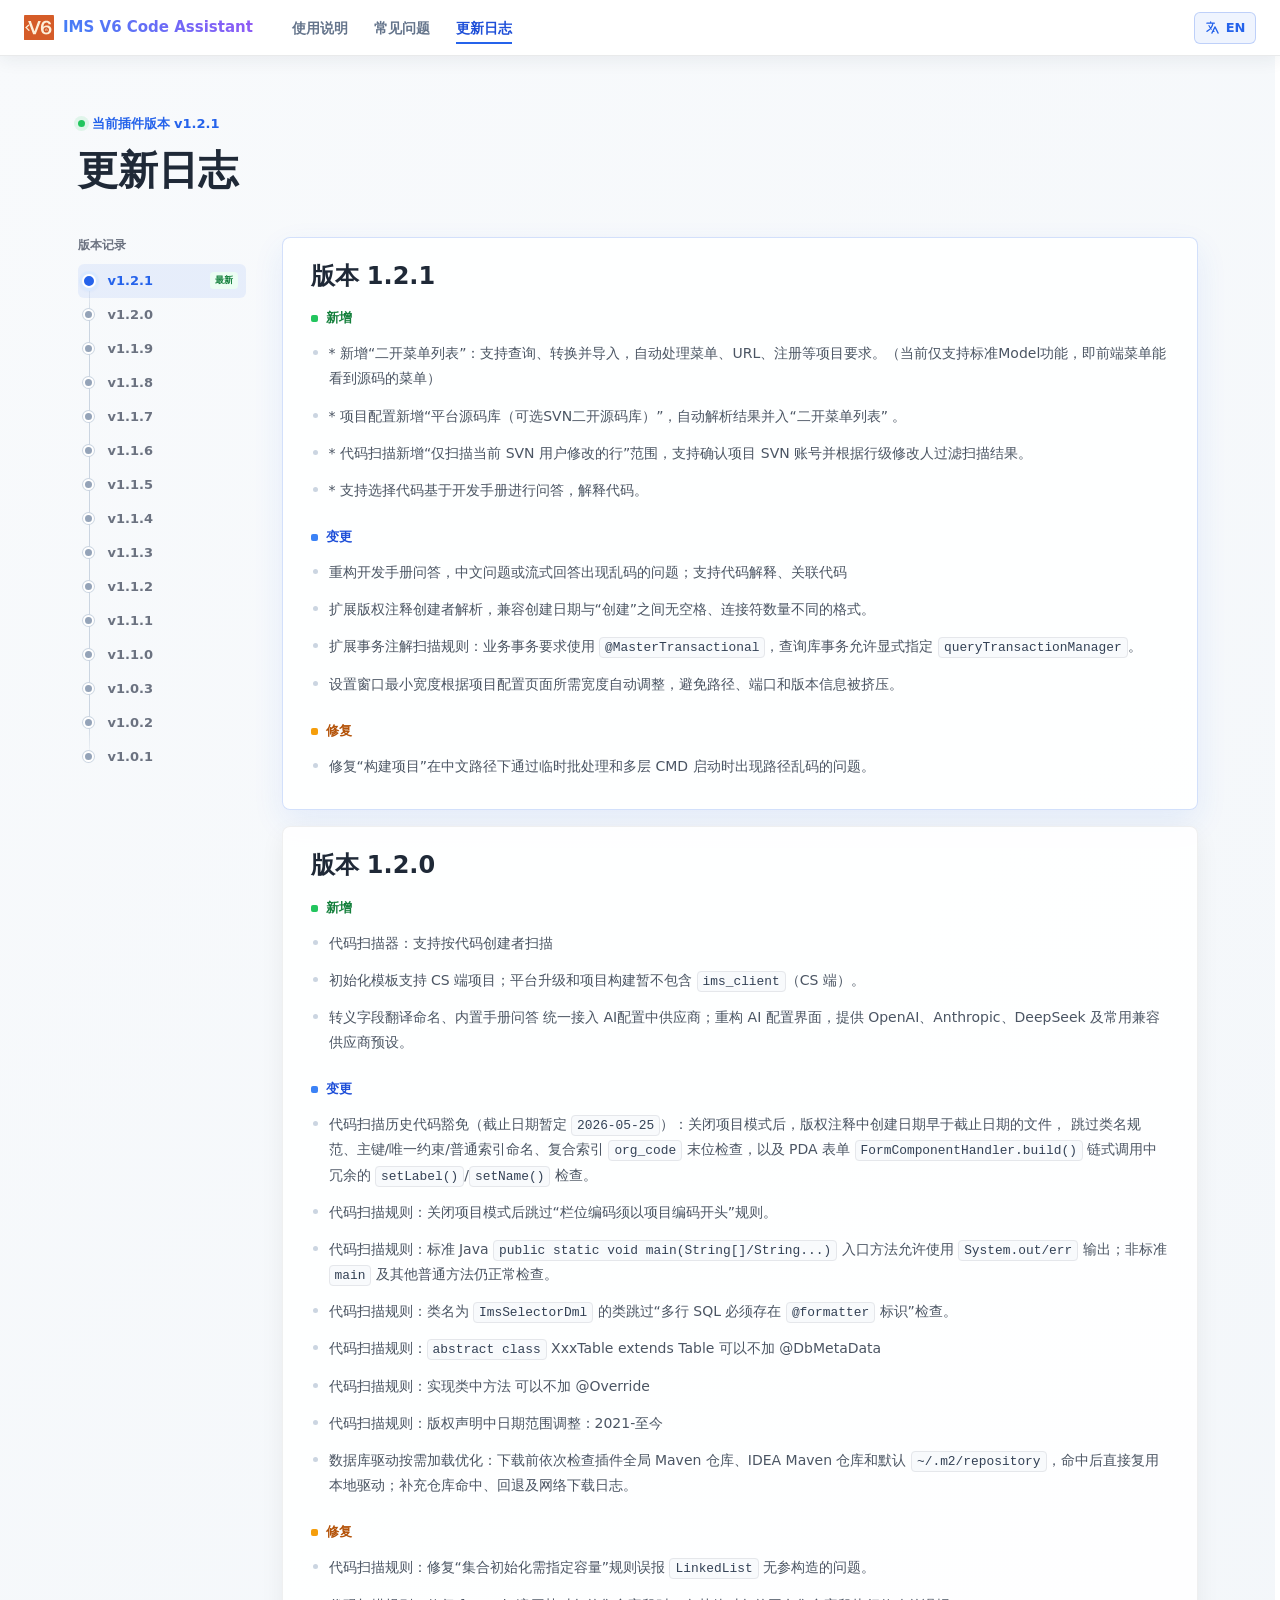
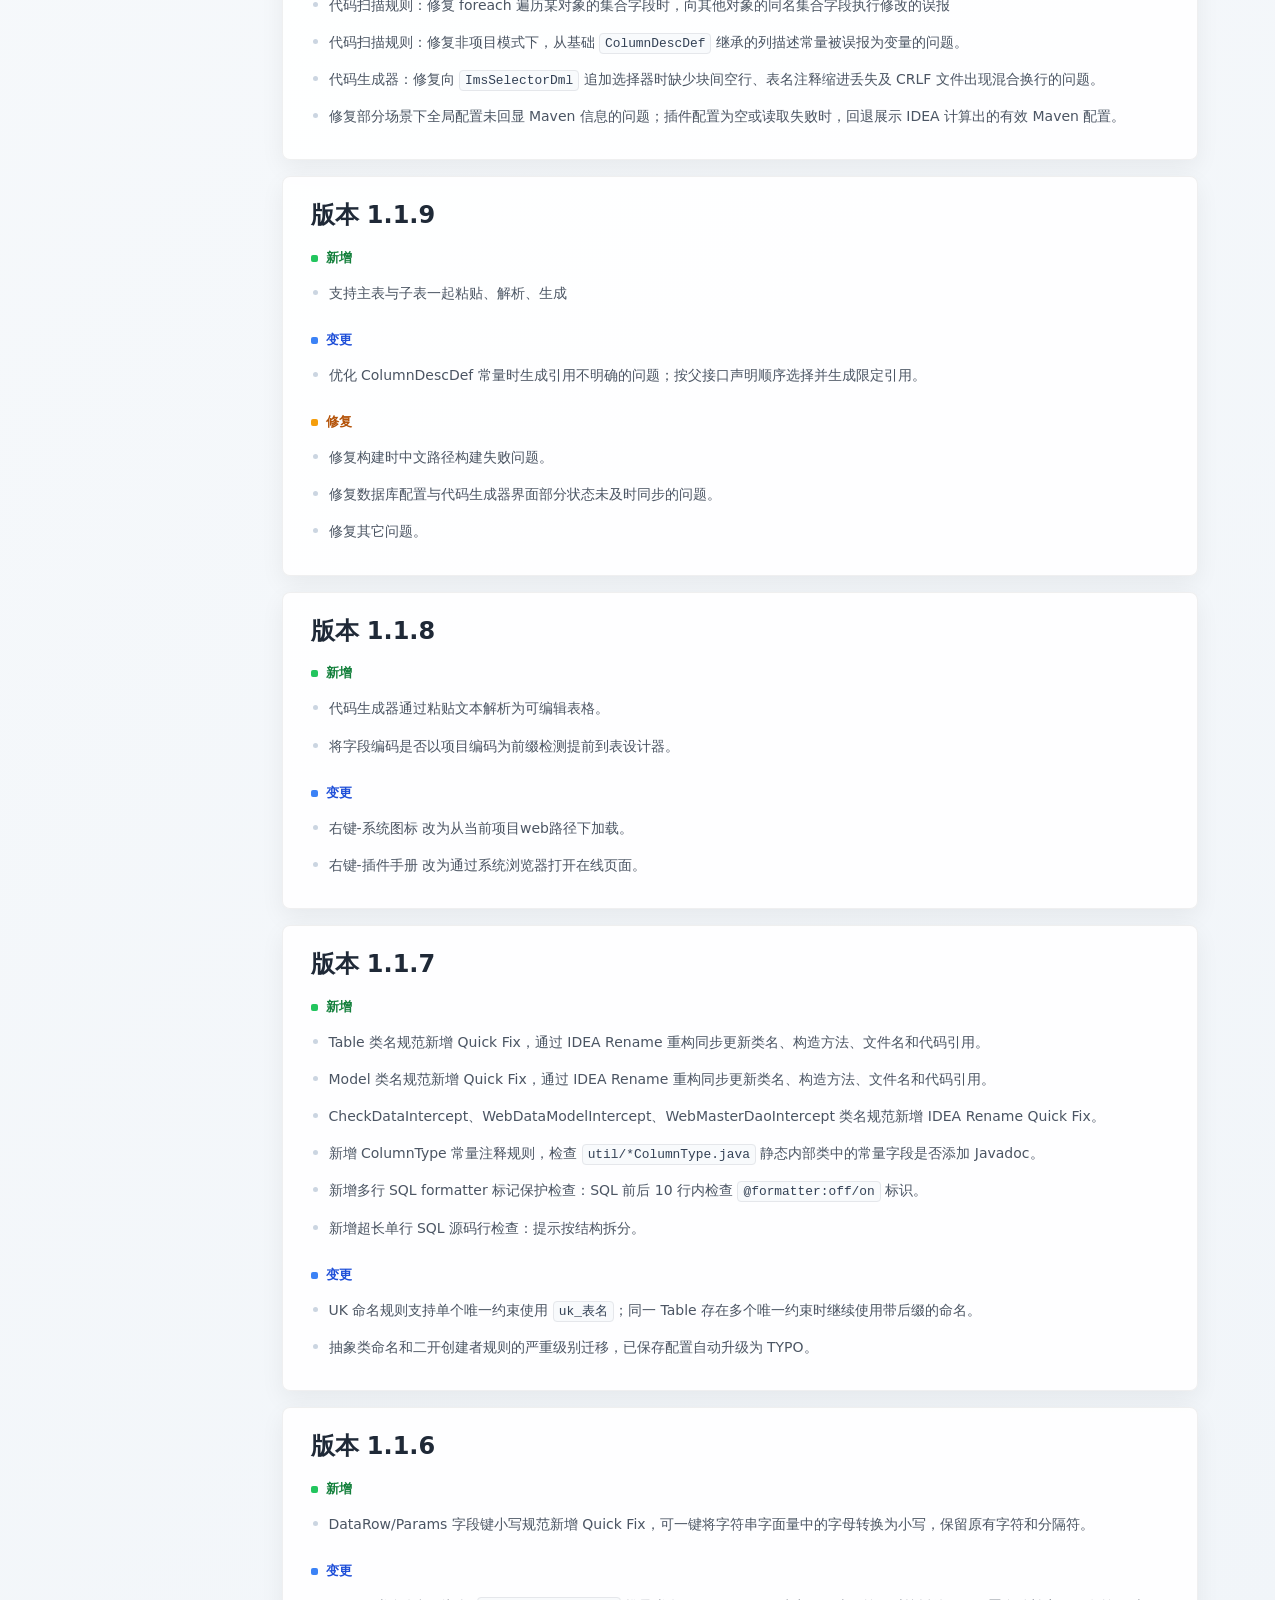
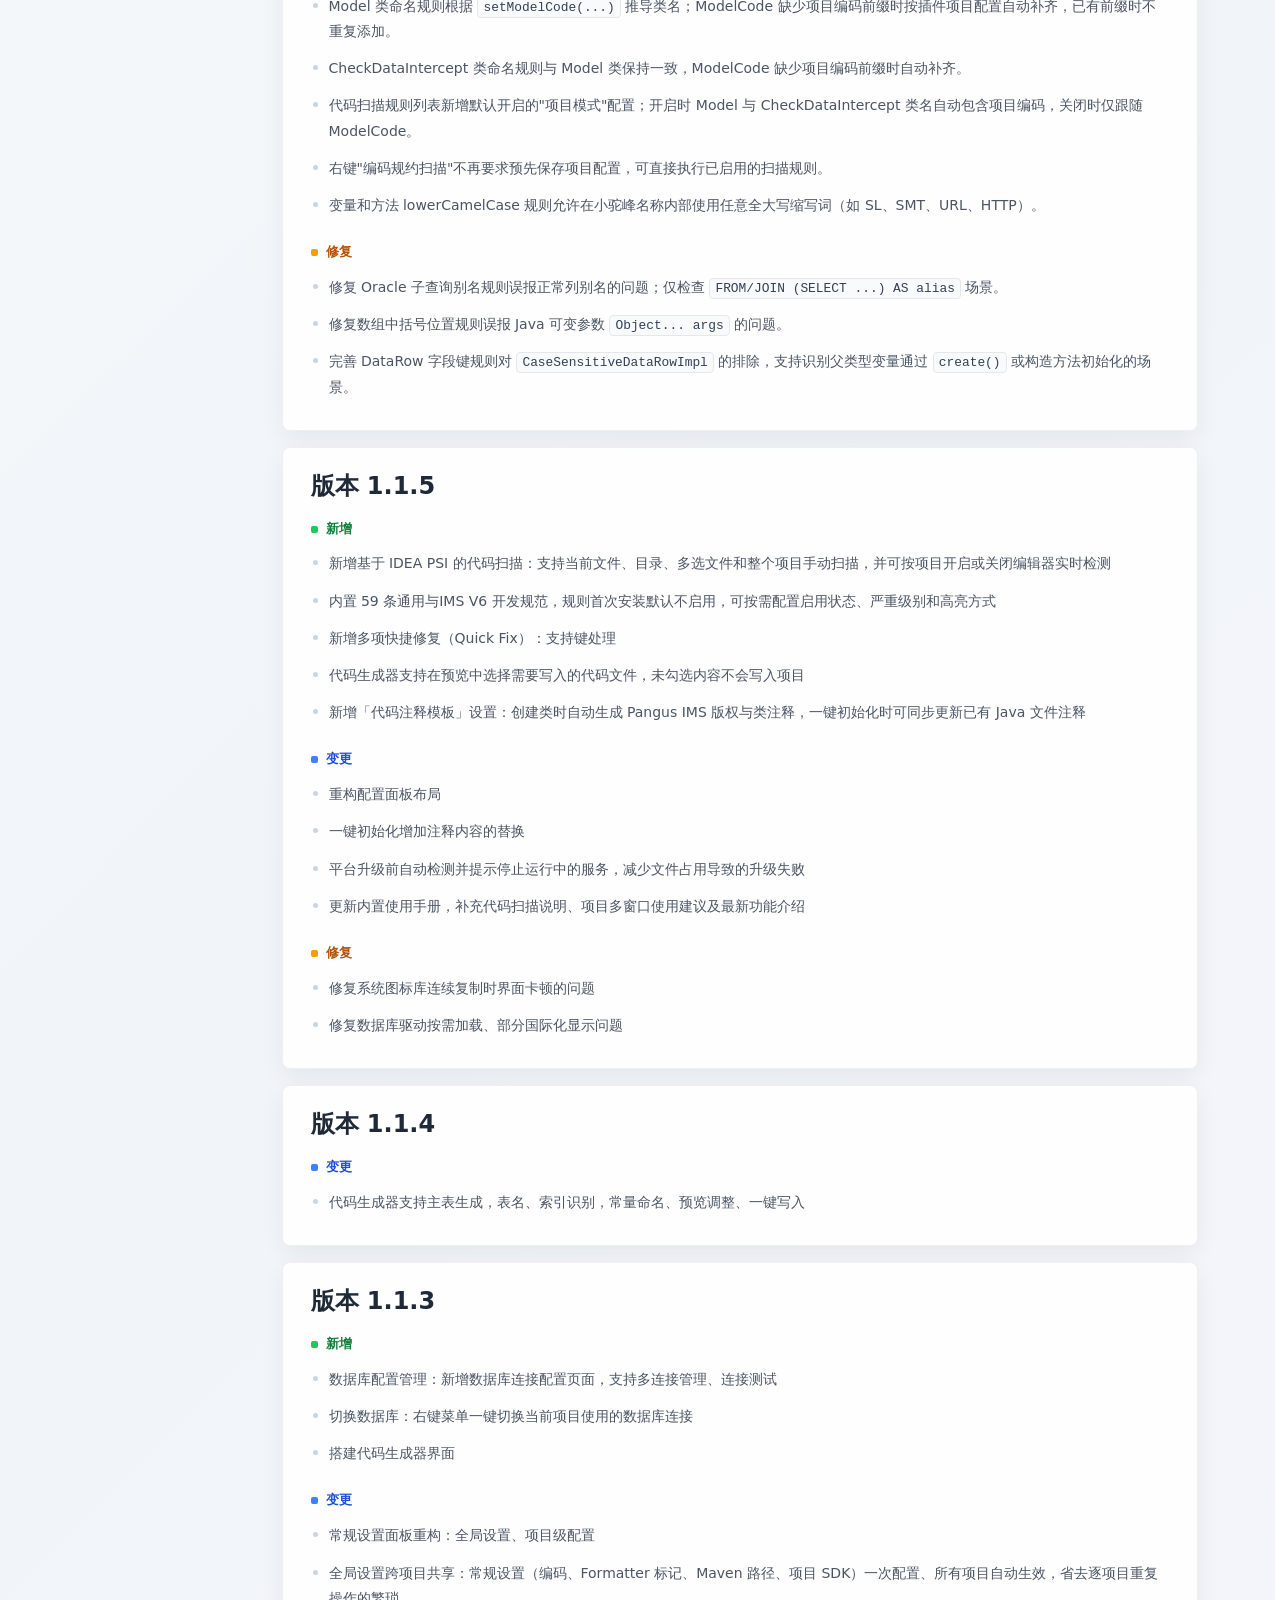
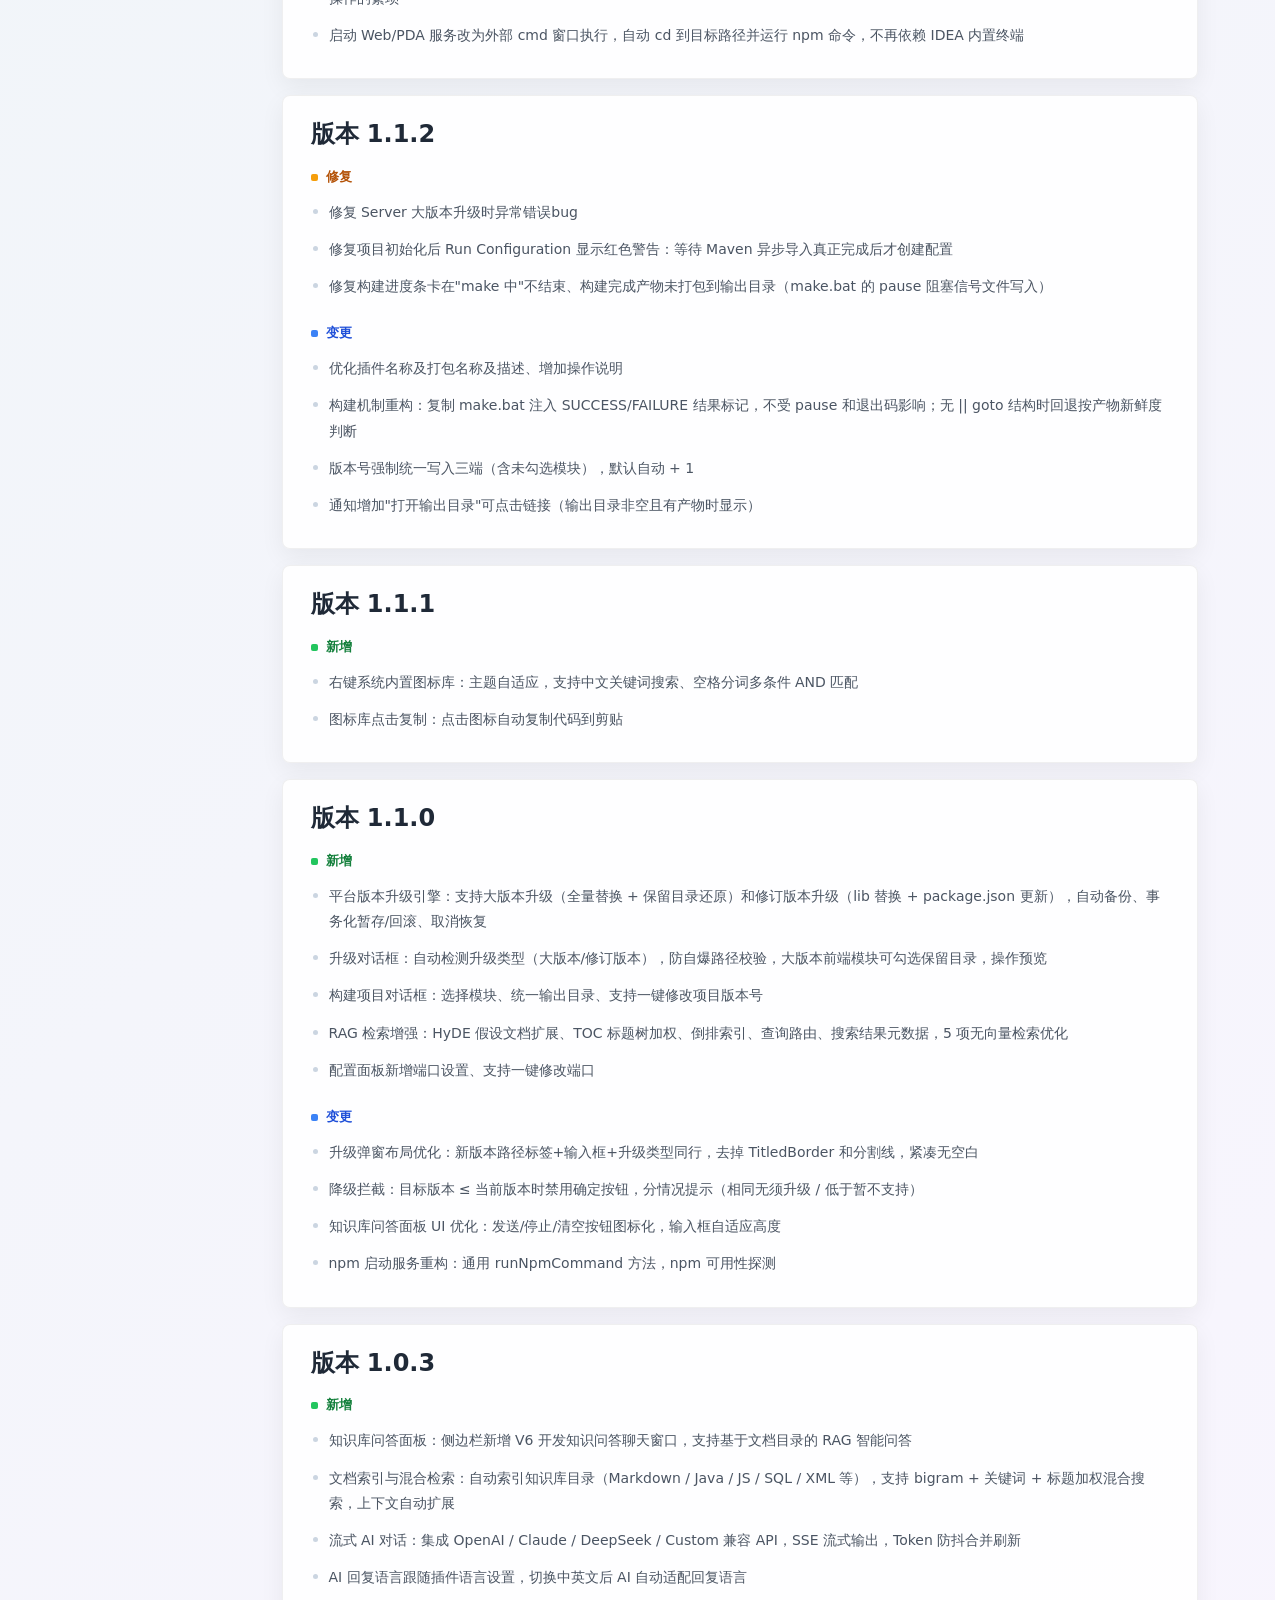
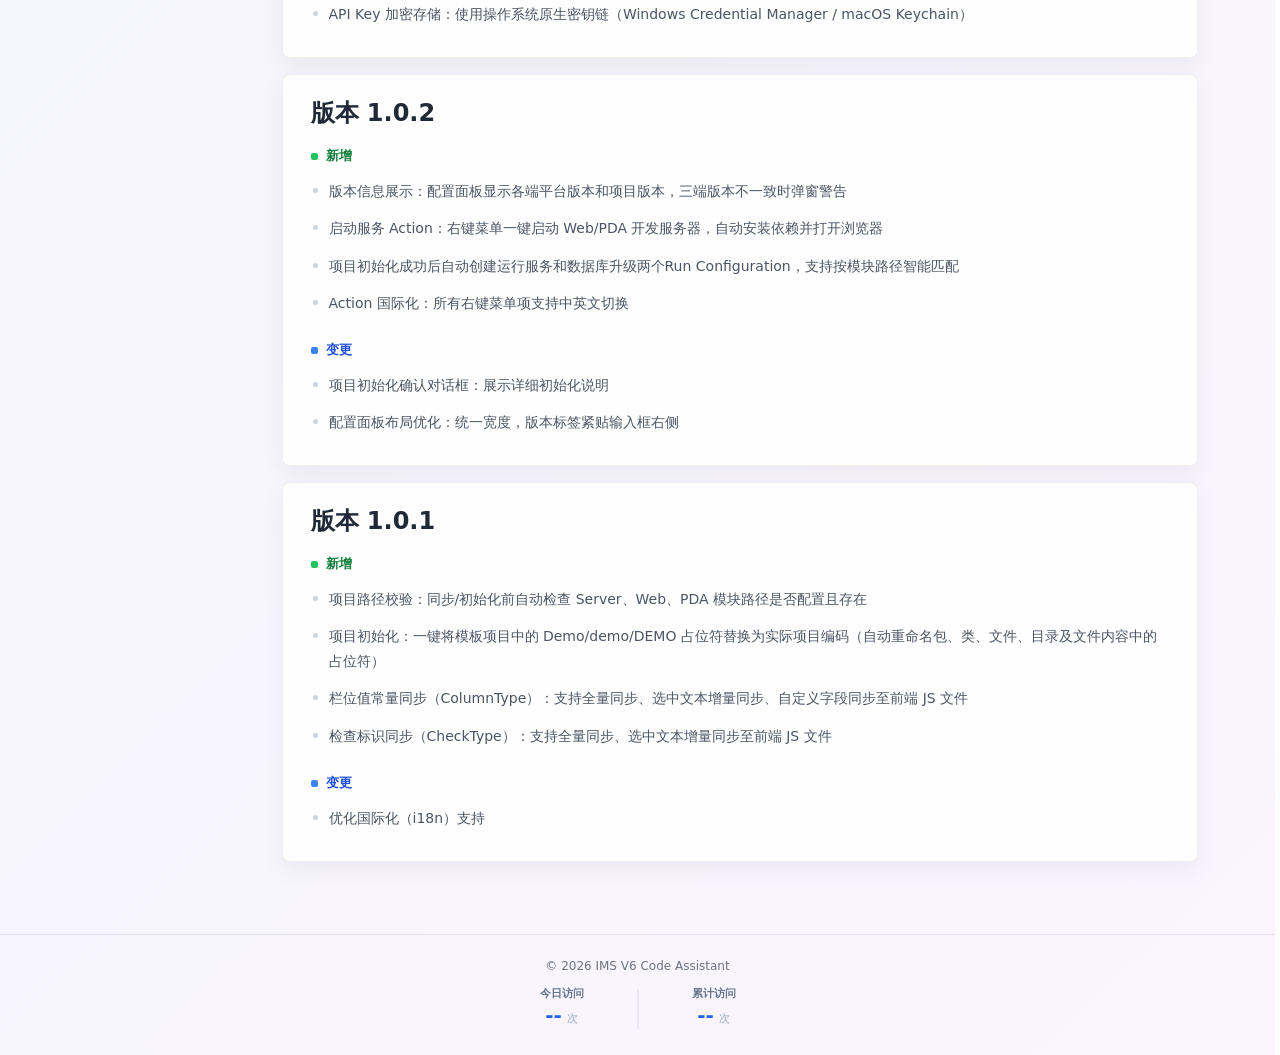
==== change-notes.html @ 4af5a3b3 "docs: add version 1.2.1 release notes" ====
<!DOCTYPE html>
<html lang="zh-CN">
<head>
<meta charset="UTF-8">
<meta name="viewport" content="width=device-width, initial-scale=1.0">
<meta name="description" content="IMS V6 Code Assistant 插件更新日志">
<meta property="og:image" content="share-preview.png">
<meta property="og:image:alt" content="IMS V6 Code Assistant 使用手册">
<link rel="icon" type="image/svg+xml" href="data:image/svg+xml,%3Csvg xmlns='http://www.w3.org/2000/svg' viewBox='0 0 32 32'%3E%3Crect width='32' height='32' rx='6' fill='%23D55C28'/%3E%3Ctext x='16' y='22' text-anchor='middle' font-family='system-ui,sans-serif' font-weight='bold' font-size='18' fill='%23FDEFD8'%3EV6%3C/text%3E%3C/svg%3E">
<title>更新日志 - IMS V6 Code Assistant</title>
<style>
:root {
    color-scheme: light;
    --text: #1f2937;
    --muted: #6b7280;
    --line: rgba(15,23,42,0.09);
    --blue: #2563eb;
    --blue-soft: #eff6ff;
    --orange: #d55c28;
    --surface: rgba(255,255,255,0.88);
}
* { box-sizing: border-box; }
html { scroll-behavior: smooth; scrollbar-gutter: stable; }
body {
    margin: 0;
    min-height: 100vh;
    overflow-x: hidden;
    color: var(--text);
    background: linear-gradient(135deg, #f8fafc 0%, #f1f5f9 52%, #faf5ff 100%);
    font-family: system-ui, -apple-system, "Segoe UI", sans-serif;
    -webkit-font-smoothing: antialiased;
}
a { color: inherit; }
::-webkit-scrollbar { width: 5px; }
::-webkit-scrollbar-track { background: transparent; }
::-webkit-scrollbar-thumb { background: rgba(0,0,0,0.08); border-radius: 3px; }
::-webkit-scrollbar-thumb:hover { background: rgba(59,130,246,0.2); }
.page-shell { width: min(100% - 48px, 1120px); margin: 0 auto; padding: 112px 0 72px; }
.page-header { max-width: 720px; margin-bottom: 44px; }
.eyebrow {
    display: inline-flex;
    align-items: center;
    gap: 7px;
    margin-bottom: 14px;
    color: var(--blue);
    font-size: 13px;
    font-weight: 700;
}
.eyebrow-dot { width: 7px; height: 7px; border-radius: 50%; background: #22c55e; box-shadow: 0 0 0 4px rgba(34,197,94,0.11); }
h1 { margin: 0; font-size: 40px; line-height: 1.15; letter-spacing: 0; }
.notes-layout { display: grid; grid-template-columns: 168px minmax(0,1fr); gap: 36px; align-items: start; }
.version-nav { position: sticky; top: 72px; }
.version-nav-label { margin: 0 0 10px; color: var(--muted); font-size: 12px; font-weight: 700; text-transform: uppercase; }
.version-links { position: relative; display: grid; gap: 0; }
.version-links::before {
    content: "";
    position: absolute;
    z-index: 0;
    top: 14px;
    bottom: 14px;
    left: 11px;
    width: 1px;
    background: linear-gradient(to bottom, transparent, #cbd5e1 8%, #cbd5e1 92%, transparent);
}
.version-link {
    position: relative;
    z-index: 1;
    width: 100%;
    display: grid;
    grid-template-columns: 22px minmax(0, 1fr) auto;
    align-items: center;
    gap: 8px;
    min-height: 34px;
    padding: 0 8px 0 0;
    border: 0;
    border-radius: 6px;
    color: var(--muted);
    background: transparent;
    font-family: inherit;
    font-size: 13px;
    font-weight: 600;
    text-align: left;
    text-decoration: none;
    cursor: pointer;
}
.version-link:hover, .version-link.active { color: var(--blue); background: rgba(37,99,235,0.08); }
.version-link:focus-visible { outline: 2px solid var(--blue); outline-offset: 2px; }
.version-marker {
    position: relative;
    width: 22px;
    height: 22px;
    display: grid;
    place-items: center;
}
.version-marker::before {
    content: "";
    width: 7px;
    height: 7px;
    border: 2px solid #fff;
    border-radius: 50%;
    background: #94a3b8;
    box-shadow: 0 0 0 1px #cbd5e1;
    transition: width 180ms ease, height 180ms ease, background 180ms ease, box-shadow 180ms ease;
}
.version-text { min-width: 0; }
.version-link:hover .version-marker::before { background: #64748b; }
.version-link.active .version-marker::before {
    width: 10px;
    height: 10px;
    background: var(--blue);
    box-shadow: 0 0 0 3px #dbeafe, 0 1px 4px rgba(37,99,235,0.28);
}
.version-link:first-child::after {
    content: attr(data-latest);
    padding: 2px 5px;
    border-radius: 4px;
    color: #15803d;
    background: #ecfdf3;
    font-size: 9px;
}
.release-list { min-width: 0; display: grid; gap: 16px; }
.release-card {
    min-width: 0;
    padding: 24px 28px;
    border: 1px solid rgba(0,0,0,0.06);
    border-radius: 8px;
    background: var(--surface);
    box-shadow: 0 8px 25px rgba(0,0,0,0.06);
    scroll-margin-top: 88px;
}
.release-card.is-active {
    border-color: rgba(37,99,235,0.2);
    box-shadow: 0 12px 32px rgba(37,99,235,0.09);
}
.release-card h3 { margin: 0 0 20px; font-size: 24px; line-height: 1.2; }
.release-card h4 {
    display: flex;
    align-items: center;
    gap: 8px;
    margin: 20px 0 8px;
    font-size: 13px;
    line-height: 1.3;
    text-transform: uppercase;
}
.release-card h4:first-of-type { margin-top: 0; }
.release-card h4::before { content: ""; width: 7px; height: 7px; border-radius: 2px; background: #94a3b8; }
.release-card h4.category-added { color: #15803d; }
.release-card h4.category-added::before { background: #22c55e; }
.release-card h4.category-changed { color: #1d4ed8; }
.release-card h4.category-changed::before { background: #3b82f6; }
.release-card h4.category-fixed { color: #b45309; }
.release-card h4.category-fixed::before { background: #f59e0b; }
.release-card ul { margin: 0; padding: 0; list-style: none; }
.release-card li { position: relative; padding: 6px 0 6px 18px; color: #4b5563; font-size: 14px; line-height: 1.8; overflow-wrap: anywhere; }
.release-card li::before { content: ""; position: absolute; top: 15px; left: 2px; width: 5px; height: 5px; border-radius: 50%; background: #cbd5e1; }
code { padding: 2px 5px; border: 1px solid #e5e7eb; border-radius: 4px; color: #334155; background: #f8fafc; font-family: Consolas, monospace; font-size: 0.92em; overflow-wrap: anywhere; }
#rawNotes > hr, .release-card hr { display: none; }
.site-footer { padding: 24px; border-top: 1px solid var(--line); color: var(--muted); text-align: center; font-size: 12px; }
@media (max-width: 760px) {
    .page-shell { width: min(100% - 32px, 1120px); }
    .page-shell { padding-top: 88px; }
    h1 { font-size: 32px; }
    .page-header { margin-bottom: 28px; }
    .notes-layout { display: block; }
    .version-nav { position: sticky; top: 56px; z-index: 20; margin: 0 -16px 14px; padding: 8px 16px; border-bottom: 1px solid var(--line); background: rgba(248,250,252,0.94); backdrop-filter: blur(12px); }
    .version-nav::after {
        content: "";
        position: absolute;
        z-index: 2;
        top: 0;
        right: 16px;
        bottom: 1px;
        width: 38px;
        pointer-events: none;
        background: linear-gradient(to right, rgba(248,250,252,0), rgba(248,250,252,0.98) 78%);
        opacity: 0;
        transition: opacity 180ms ease;
    }
    .version-nav::before {
        content: "";
        position: absolute;
        z-index: 3;
        top: 50%;
        right: 22px;
        width: 7px;
        height: 7px;
        border-top: 2px solid var(--blue);
        border-right: 2px solid var(--blue);
        pointer-events: none;
        transform: translateY(-50%) rotate(45deg);
        opacity: 0;
        transition: opacity 180ms ease;
    }
    .version-nav.has-overflow::before,
    .version-nav.has-overflow::after { opacity: 1; }
    .version-nav-label { display: none; }
    .version-links {
        display: flex;
        gap: 8px;
        overflow-x: auto;
        padding-right: 30px;
        scrollbar-width: none;
        scroll-padding-inline: 16px;
        scroll-snap-type: x proximity;
        touch-action: pan-x;
        -webkit-overflow-scrolling: touch;
        overscroll-behavior-x: contain;
        cursor: grab;
    }
    .version-links:active { cursor: grabbing; }
    .version-links::before { display: none; }
    .version-links::-webkit-scrollbar { display: none; }
    .version-link {
        flex: 0 0 104px;
        width: 104px;
        min-height: 40px;
        grid-template-columns: 20px minmax(0, 1fr);
        gap: 6px;
        padding: 0 10px;
        scroll-snap-align: start;
    }
    .version-link:first-child::after { display: none; }
    .release-card { padding: 20px 18px; scroll-margin-top: 118px; }
}
@media (prefers-reduced-motion: reduce) {
    html { scroll-behavior: auto; }
}
</style>
<link rel="stylesheet" href="shared-nav.css">
<script src="shared-nav.js"></script>
</head>
<body>
<shared-nav current-page="changelog"></shared-nav>

<main class="page-shell">
    <header class="page-header">
        <div class="eyebrow"><span class="eyebrow-dot"></span><span data-zh="当前插件版本 v1.2.1" data-en="Current plugin version v1.2.1">当前插件版本 v1.2.1</span></div>
        <h1 data-zh="更新日志" data-en="Changelog">更新日志</h1>
    </header>
    <div class="notes-layout">
        <aside class="version-nav" aria-label="Version navigation">
            <p class="version-nav-label" data-zh="版本记录" data-en="Versions">版本记录</p>
            <nav class="version-links" id="versionLinks" aria-label="版本记录"></nav>
        </aside>
        <section class="release-list" id="rawNotes" aria-label="Release notes">
<h3>Version 1.2.1</h3>
<h4>Added</h4>
<ul>
    <li>* 新增“二开菜单列表”：支持查询、转换并导入，自动处理菜单、URL、注册等项目要求。（当前仅支持标准Model功能，即前端菜单能看到源码的菜单）</li>
    <li>* 项目配置新增“平台源码库（可选SVN二开源码库）”，自动解析结果并入“二开菜单列表” 。</li>
    <li>* 代码扫描新增“仅扫描当前 SVN 用户修改的行”范围，支持确认项目 SVN 账号并根据行级修改人过滤扫描结果。</li>
    <li>* 支持选择代码基于开发手册进行问答，解释代码。</li>
</ul>
<h4>Changed</h4>
<ul>
    <li>重构开发手册问答，中文问题或流式回答出现乱码的问题；支持代码解释、关联代码</li>
    <li>扩展版权注释创建者解析，兼容创建日期与“创建”之间无空格、连接符数量不同的格式。</li>
    <li>扩展事务注解扫描规则：业务事务要求使用 <code>@MasterTransactional</code>，查询库事务允许显式指定
        <code>queryTransactionManager</code>。</li>
    <li>设置窗口最小宽度根据项目配置页面所需宽度自动调整，避免路径、端口和版本信息被挤压。</li>
</ul>
<h4>Fixed</h4>
<ul>
    <li>修复“构建项目”在中文路径下通过临时批处理和多层 CMD 启动时出现路径乱码的问题。</li>
</ul>

<hr/>
<h3>Version 1.2.0</h3>
<h4>Added</h4>
<ul>
    <li>代码扫描器：支持按代码创建者扫描</li>
    <li>初始化模板支持 CS 端项目；平台升级和项目构建暂不包含 <code>ims_client</code>（CS 端）。</li>
    <li>转义字段翻译命名、内置手册问答 统一接入 AI配置中供应商；重构 AI 配置界面，提供 OpenAI、Anthropic、DeepSeek 及常用兼容供应商预设。</li>
</ul>
<h4>Changed</h4>
<ul>
    <li>代码扫描历史代码豁免（截止日期暂定 <code>2026-05-25</code>）：关闭项目模式后，版权注释中创建日期早于截止日期的文件，
        跳过类名规范、主键/唯一约束/普通索引命名、复合索引 <code>org_code</code> 末位检查，以及 PDA 表单
        <code>FormComponentHandler.build()</code> 链式调用中冗余的 <code>setLabel()</code>/<code>setName()</code> 检查。
    </li>
    <li>代码扫描规则：关闭项目模式后跳过“栏位编码须以项目编码开头”规则。</li>
    <li>代码扫描规则：标准 Java <code>public static void main(String[]/String...)</code> 入口方法允许使用
        <code>System.out/err</code> 输出；非标准 <code>main</code> 及其他普通方法仍正常检查。
    </li>
    <li>代码扫描规则：类名为 <code>ImsSelectorDml</code> 的类跳过“多行 SQL 必须存在 <code>@formatter</code> 标识”检查。</li>
    <li>代码扫描规则：<code>abstract class</code> XxxTable extends Table 可以不加 @DbMetaData </li>
    <li>代码扫描规则：实现类中方法 可以不加 @Override </li>
    <li>代码扫描规则：版权声明中日期范围调整：2021-至今 </li>
    <li>数据库驱动按需加载优化：下载前依次检查插件全局 Maven 仓库、IDEA Maven 仓库和默认
        <code>~/.m2/repository</code>，命中后直接复用本地驱动；补充仓库命中、回退及网络下载日志。
    </li>
</ul>
<h4>Fixed</h4>
<ul>
    <li>代码扫描规则：修复“集合初始化需指定容量”规则误报 <code>LinkedList</code> 无参构造的问题。</li>
    <li>代码扫描规则：修复 foreach 遍历某对象的集合字段时，向其他对象的同名集合字段执行修改的误报  </li>
    <li>代码扫描规则：修复非项目模式下，从基础 <code>ColumnDescDef</code> 继承的列描述常量被误报为变量的问题。</li>
    <li>代码生成器：修复向 <code>ImsSelectorDml</code> 追加选择器时缺少块间空行、表名注释缩进丢失及 CRLF 文件出现混合换行的问题。</li>
    <li>修复部分场景下全局配置未回显 Maven 信息的问题；插件配置为空或读取失败时，回退展示 IDEA 计算出的有效 Maven 配置。</li>
</ul>

<hr/>
<h3>Version 1.1.9</h3>
<h4>Added</h4>
<ul>
    <li>支持主表与子表一起粘贴、解析、生成</li>
</ul>
<h4>Changed</h4>
<ul>
    <li>优化 ColumnDescDef 常量时生成引用不明确的问题；按父接口声明顺序选择并生成限定引用。</li>
</ul>
<h4>Fixed</h4>
<ul>
    <li>修复构建时中文路径构建失败问题。</li>
    <li>修复数据库配置与代码生成器界面部分状态未及时同步的问题。</li>
    <li>修复其它问题。</li>
</ul>

<hr/>
<h3>Version 1.1.8</h3>
<h4>Added</h4>
<ul>
    <li>代码生成器通过粘贴文本解析为可编辑表格。</li>
    <li>将字段编码是否以项目编码为前缀检测提前到表设计器。</li>
</ul>
<h4>Changed</h4>
<ul>
    <li>右键-系统图标 改为从当前项目web路径下加载。</li>
    <li>右键-插件手册 改为通过系统浏览器打开在线页面。</li>
</ul>

<hr/>
<h3>Version 1.1.7</h3>
<h4>Added</h4>
<ul>
    <li>Table 类名规范新增 Quick Fix，通过 IDEA Rename 重构同步更新类名、构造方法、文件名和代码引用。</li>
    <li>Model 类名规范新增 Quick Fix，通过 IDEA Rename 重构同步更新类名、构造方法、文件名和代码引用。</li>
    <li>CheckDataIntercept、WebDataModelIntercept、WebMasterDaoIntercept 类名规范新增 IDEA Rename Quick Fix。</li>
    <li>新增 ColumnType 常量注释规则，检查 <code>util/*ColumnType.java</code> 静态内部类中的常量字段是否添加 Javadoc。</li>
    <li>新增多行 SQL formatter 标记保护检查：SQL 前后 10 行内检查 <code>@formatter:off/on</code> 标识。</li>
    <li>新增超长单行 SQL 源码行检查：提示按结构拆分。</li>
</ul>
<h4>Changed</h4>
<ul>
    <li>UK 命名规则支持单个唯一约束使用 <code>uk_表名</code>；同一 Table 存在多个唯一约束时继续使用带后缀的命名。</li>
    <li>抽象类命名和二开创建者规则的严重级别迁移，已保存配置自动升级为 TYPO。</li>
</ul>

<hr/>
<h3>Version 1.1.6</h3>
<h4>Added</h4>
<ul>
    <li>DataRow/Params 字段键小写规范新增 Quick Fix，可一键将字符串字面量中的字母转换为小写，保留原有字符和分隔符。</li>
</ul>
<h4>Changed</h4>
<ul>
    <li>Model 类命名规则根据 <code>setModelCode(...)</code> 推导类名；ModelCode 缺少项目编码前缀时按插件项目配置自动补齐，已有前缀时不重复添加。</li>
    <li>CheckDataIntercept 类命名规则与 Model 类保持一致，ModelCode 缺少项目编码前缀时自动补齐。</li>
    <li>代码扫描规则列表新增默认开启的"项目模式"配置；开启时 Model 与 CheckDataIntercept 类名自动包含项目编码，关闭时仅跟随 ModelCode。</li>
    <li>右键"编码规约扫描"不再要求预先保存项目配置，可直接执行已启用的扫描规则。</li>
    <li>变量和方法 lowerCamelCase 规则允许在小驼峰名称内部使用任意全大写缩写词（如 SL、SMT、URL、HTTP）。</li>
</ul>
<h4>Fixed</h4>
<ul>
    <li>修复 Oracle 子查询别名规则误报正常列别名的问题；仅检查 <code>FROM/JOIN (SELECT ...) AS alias</code> 场景。</li>
    <li>修复数组中括号位置规则误报 Java 可变参数 <code>Object... args</code> 的问题。</li>
    <li>完善 DataRow 字段键规则对 <code>CaseSensitiveDataRowImpl</code> 的排除，支持识别父类型变量通过 <code>create()</code> 或构造方法初始化的场景。</li>
</ul>

<hr/>
<h3>Version 1.1.5</h3>
<h4>Added</h4>
<ul>
    <li>新增基于 IDEA PSI 的代码扫描：支持当前文件、目录、多选文件和整个项目手动扫描，并可按项目开启或关闭编辑器实时检测</li>
    <li>内置 59 条通用与IMS V6 开发规范，规则首次安装默认不启用，可按需配置启用状态、严重级别和高亮方式</li>
    <li>新增多项快捷修复（Quick Fix）：支持键处理</li>
    <li>代码生成器支持在预览中选择需要写入的代码文件，未勾选内容不会写入项目</li>
    <li>新增「代码注释模板」设置：创建类时自动生成 Pangus IMS 版权与类注释，一键初始化时可同步更新已有 Java 文件注释</li>
</ul>
<h4>Changed</h4>
<ul>
    <li>重构配置面板布局</li>
    <li>一键初始化增加注释内容的替换</li>
    <li>平台升级前自动检测并提示停止运行中的服务，减少文件占用导致的升级失败</li>
    <li>更新内置使用手册，补充代码扫描说明、项目多窗口使用建议及最新功能介绍</li>
</ul>
<h4>Fixed</h4>
<ul>
    <li>修复系统图标库连续复制时界面卡顿的问题</li>
    <li>修复数据库驱动按需加载、部分国际化显示问题</li>
</ul>

<hr/>
<h3>Version 1.1.4</h3>
<h4>Changed</h4>
<ul>
    <li>代码生成器支持主表生成，表名、索引识别，常量命名、预览调整、一键写入</li>
</ul>

<hr/>
<h3>Version 1.1.3</h3>
<h4>Added</h4>
<ul>
    <li>数据库配置管理：新增数据库连接配置页面，支持多连接管理、连接测试</li>
    <li>切换数据库：右键菜单一键切换当前项目使用的数据库连接</li>
    <li>搭建代码生成器界面</li>
</ul>
<h4>Changed</h4>
<ul>
    <li>常规设置面板重构：全局设置、项目级配置</li>
    <li>全局设置跨项目共享：常规设置（编码、Formatter 标记、Maven 路径、项目
        SDK）一次配置、所有项目自动生效，省去逐项目重复操作的繁琐
    </li>
    <li>启动 Web/PDA 服务改为外部 cmd 窗口执行，自动 cd 到目标路径并运行 npm 命令，不再依赖 IDEA 内置终端</li>
</ul>
<hr/>
<h3>Version 1.1.2</h3>
<h4>Fixed</h4>
<ul>
    <li>修复 Server 大版本升级时异常错误bug</li>
    <li>修复项目初始化后 Run Configuration 显示红色警告：等待 Maven 异步导入真正完成后才创建配置</li>
    <li>修复构建进度条卡在"make 中"不结束、构建完成产物未打包到输出目录（make.bat 的 pause 阻塞信号文件写入）</li>
</ul>
<h4>Changed</h4>
<ul>
    <li>优化插件名称及打包名称及描述、增加操作说明</li>
    <li>构建机制重构：复制 make.bat 注入 SUCCESS/FAILURE 结果标记，不受 pause 和退出码影响；无 || goto
        结构时回退按产物新鲜度判断
    </li>
    <li>版本号强制统一写入三端（含未勾选模块），默认自动 + 1</li>
    <li>通知增加"打开输出目录"可点击链接（输出目录非空且有产物时显示）</li>
</ul>
<hr/>
<h3>Version 1.1.1</h3>
<h4>Added</h4>
<ul>
    <li>右键系统内置图标库：主题自适应，支持中文关键词搜索、空格分词多条件 AND 匹配</li>
    <li>图标库点击复制：点击图标自动复制代码到剪贴</li>
</ul>
<hr/>
<h3>Version 1.1.0</h3>
<h4>Added</h4>
<ul>
    <li>平台版本升级引擎：支持大版本升级（全量替换 + 保留目录还原）和修订版本升级（lib 替换 + package.json
        更新），自动备份、事务化暂存/回滚、取消恢复
    </li>
    <li>升级对话框：自动检测升级类型（大版本/修订版本），防自爆路径校验，大版本前端模块可勾选保留目录，操作预览</li>
    <li>构建项目对话框：选择模块、统一输出目录、支持一键修改项目版本号</li>
    <li>RAG 检索增强：HyDE 假设文档扩展、TOC 标题树加权、倒排索引、查询路由、搜索结果元数据，5 项无向量检索优化</li>
    <li>配置面板新增端口设置、支持一键修改端口</li>
</ul>
<h4>Changed</h4>
<ul>
    <li>升级弹窗布局优化：新版本路径标签+输入框+升级类型同行，去掉 TitledBorder 和分割线，紧凑无空白</li>
    <li>降级拦截：目标版本 ≤ 当前版本时禁用确定按钮，分情况提示（相同无须升级 / 低于暂不支持）</li>
    <li>知识库问答面板 UI 优化：发送/停止/清空按钮图标化，输入框自适应高度</li>
    <li>npm 启动服务重构：通用 runNpmCommand 方法，npm 可用性探测</li>
</ul>
<hr/>
<h3>Version 1.0.3</h3>
<h4>Added</h4>
<ul>
    <li>知识库问答面板：侧边栏新增 V6 开发知识问答聊天窗口，支持基于文档目录的 RAG 智能问答</li>
    <li>文档索引与混合检索：自动索引知识库目录（Markdown / Java / JS / SQL / XML 等），支持 bigram + 关键词 +
        标题加权混合搜索，上下文自动扩展
    </li>
    <li>流式 AI 对话：集成 OpenAI / Claude / DeepSeek / Custom 兼容 API，SSE 流式输出，Token 防抖合并刷新</li>
    <li>AI 回复语言跟随插件语言设置，切换中英文后 AI 自动适配回复语言</li>
    <li>API Key 加密存储：使用操作系统原生密钥链（Windows Credential Manager / macOS Keychain）</li>
</ul>
<hr/>
<h3>Version 1.0.2</h3>
<h4>Added</h4>
<ul>
    <li>版本信息展示：配置面板显示各端平台版本和项目版本，三端版本不一致时弹窗警告</li>
    <li>启动服务 Action：右键菜单一键启动 Web/PDA 开发服务器，自动安装依赖并打开浏览器</li>
    <li>项目初始化成功后自动创建运行服务和数据库升级两个Run Configuration，支持按模块路径智能匹配</li>
    <li>Action 国际化：所有右键菜单项支持中英文切换</li>
</ul>
<h4>Changed</h4>
<ul>
    <li>项目初始化确认对话框：展示详细初始化说明</li>
    <li>配置面板布局优化：统一宽度，版本标签紧贴输入框右侧</li>
</ul>
<hr/>
<h3>Version 1.0.1</h3>
<h4>Added</h4>
<ul>
    <li>项目路径校验：同步/初始化前自动检查 Server、Web、PDA 模块路径是否配置且存在</li>
    <li>项目初始化：一键将模板项目中的 Demo/demo/DEMO
        占位符替换为实际项目编码（自动重命名包、类、文件、目录及文件内容中的占位符）
    </li>
    <li>栏位值常量同步（ColumnType）：支持全量同步、选中文本增量同步、自定义字段同步至前端 JS 文件</li>
    <li>检查标识同步（CheckType）：支持全量同步、选中文本增量同步至前端 JS 文件</li>
</ul>
<h4>Changed</h4>
<ul>
    <li>优化国际化（i18n）支持</li>
</ul>
</section>
</main>
<footer class="site-footer">
    <span data-zh="© 2026 IMS V6 Code Assistant" data-en="© 2026 IMS V6 Code Assistant">© 2026 IMS V6 Code Assistant</span>
    <script src="//cdn.busuanzi.cc/busuanzi/3.6.9/busuanzi.min.js" defer></script>
    <dl class="visit-stats">
        <div class="visit-stat">
            <dt class="visit-stat-label" data-zh="今日访问" data-en="Today">今日访问</dt>
            <dd class="visit-stat-reading"><span class="visit-stat-value" id="busuanzi_today_pv">--</span><span class="visit-stat-unit" data-zh="次" data-en="views">次</span></dd>
        </div>
        <div class="visit-stat">
            <dt class="visit-stat-label" data-zh="累计访问" data-en="All time">累计访问</dt>
            <dd class="visit-stat-reading"><span class="visit-stat-value" id="busuanzi_site_pv">--</span><span class="visit-stat-unit" data-zh="次" data-en="views">次</span></dd>
        </div>
    </dl>
</footer>
<script>
(function () {
    const STORAGE_KEY = 'ims-manual-lang';
    const dictionary = {
        'Version': 'Version',
        'Added': 'Added',
        'Changed': 'Changed',
        'Fixed': 'Fixed'
    };
    const releaseTranslations = {
        '1.2.1': [
            'Adds a secondary-development menu list that supports querying, converting, and importing menus while automatically handling menu, URL, registration, and other project requirements. Standard Model features are currently supported only, meaning menus whose source is visible in the frontend.',
            'Adds an optional platform source repository (SVN secondary-development source repository) to project settings; parsed results are automatically included in the secondary-development menu list.',
            'Adds a code-scan scope that scans only lines modified by the current SVN user, with project SVN account confirmation and filtering by line-level author.',
            'Allows selected code to be used for Q&amp;A based on the development manual and code explanation.',
            'Refactors development-manual Q&amp;A to fix garbled Chinese questions and streaming answers, and adds code explanation and related-code support.',
            'Expands copyright-comment creator parsing to support formats with no space between the creation date and “Created”, as well as varying numbers of separators.',
            'Expands transaction-annotation scanning: business transactions must use <code>@MasterTransactional</code>, while query-database transactions may explicitly specify <code>queryTransactionManager</code>.',
            'Automatically adjusts the settings window minimum width to the width required by the project settings page, preventing paths, ports, and version information from being compressed.',
            'Fixes garbled paths when “Build Project” starts through a temporary batch file and multiple layers of CMD under Chinese paths.'
        ],
        '1.2.0': [
            'The code scanner now supports scanning by code creator.',
            'Initialization templates now support CS projects. Platform upgrades and project builds do not currently include <code>ims_client</code> (CS).',
            'Escaped-field translation naming and built-in manual Q&amp;A now use providers configured in AI settings. The AI settings interface has been refactored with presets for OpenAI, Anthropic, DeepSeek, and commonly used compatible providers.',
            'When Project Mode is disabled, files whose copyright comments have a creation date earlier than <code>2026-05-25</code> skip class-name checks, primary-key, unique-constraint, and regular-index naming checks, the check requiring <code>org_code</code> to be the last field in composite indexes, and redundant <code>setLabel()</code>/<code>setName()</code> calls in PDA form <code>FormComponentHandler.build()</code> chains.',
            'When Project Mode is disabled, the rule requiring field codes to start with the project code is skipped.',
            'Standard Java <code>public static void main(String[]/String...)</code> entry methods may use <code>System.out/err</code> for output. Non-standard <code>main</code> methods and other regular methods are still checked.',
            'Classes named <code>ImsSelectorDml</code> now skip the check requiring multiline SQL to include an <code>@formatter</code> marker.',
            'An <code>abstract class XxxTable</code> that extends <code>Table</code> no longer requires <code>@DbMetaData</code>.',
            'Methods in implementation classes no longer require <code>@Override</code>.',
            'The date range in copyright notices is updated to 2021 through the present.',
            'Optimizes on-demand database driver loading by checking the plugin-wide Maven repository, the IDEA Maven repository, and the default <code>~/.m2/repository</code> before downloading. Matching local drivers are reused, with additional logging for repository matches, fallbacks, and network downloads.',
            'Fixes a false positive where the collection-capacity rule reported no-argument <code>LinkedList</code> constructors.',
            'Fixes a false positive when a foreach loop iterates over one object\'s collection field while modifying a same-named collection field on another object.',
            'Fixes inherited column-description constants from the base <code>ColumnDescDef</code> being incorrectly reported as variables when Project Mode is disabled.',
            'Fixes missing blank lines between blocks, lost indentation in table-name comments, and mixed line endings in CRLF files when appending selectors to <code>ImsSelectorDml</code>.',
            'Fixes Maven information not being restored in the global settings in some cases. When the plugin configuration is empty or cannot be read, the effective Maven configuration calculated by IDEA is shown instead.'
        ],
        '1.1.9': [
            'Supports pasting, parsing, and generating primary and child tables together.',
            'Fixes ambiguous references generated for ColumnDescDef constants by selecting according to parent-interface declaration order and generating qualified references.',
            'Fixes build failures when paths contain Chinese characters.',
            'Fixes delayed state synchronization in parts of the database configuration and code generator interfaces.',
            'Fixes other issues.'
        ],
        '1.1.8': [
            'The code generator now parses pasted text into an editable table.',
            'Moves validation of whether field codes use the project code as a prefix to the table designer.',
            'The context-menu System Icons action now loads icons from the current project\'s web path.',
            'The context-menu Plugin Manual action now opens the online page in the system browser.'
        ],
        '1.1.7': [
            'Adds a Quick Fix for the Table class naming rule. IDEA Rename refactoring updates the class name, constructors, file name, and code references together.',
            'Adds a Quick Fix for the Model class naming rule. IDEA Rename refactoring updates the class name, constructors, file name, and code references together.',
            'Adds IDEA Rename Quick Fixes for the CheckDataIntercept, WebDataModelIntercept, and WebMasterDaoIntercept class naming rules.',
            'Adds a ColumnType constant documentation rule that checks whether constant fields in static inner classes under <code>util/*ColumnType.java</code> have Javadoc.',
            'Adds formatter marker validation for multiline SQL by checking for <code>@formatter:off/on</code> within 10 lines before and after the SQL.',
            'Adds a source-line check for overly long single-line SQL and recommends splitting it by structure.',
            'The UK naming rule now allows a single unique constraint to use <code>uk_table_name</code>. When a Table has multiple unique constraints, suffixed names are still required.',
            'Migrates the severity of the abstract class naming and secondary-development creator rules. Saved settings are automatically upgraded to TYPO.'
        ],
        '1.1.6': [
            'Adds a Quick Fix for lowercase DataRow/Params field keys. It converts letters in string literals to lowercase while preserving other characters and separators.',
            'The Model class naming rule now derives the class name from <code>setModelCode(...)</code>. If ModelCode lacks the project-code prefix, it is added from the plugin project settings; existing prefixes are not duplicated.',
            'The CheckDataIntercept class naming rule now matches the Model class rule and automatically adds the project-code prefix when ModelCode lacks it.',
            'Adds a default-enabled Project Mode setting to the inspection rule list. When enabled, Model and CheckDataIntercept class names include the project code; when disabled, they follow ModelCode only.',
            'The context-menu Code Convention Scan no longer requires project settings to be saved first and can run enabled inspection rules directly.',
            'The variable and method lowerCamelCase rule now allows arbitrary all-uppercase abbreviations inside camel-case names, such as SL, SMT, URL, and HTTP.',
            'Fixes false positives from the Oracle subquery alias rule on valid column aliases. It now checks only <code>FROM/JOIN (SELECT ...) AS alias</code> cases.',
            'Fixes the array bracket placement rule incorrectly reporting Java varargs such as <code>Object... args</code>.',
            'Improves the DataRow field-key rule exclusion for <code>CaseSensitiveDataRowImpl</code>, including parent-type variables initialized through <code>create()</code> or constructors.'
        ],
        '1.1.5': [
            'Adds IDEA PSI-based code inspection for the current file, directories, multiple selected files, or the entire project, with per-project editor real-time inspection controls.',
            'Includes 59 general and IMS V6 development rules. Rules are disabled by default on first installation and can be configured by enabled state, severity, and highlighting style.',
            'Adds multiple Quick Fixes, including key-processing support.',
            'The code generator preview now lets you select which code files to write; unchecked content is not written to the project.',
            'Adds Code Comment Template settings to generate Pangus IMS copyright and class comments for new classes and update comments in existing Java files during one-click initialization.',
            'Refactors the settings panel layout.',
            'One-click initialization now replaces comment content.',
            'Automatically detects running services before a platform upgrade and prompts the user to stop them, reducing upgrade failures caused by locked files.',
            'Updates the built-in manual with code inspection guidance, recommendations for multi-window projects, and introductions to the latest features.',
            'Fixes UI freezes when repeatedly copying from the built-in system icon library.',
            'Fixes on-demand database driver loading and several internationalization display issues.'
        ],
        '1.1.4': [
            'The code generator now supports primary-table generation, table-name and index recognition, constant naming, preview adjustments, and one-click writing.'
        ],
        '1.1.3': [
            'Adds database configuration management with a connection settings page, multiple-connection management, and connection testing.',
            'Adds a context-menu action to switch the database connection used by the current project.',
            'Introduces the code generator interface.',
            'Refactors the general settings panel into global and project-level settings.',
            'Global settings are shared across projects. Encoding, Formatter markers, Maven path, and project SDK are configured once and applied to every project.',
            'Web/PDA services now start in an external cmd window, automatically change to the target path, and run npm commands without relying on the IDEA terminal.'
        ],
        '1.1.2': [
            'Fixes errors during major Server version upgrades.',
            'Fixes the red warning shown in Run Configuration after project initialization by waiting for Maven asynchronous import to complete before creating the configuration.',
            'Fixes the build progress remaining at make and completed artifacts not being packaged to the output directory because pause in make.bat blocked result-file creation.',
            'Improves the plugin name, package name, description, and usage instructions.',
            'Refactors the build mechanism by copying make.bat and injecting SUCCESS/FAILURE result markers, independent of pause and exit codes. If no <code>|| goto</code> structure exists, it falls back to artifact freshness.',
            'Enforces one version number across all three clients, including unselected modules, and increments it by 1 by default.',
            'Adds a clickable Open Output Directory link to notifications when the output directory is set and contains artifacts.'
        ],
        '1.1.1': [
            'Adds a context-menu system icon library with theme adaptation, Chinese keyword search, and space-separated multi-keyword AND matching.',
            'Clicking an icon now copies its code to the clipboard.'
        ],
        '1.1.0': [
            'Adds a platform upgrade engine supporting major upgrades with full replacement and preserved-directory restoration, plus patch upgrades with lib replacement and package.json updates. It includes automatic backup, transactional staging and rollback, and cancellation recovery.',
            'Adds an upgrade dialog that detects upgrade type automatically, validates paths to prevent self-overwrite, allows preserved directories to be selected for frontend modules during major upgrades, and previews operations.',
            'Adds a project build dialog for module selection, a unified output directory, and one-click project version updates.',
            'Enhances RAG retrieval with HyDE hypothetical-document expansion, TOC heading-tree weighting, an inverted index, query routing, and search-result metadata, providing five vector-free retrieval improvements.',
            'Adds port settings and one-click port updates to the settings panel.',
            'Optimizes the upgrade dialog layout by placing the new-version path label, input, and upgrade type on one row and removing TitledBorder and separators.',
            'Prevents downgrades by disabling confirmation when the target version is less than or equal to the current version, with separate messages for equal and lower versions.',
            'Improves the knowledge-base Q&A panel with icon buttons for send, stop, and clear, plus an auto-sizing input field.',
            'Refactors npm service startup with a shared runNpmCommand method and npm availability detection.'
        ],
        '1.0.3': [
            'Adds a V6 development knowledge Q&A chat panel in the sidebar with RAG-based answers from the documentation directory.',
            'Adds document indexing and hybrid retrieval for knowledge-base directories, including Markdown, Java, JS, SQL, and XML. It combines bigrams, keywords, heading weighting, and automatic context expansion.',
            'Adds streaming AI chat with OpenAI, Claude, DeepSeek, and Custom-compatible APIs, SSE output, and debounced Token rendering.',
            'AI response language now follows the plugin language and automatically adapts after switching between Chinese and English.',
            'Encrypts API keys with the native operating-system keychain: Windows Credential Manager or macOS Keychain.'
        ],
        '1.0.2': [
            'Displays platform and project versions for all clients in the settings panel and warns when the three client versions differ.',
            'Adds a context-menu action that starts Web/PDA development servers, installs dependencies automatically, and opens the browser.',
            'Automatically creates Run Configurations for service startup and database upgrades after project initialization, with intelligent module-path matching.',
            'Adds Chinese and English localization for all context-menu actions.',
            'The project initialization confirmation dialog now shows detailed initialization instructions.',
            'Optimizes the settings panel layout with consistent widths and version labels placed next to their input fields.'
        ],
        '1.0.1': [
            'Validates Server, Web, and PDA module paths before synchronization or initialization to ensure they are configured and exist.',
            'Adds one-click project initialization that replaces Demo/demo/DEMO placeholders in a template project with the actual project code, including package, class, file, directory, and file-content names.',
            'Adds ColumnType field-value constant synchronization with full, selected-text incremental, and custom-field synchronization to frontend JS files.',
            'Adds CheckType identifier synchronization with full and selected-text incremental synchronization to frontend JS files.',
            'Improves internationalization (i18n) support.'
        ]
    };
    const root = document.getElementById('rawNotes');
    const cards = [];
    let currentCard = null;
    Array.from(root.children).forEach(function (node) {
        if (node.tagName === 'H3') {
            currentCard = document.createElement('article');
            currentCard.className = 'release-card';
            currentCard.id = 'release-' + node.textContent.replace(/[^0-9.]/g, '').replace(/\./g, '-');
            root.replaceChild(currentCard, node);
            currentCard.appendChild(node);
            cards.push(currentCard);
        } else if (node.tagName === 'HR') {
            node.remove();
        } else if (currentCard) {
            currentCard.appendChild(node);
        }
    });

    cards.forEach(function (card) {
        const versionHeading = card.querySelector('h3');
        const version = versionHeading.textContent.replace(/^Version\s+/, '');
        const translations = releaseTranslations[version] || [];
        versionHeading.dataset.zh = '版本 ' + version;
        versionHeading.dataset.en = 'Version ' + version;
        card.querySelectorAll('h4').forEach(function (heading) {
            const key = heading.textContent.trim();
            heading.classList.add('category-' + key.toLowerCase());
            heading.dataset.zh = key === 'Added' ? '新增' : key === 'Changed' ? '变更' : key === 'Fixed' ? '修复' : key;
            heading.dataset.en = dictionary[key] || key;
        });
        card.querySelectorAll('li').forEach(function (item, index) {
            item.dataset.zhHtml = item.innerHTML;
            item.dataset.enHtml = translations[index] || item.innerHTML;
        });
    });

    const links = document.getElementById('versionLinks');
    cards.forEach(function (card, index) {
        const link = document.createElement('a');
        const marker = document.createElement('span');
        const label = document.createElement('span');
        link.className = 'version-link';
        link.id = 'version-tab-' + index;
        link.href = '#' + card.id;
        marker.className = 'version-marker';
        marker.setAttribute('aria-hidden', 'true');
        label.className = 'version-text';
        label.textContent = card.querySelector('h3').textContent.replace(/^Version\s+/, 'v');
        link.appendChild(marker);
        link.appendChild(label);
        if (index === 0) link.dataset.latest = 'Latest';
        links.appendChild(link);
        card.setAttribute('aria-labelledby', link.id);
    });

    const allLinks = Array.from(links.querySelectorAll('.version-link'));
    const versionNav = links.closest('.version-nav');
    function updateVersionScrollHint() {
        if (!versionNav) return;
        const canScroll = links.scrollWidth > links.clientWidth + 1;
        const isAtEnd = links.scrollLeft + links.clientWidth >= links.scrollWidth - 2;
        versionNav.classList.toggle('has-overflow', canScroll && !isAtEnd);
    }

    links.addEventListener('scroll', updateVersionScrollHint, { passive: true });
    window.addEventListener('resize', updateVersionScrollHint);

    let currentIndex = -1;
    function setActiveVersion(activeIndex, updateUrl) {
        if (activeIndex < 0 || activeIndex >= cards.length) activeIndex = 0;
        if (activeIndex === currentIndex) {
            if (updateUrl) history.replaceState(null, '', '#' + cards[activeIndex].id);
            return;
        }
        currentIndex = activeIndex;
        cards.forEach(function (card, index) {
            const isActive = index === activeIndex;
            card.classList.toggle('is-active', isActive);
        });
        allLinks.forEach(function (link, index) {
            const isActive = index === activeIndex;
            link.classList.toggle('active', isActive);
            if (isActive) link.setAttribute('aria-current', 'true');
            else link.removeAttribute('aria-current');
        });
        const activeLink = allLinks[activeIndex];
        if (activeLink && links.scrollWidth > links.clientWidth) {
            const targetLeft = activeLink.offsetLeft - (links.clientWidth - activeLink.offsetWidth) / 2;
            links.scrollTo({ left: targetLeft, behavior: 'auto' });
        }
        updateVersionScrollHint();
        if (updateUrl) history.replaceState(null, '', '#' + cards[activeIndex].id);
    }

    let navigationTarget = -1;
    let navigationFallback = 0;
    function goToVersion(index, focusLink) {
        navigationTarget = index;
        window.clearTimeout(navigationFallback);
        setActiveVersion(index, true);
        cards[index].scrollIntoView({
            behavior: window.matchMedia('(prefers-reduced-motion: reduce)').matches ? 'auto' : 'smooth',
            block: 'start'
        });
        navigationFallback = window.setTimeout(function () {
            navigationTarget = -1;
            syncActiveVersion();
        }, 1800);
        if (focusLink) allLinks[index].focus();
    }

    allLinks.forEach(function (link, index) {
        link.addEventListener('click', function (event) {
            event.preventDefault();
            goToVersion(index, false);
        });
        link.addEventListener('keydown', function (event) {
            const keys = ['ArrowDown', 'ArrowUp', 'ArrowRight', 'ArrowLeft', 'Home', 'End'];
            if (!keys.includes(event.key)) return;
            event.preventDefault();
            let nextIndex = index;
            if (event.key === 'Home') nextIndex = 0;
            else if (event.key === 'End') nextIndex = allLinks.length - 1;
            else if (event.key === 'ArrowDown' || event.key === 'ArrowRight') nextIndex = (index + 1) % allLinks.length;
            else nextIndex = (index - 1 + allLinks.length) % allLinks.length;
            goToVersion(nextIndex, true);
        });
    });

    const initialIndex = Math.max(0, cards.findIndex(function (card) {
        return '#' + card.id === location.hash;
    }));
    setActiveVersion(initialIndex, false);
    if (location.hash && cards[initialIndex]) {
        requestAnimationFrame(function () {
            cards[initialIndex].scrollIntoView({ behavior: 'instant', block: 'start' });
        });
    }

    let scrollFrame = 0;
    function syncActiveVersion() {
        scrollFrame = 0;
        if (navigationTarget >= 0) return;
        const offset = window.innerWidth <= 760 ? 126 : 96;
        let activeIndex = 0;
        cards.forEach(function (card, index) {
            if (card.getBoundingClientRect().top <= offset) activeIndex = index;
        });
        if (window.scrollY + window.innerHeight >= document.documentElement.scrollHeight - 2) {
            activeIndex = cards.length - 1;
        }
        setActiveVersion(activeIndex, false);
    }

    window.addEventListener('scroll', function () {
        if (!scrollFrame) scrollFrame = requestAnimationFrame(syncActiveVersion);
    }, { passive: true });
    window.addEventListener('scrollend', function () {
        if (navigationTarget < 0) return;
        navigationTarget = -1;
        window.clearTimeout(navigationFallback);
        syncActiveVersion();
    });

    function applyLanguage(lang) {
        document.documentElement.lang = lang === 'zh' ? 'zh-CN' : 'en';
        document.querySelectorAll('[data-zh][data-en]').forEach(function (node) {
            node.textContent = lang === 'zh' ? node.dataset.zh : node.dataset.en;
        });
        document.querySelectorAll('[data-zh-html][data-en-html]').forEach(function (node) {
            node.innerHTML = lang === 'zh' ? node.dataset.zhHtml : node.dataset.enHtml;
        });
        document.title = lang === 'zh' ? '更新日志 - IMS V6 Code Assistant' : 'Changelog - IMS V6 Code Assistant';
        const latestLink = links.querySelector('.version-link');
        if (latestLink) latestLink.dataset.latest = lang === 'zh' ? '最新' : 'Latest';
        document.getElementById('langLabel').textContent = lang === 'zh' ? 'EN' : '中';
        document.getElementById('langToggle').title = lang === 'zh' ? 'Switch to English' : '切换到中文';
    }

    let lang = localStorage.getItem(STORAGE_KEY) || 'zh';
    applyLanguage(lang);
    document.getElementById('langToggle').addEventListener('click', function () {
        lang = lang === 'zh' ? 'en' : 'zh';
        localStorage.setItem(STORAGE_KEY, lang);
        applyLanguage(lang);
    });
})();
</script>
</body>
</html>
---- shared-nav.css ----
.shared-site-nav {
    position: fixed;
    inset: 0 0 auto;
    z-index: 50;
    height: 56px;
    border-bottom: 1px solid rgba(15, 23, 42, 0.09);
    background: rgba(255, 255, 255, 0.92);
    box-shadow: 0 4px 18px rgba(30, 41, 59, 0.07);
    backdrop-filter: blur(20px);
    -webkit-backdrop-filter: blur(20px);
    font-family: system-ui, -apple-system, "Segoe UI", sans-serif;
}

.shared-nav-inner {
    width: min(100% - 48px, 1280px);
    height: 100%;
    margin: 0 auto;
    display: flex;
    align-items: center;
    justify-content: space-between;
    gap: 24px;
}

.shared-nav-leading,
.shared-brand,
.shared-nav-links,
.shared-nav-actions {
    display: flex;
    align-items: center;
}

.shared-nav-leading {
    min-width: 0;
    gap: 28px;
}

.shared-brand {
    flex: 0 0 auto;
    gap: 9px;
    color: inherit;
    text-decoration: none;
}

.shared-brand-logo {
    width: 30px;
    height: 30px;
    display: block;
    flex: 0 0 auto;
    object-fit: contain;
    border-radius: 4px;
}

.shared-brand-name {
    color: #2563eb;
    background: linear-gradient(45deg, #3b82f6, #8b5cf6, #ec4899);
    background-size: 200% 200%;
    background-clip: text;
    -webkit-background-clip: text;
    -webkit-text-fill-color: transparent;
    animation: shared-brand-gradient 3s ease infinite;
    font-size: 15px;
    font-weight: 750;
    line-height: 1;
    white-space: nowrap;
}

@keyframes shared-brand-gradient {
    0%, 100% { background-position: 0% 50%; }
    50% { background-position: 100% 50%; }
}

.shared-nav-links {
    align-self: stretch;
    gap: 4px;
}

.shared-nav-link {
    position: relative;
    height: 100%;
    display: inline-flex;
    align-items: center;
    padding: 0 11px;
    border-radius: 0;
    color: #64748b;
    font-size: 14px;
    font-weight: 600;
    line-height: 1;
    text-decoration: none;
    white-space: nowrap;
    transition: color 180ms ease, background-color 180ms ease;
}

.shared-nav-link::after {
    content: "";
    position: absolute;
    right: 11px;
    bottom: -1px;
    left: 11px;
    height: 2px;
    background: #2563eb;
    transform: scaleX(0);
    transform-origin: center;
    transition: transform 180ms ease;
}

.shared-nav-link:hover {
    color: #1e293b;
    background: rgba(15, 23, 42, 0.035);
}

.shared-nav-link.is-active,
.shared-nav-link[aria-current="page"] {
    color: #1d4ed8;
}

.shared-nav-link.is-active::after,
.shared-nav-link[aria-current="page"]::after {
    transform: scaleX(1);
}

.shared-nav-actions {
    flex: 0 0 auto;
}

.shared-lang-toggle {
    width: 62px;
    height: 32px;
    display: inline-flex;
    align-items: center;
    justify-content: center;
    gap: 6px;
    padding: 0 10px;
    border: 1px solid rgba(37, 99, 235, 0.24);
    border-radius: 6px;
    color: #2563eb;
    background: rgba(37, 99, 235, 0.07);
    font: inherit;
    font-size: 13px;
    font-weight: 650;
    line-height: 1;
    cursor: pointer;
    transition: color 180ms ease, background-color 180ms ease, border-color 180ms ease, transform 120ms ease;
}

.shared-lang-toggle:hover {
    border-color: rgba(37, 99, 235, 0.38);
    background: rgba(37, 99, 235, 0.13);
}

.shared-lang-toggle:active {
    transform: translateY(1px);
}

.shared-nav-link:focus-visible,
.shared-brand:focus-visible,
.shared-lang-toggle:focus-visible {
    outline: 2px solid #2563eb;
    outline-offset: 2px;
}

.shared-lang-toggle svg {
    width: 15px;
    height: 15px;
    flex: 0 0 auto;
}

@media (max-width: 900px) {
    .shared-nav-inner {
        width: min(100% - 32px, 1280px);
        gap: 12px;
    }

    .shared-nav-leading { gap: 14px; }
    .shared-brand-name { display: none; }
    .shared-nav-link { padding-inline: 9px; }
    .shared-nav-link::after { right: 9px; left: 9px; }
}

@media (max-width: 640px) {
    .shared-site-nav { height: 56px; }

    .shared-nav-inner {
        width: calc(100% - 24px);
        gap: 8px;
    }

    .shared-nav-leading {
        flex: 1 1 auto;
        min-width: 0;
        gap: 8px;
    }

    .shared-brand { gap: 6px; }
    .shared-brand-logo { width: 28px; height: 28px; }
    .shared-nav-links {
        flex: 1 1 auto;
        min-width: 0;
        overflow-x: auto;
        scrollbar-width: none;
    }

    .shared-nav-links::-webkit-scrollbar { display: none; }
    .shared-nav-link { min-width: max-content; padding-inline: 9px; font-size: 13px; }
    .shared-lang-toggle { width: 48px; padding-inline: 8px; }
}

@media (prefers-reduced-motion: reduce) {
    .shared-nav-link,
    .shared-nav-link::after,
    .shared-lang-toggle { transition: none; }
}

.shared-nav-offset { padding-top: 56px !important; }

.visit-stats {
    position: relative;
    width: min(100%, 304px);
    display: grid;
    grid-template-columns: repeat(2, minmax(0, 1fr));
    margin: 14px auto 0;
    color: #64748b;
    font-family: system-ui, -apple-system, "Segoe UI", sans-serif;
    text-align: center;
}

.visit-stats::after {
    content: "";
    position: absolute;
    top: 2px;
    bottom: 2px;
    left: 50%;
    width: 1px;
    background: rgba(15, 23, 42, 0.12);
    transform: translateX(-50%);
    pointer-events: none;
}

.visit-stat {
    min-width: 0;
    padding: 0 18px;
}

.visit-stat-label {
    margin-bottom: 5px;
    color: #64748b;
    font-size: 11px;
    font-weight: 600;
    line-height: 1.2;
    letter-spacing: 0;
}

.visit-stat-reading {
    min-height: 26px;
    display: flex;
    align-items: baseline;
    justify-content: center;
    gap: 5px;
    margin: 0;
    white-space: nowrap;
}

.visit-stat-value {
    color: #2563eb;
    font-size: 20px;
    font-weight: 750;
    line-height: 1;
    font-variant-numeric: tabular-nums;
}

.visit-stat-unit {
    color: #94a3b8;
    font-size: 11px;
    font-weight: 500;
    line-height: 1;
}

@media (max-width: 420px) {
    .visit-stats { width: min(100%, 276px); }
    .visit-stat { padding-inline: 12px; }
    .visit-stat-value { font-size: 18px; }
}
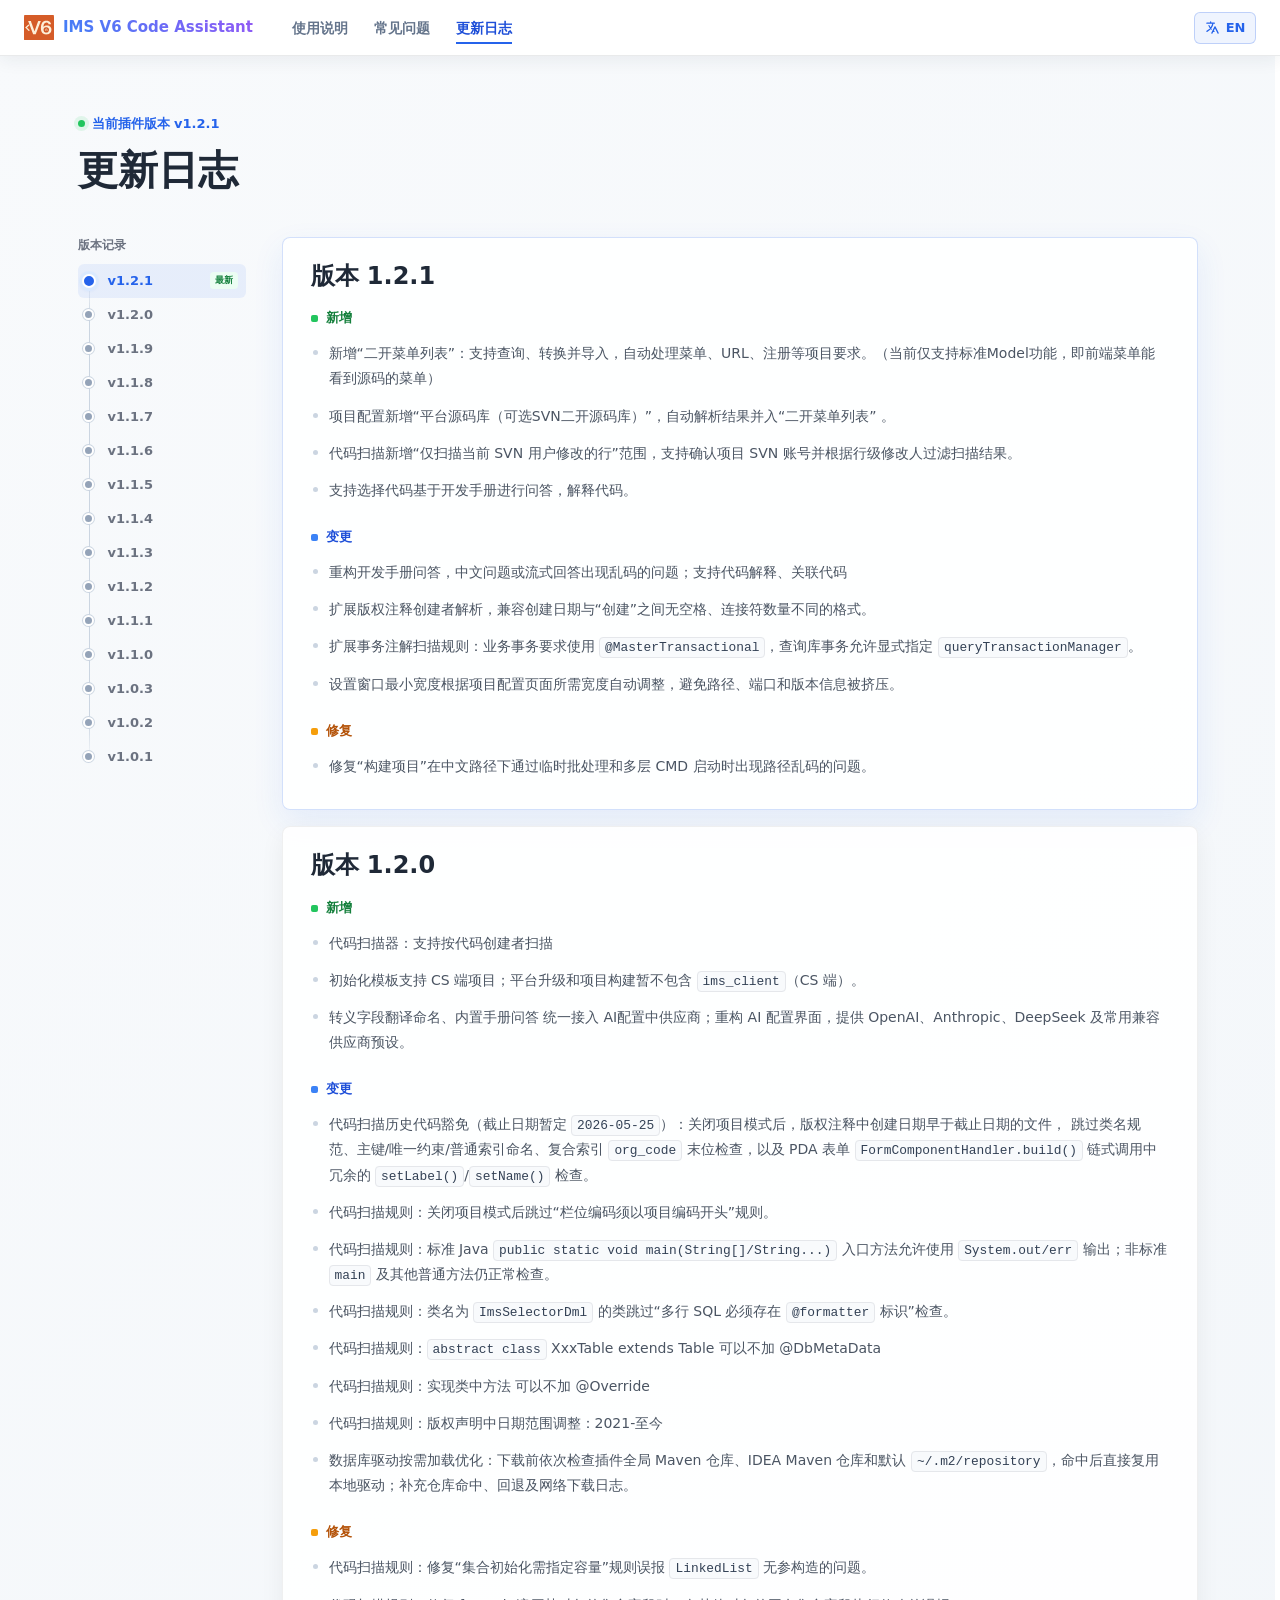
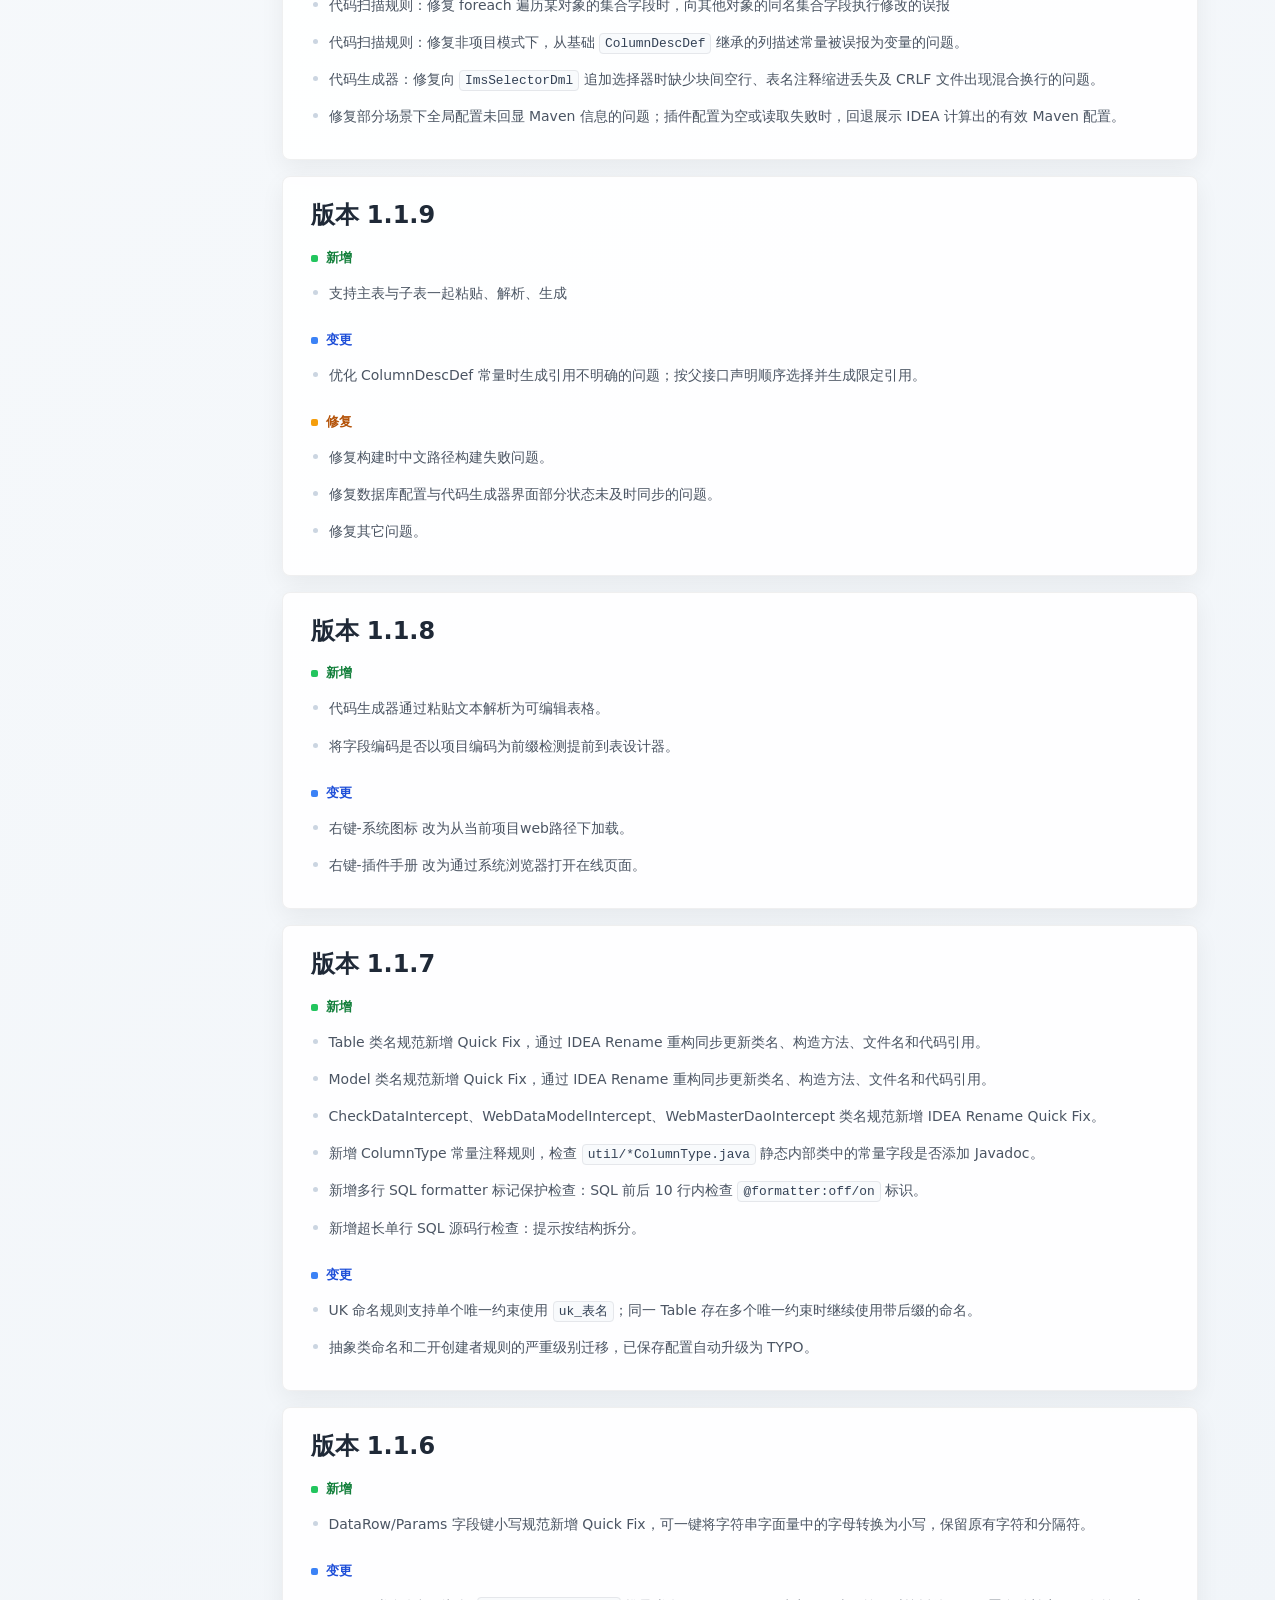
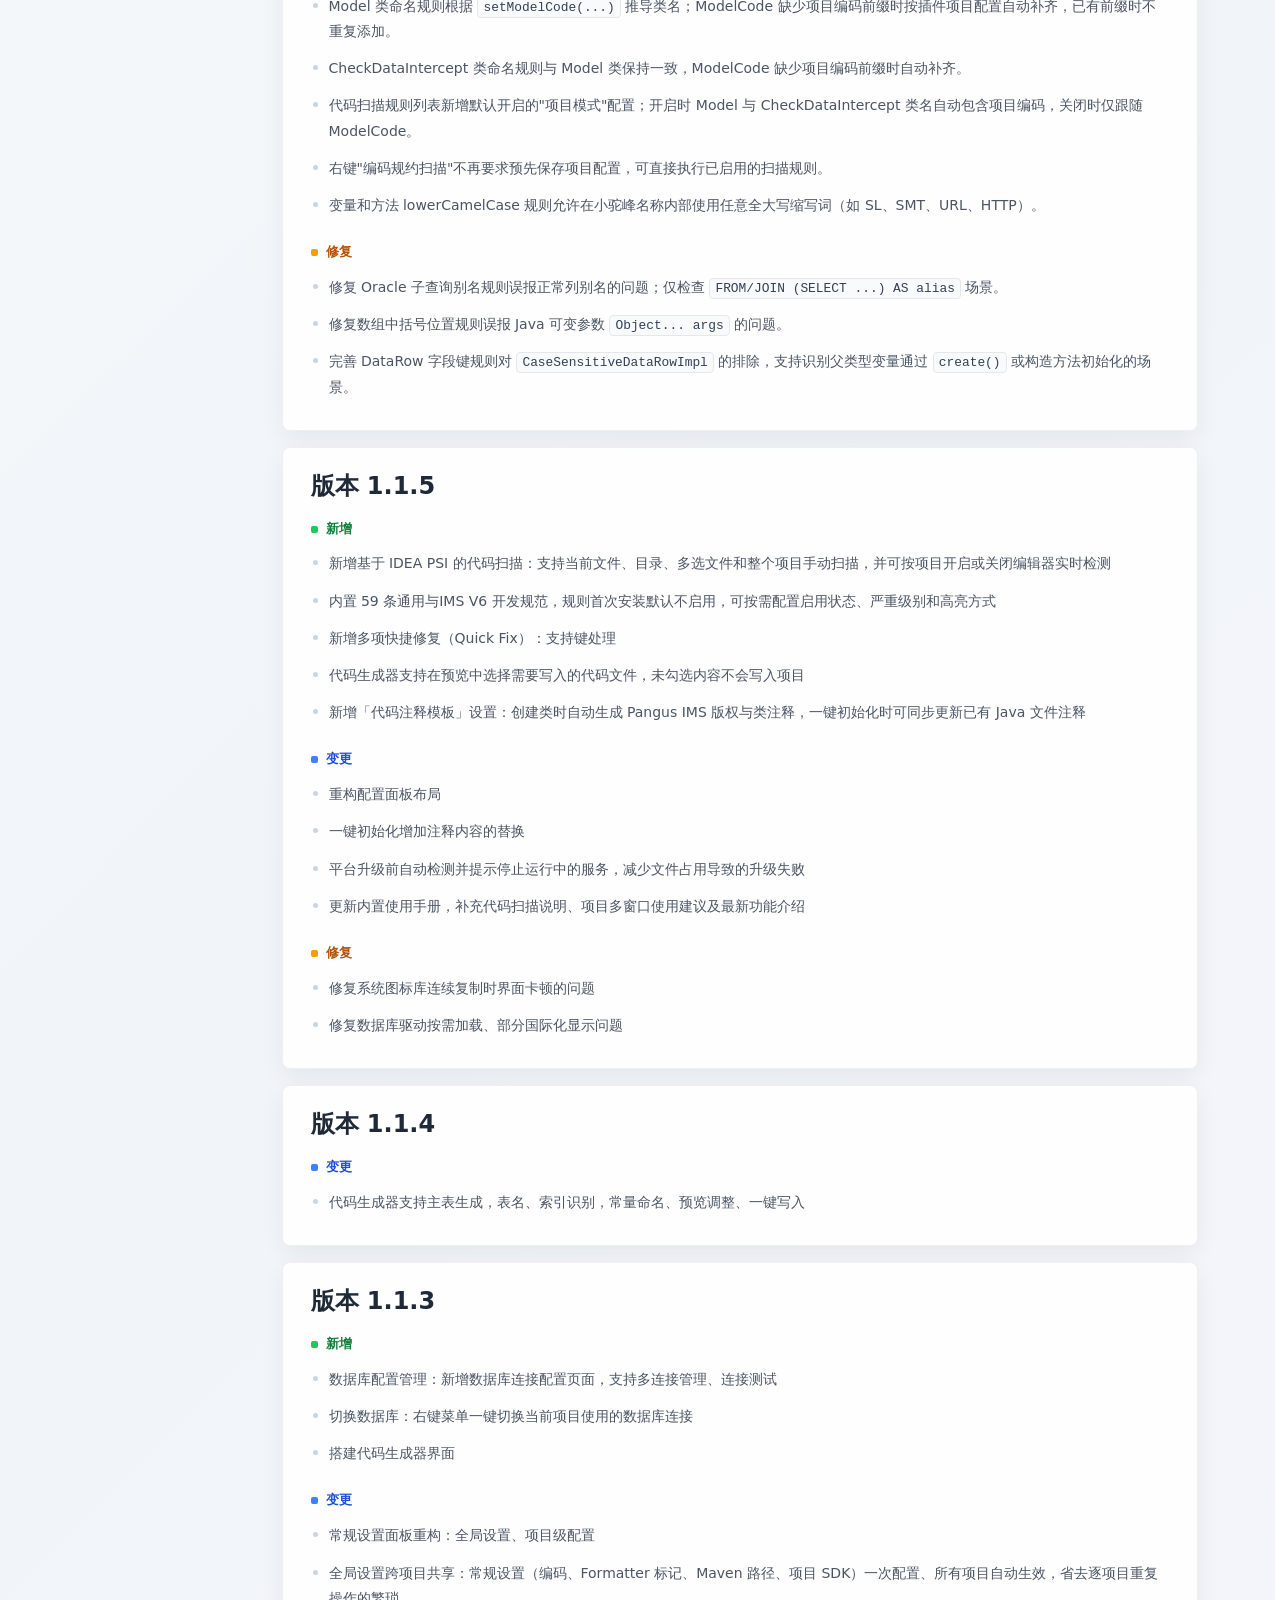
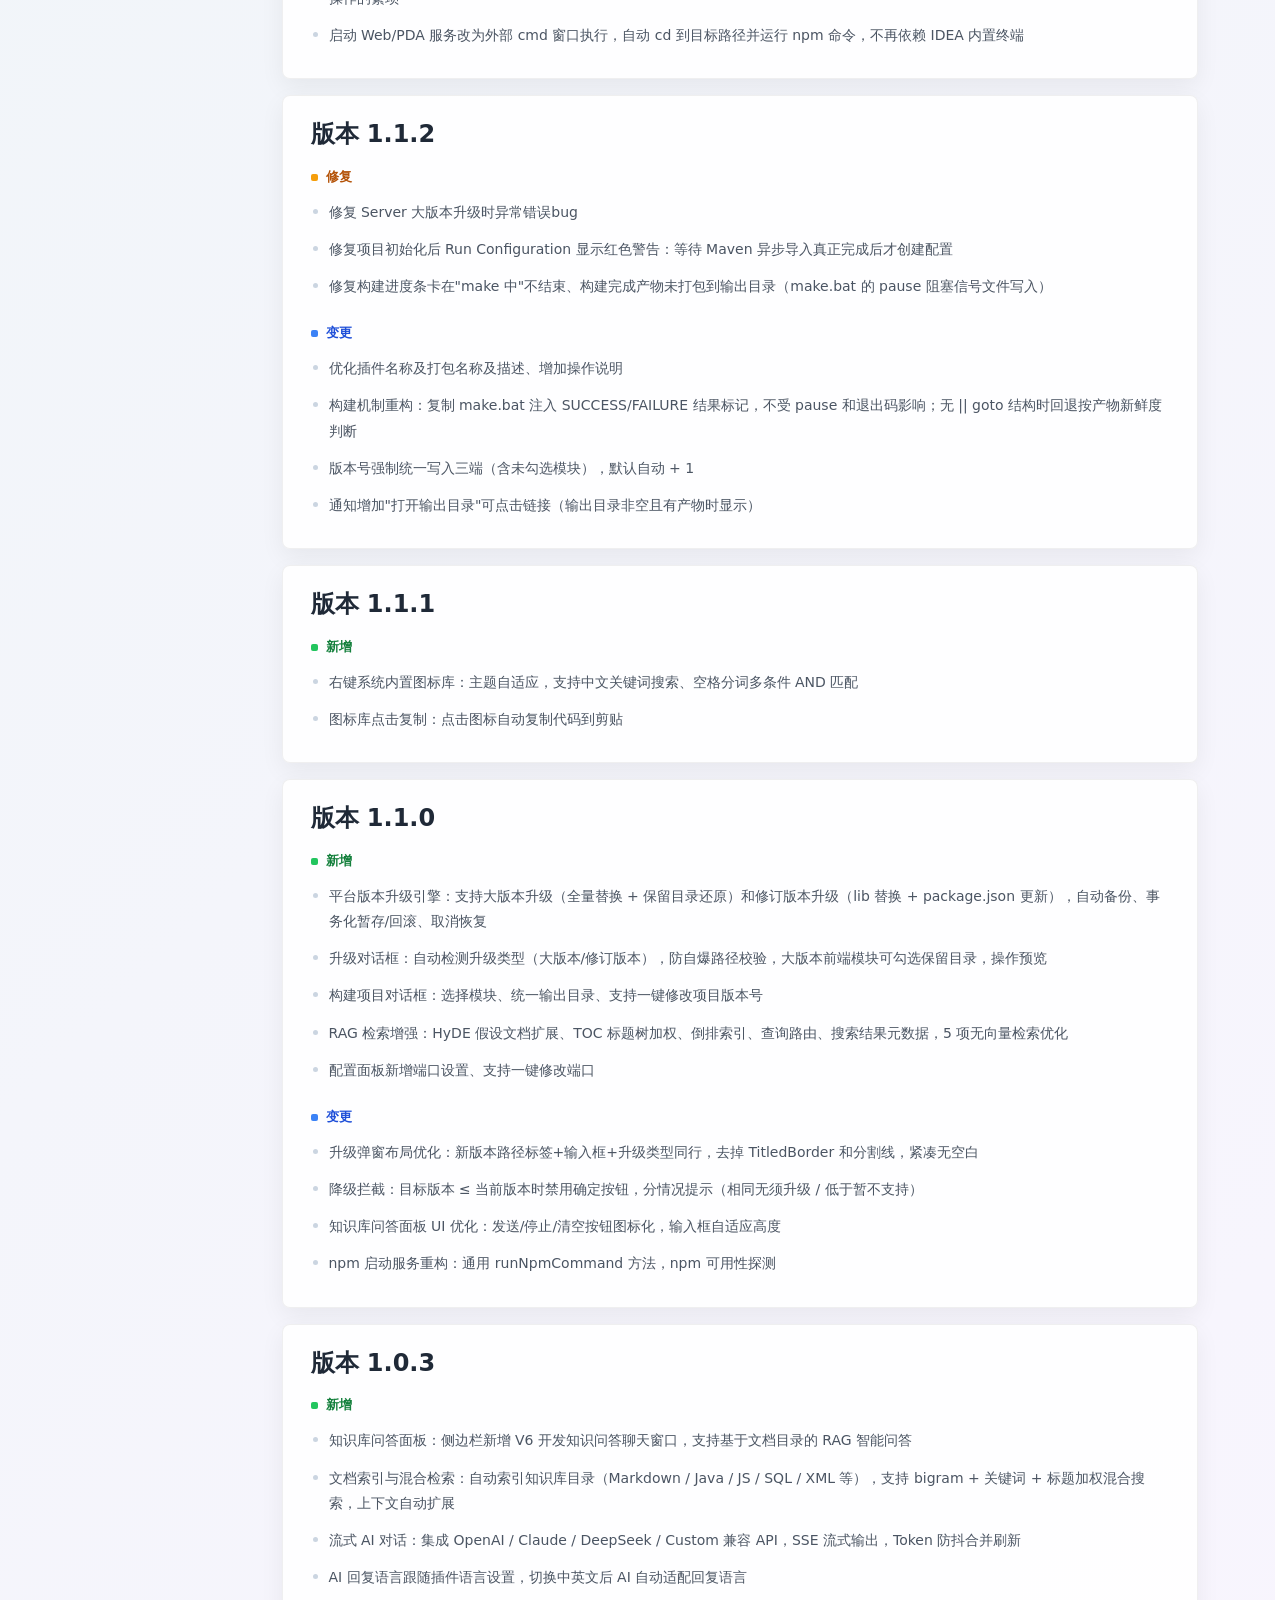
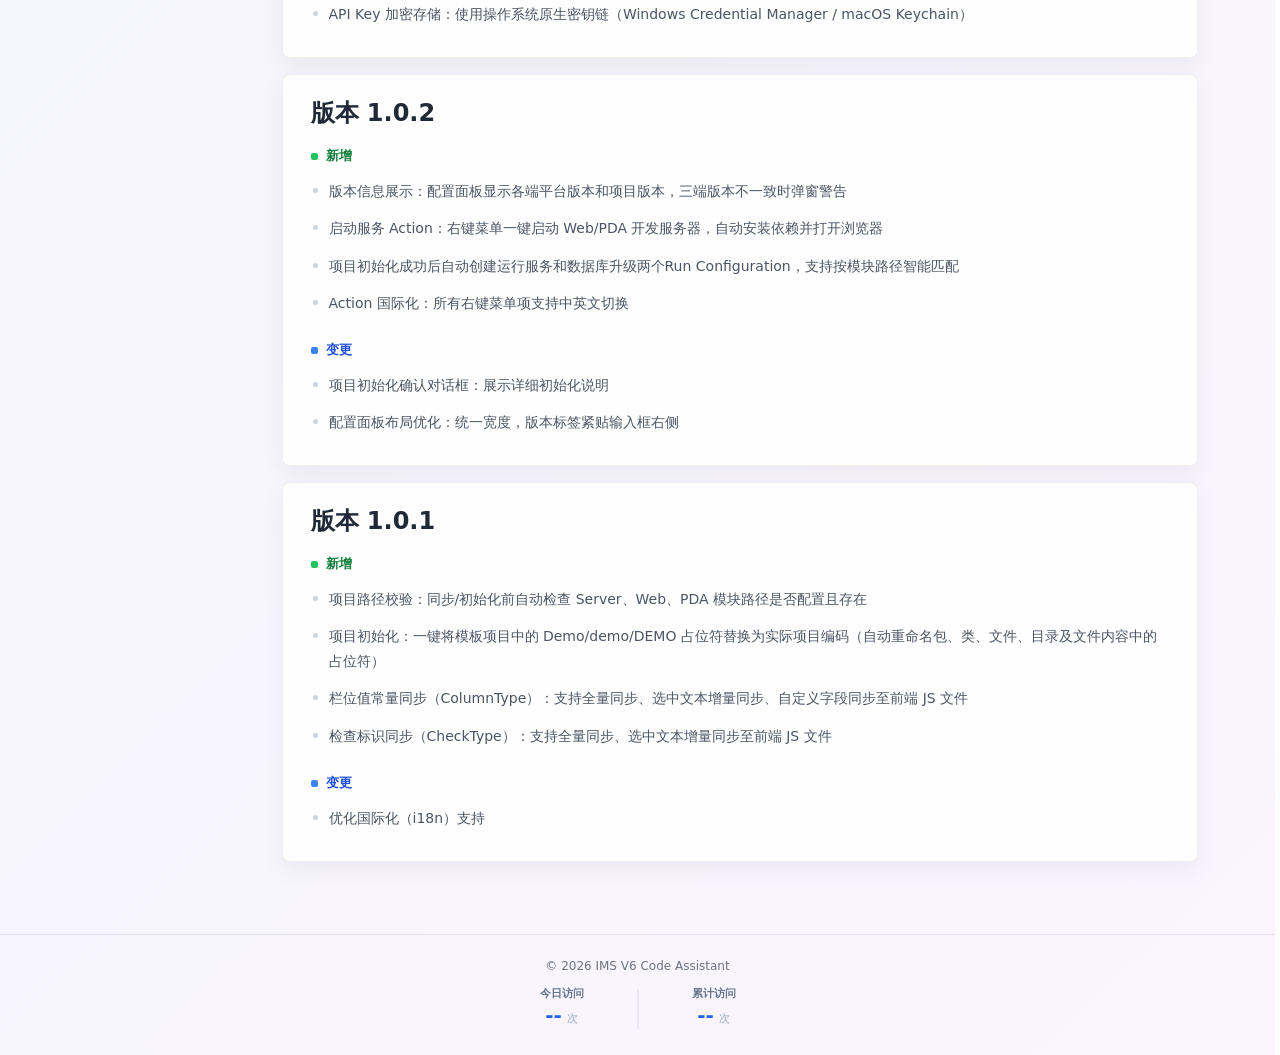
==== commit f658256f: "docs: remove duplicate bullets from release notes" ====
--- a/change-notes.html
+++ b/change-notes.html
@@ -246,10 +246,10 @@
 <h3>Version 1.2.1</h3>
 <h4>Added</h4>
 <ul>
-    <li>* 新增“二开菜单列表”：支持查询、转换并导入，自动处理菜单、URL、注册等项目要求。（当前仅支持标准Model功能，即前端菜单能看到源码的菜单）</li>
-    <li>* 项目配置新增“平台源码库（可选SVN二开源码库）”，自动解析结果并入“二开菜单列表” 。</li>
-    <li>* 代码扫描新增“仅扫描当前 SVN 用户修改的行”范围，支持确认项目 SVN 账号并根据行级修改人过滤扫描结果。</li>
-    <li>* 支持选择代码基于开发手册进行问答，解释代码。</li>
+    <li>新增“二开菜单列表”：支持查询、转换并导入，自动处理菜单、URL、注册等项目要求。（当前仅支持标准Model功能，即前端菜单能看到源码的菜单）</li>
+    <li>项目配置新增“平台源码库（可选SVN二开源码库）”，自动解析结果并入“二开菜单列表” 。</li>
+    <li>代码扫描新增“仅扫描当前 SVN 用户修改的行”范围，支持确认项目 SVN 账号并根据行级修改人过滤扫描结果。</li>
+    <li>支持选择代码基于开发手册进行问答，解释代码。</li>
 </ul>
 <h4>Changed</h4>
 <ul>
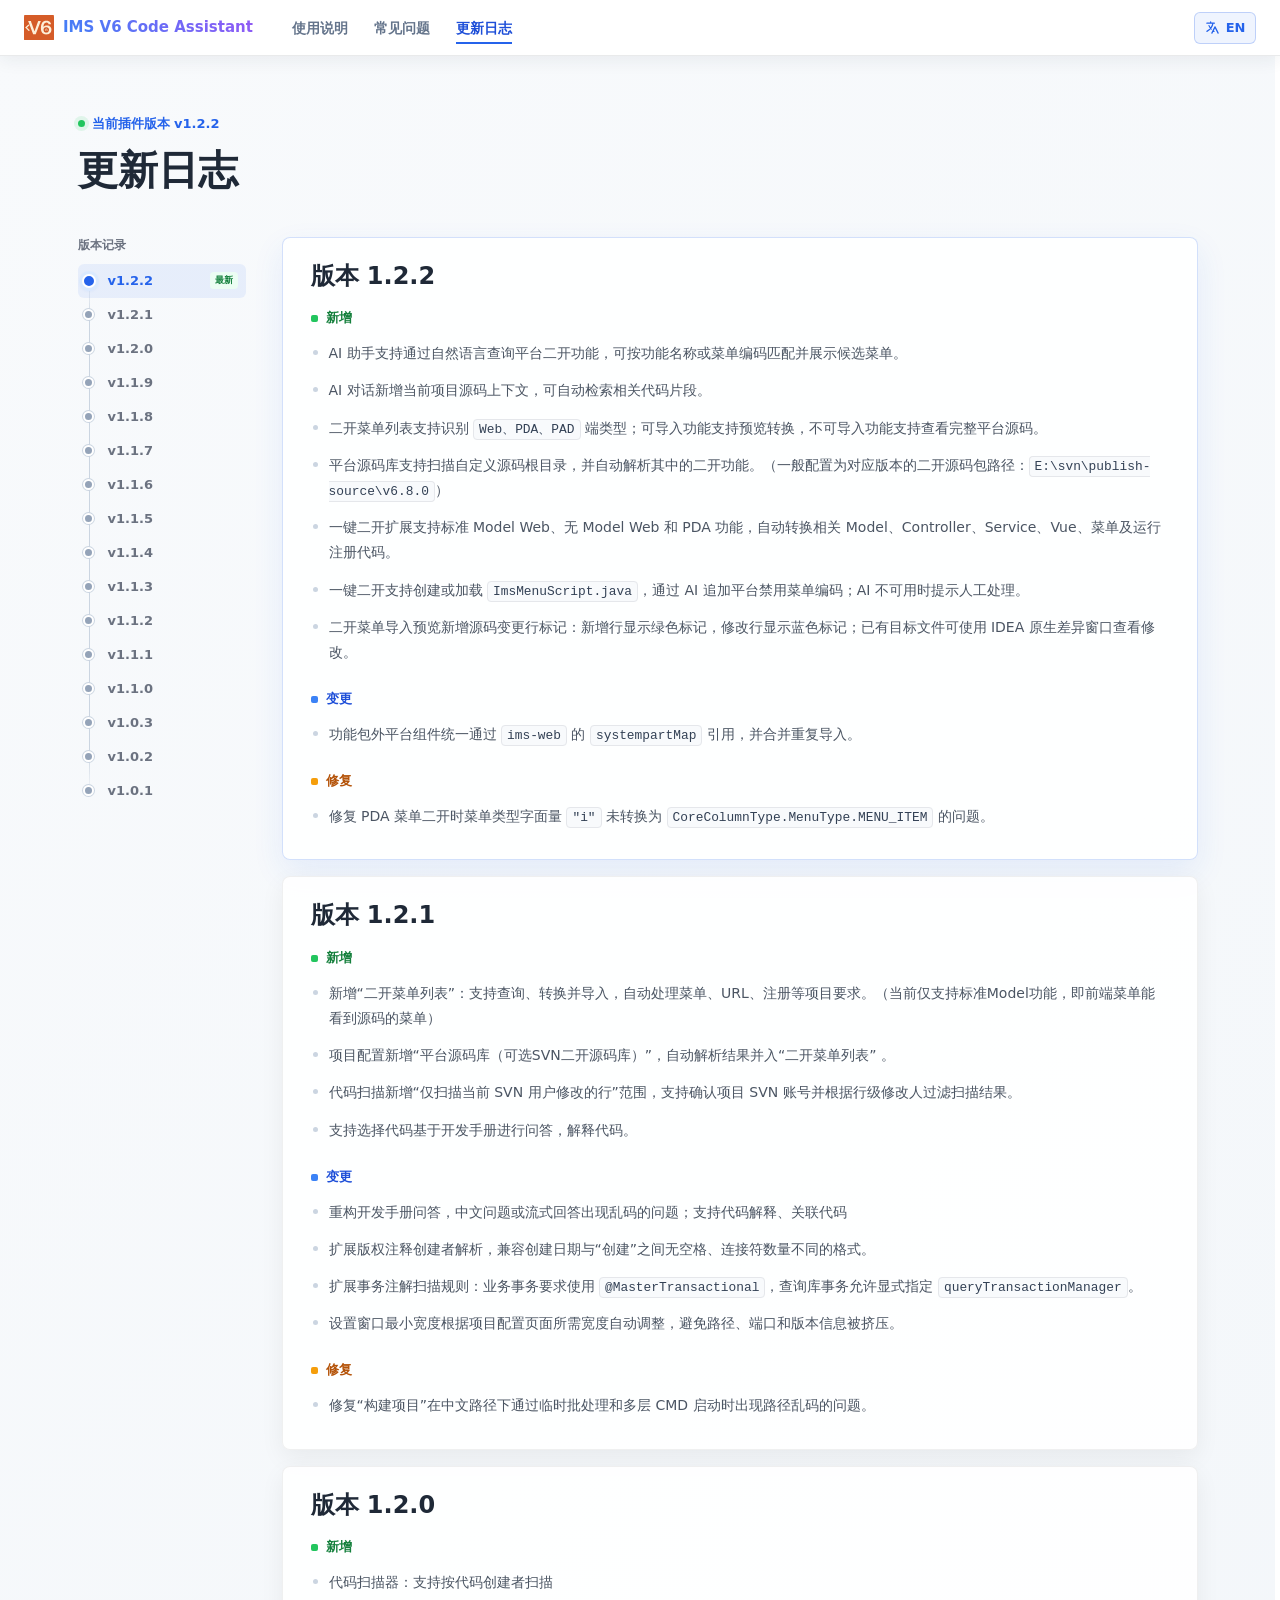
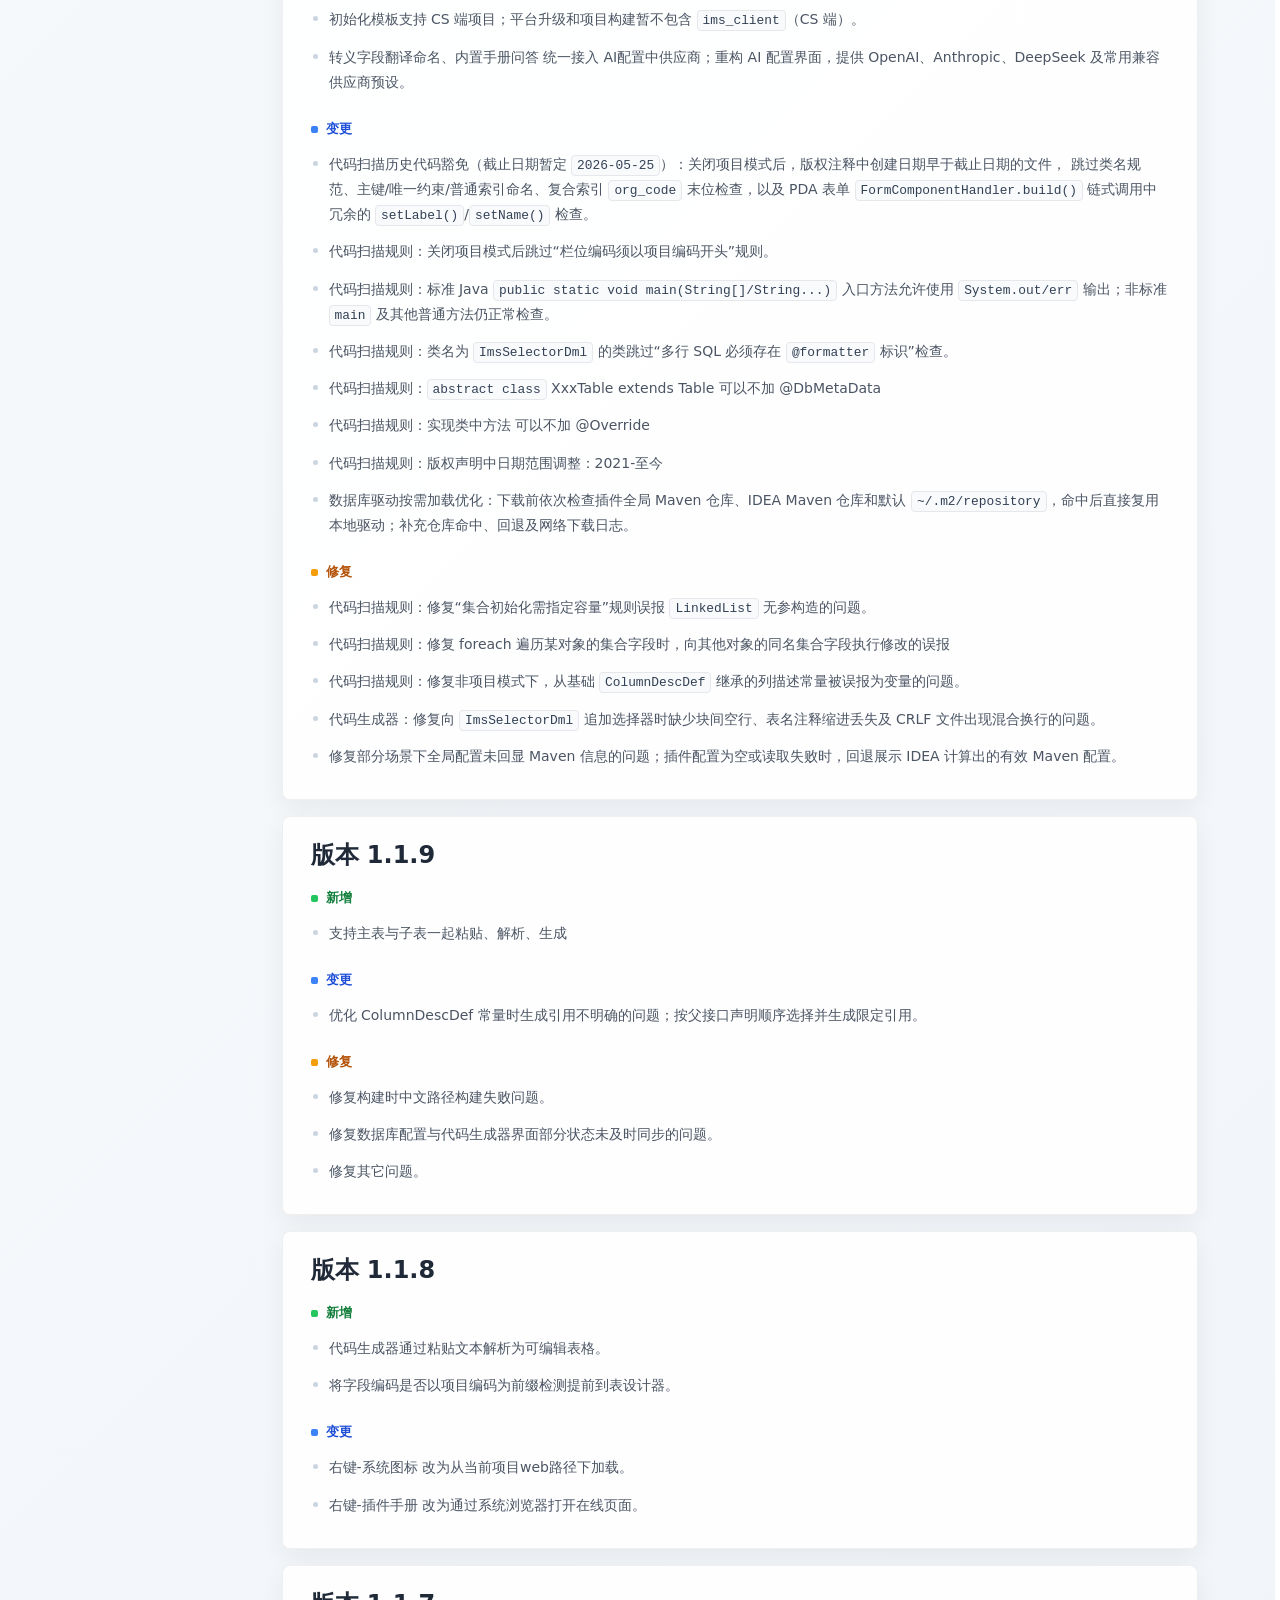
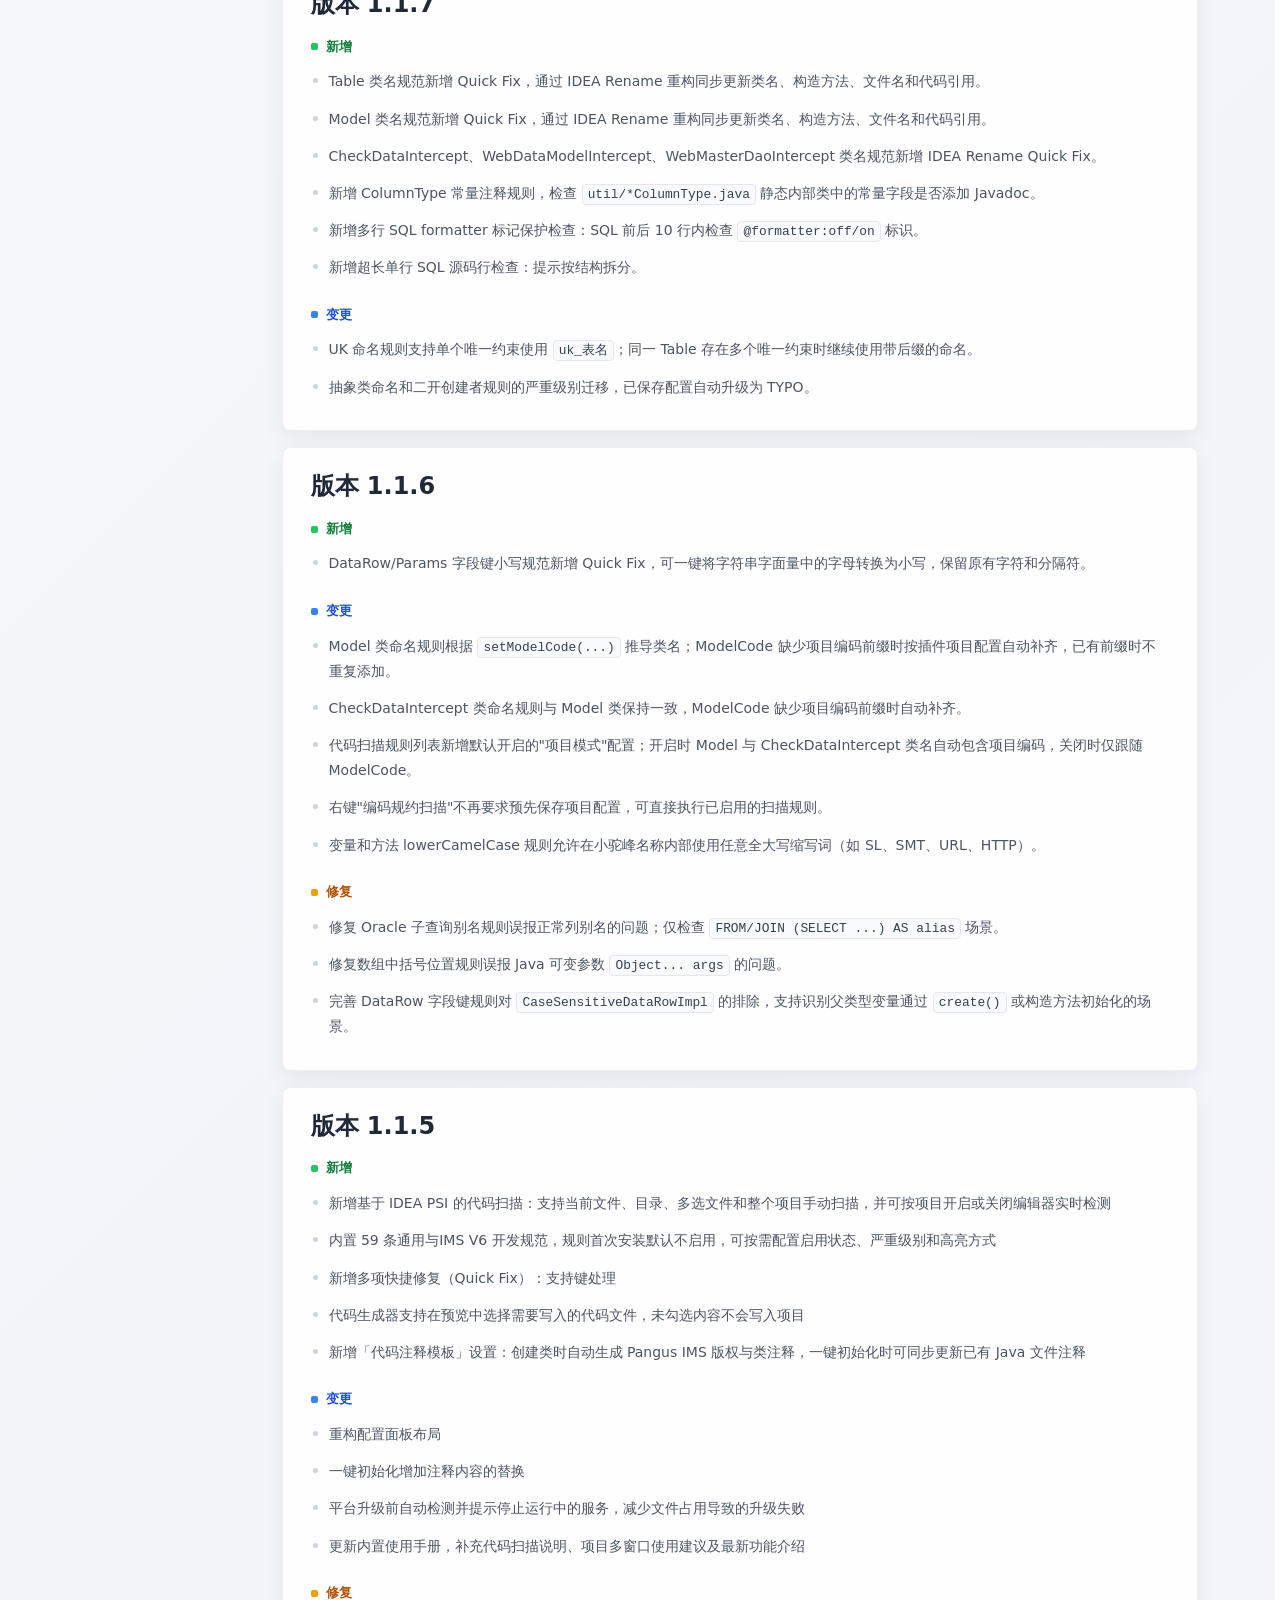
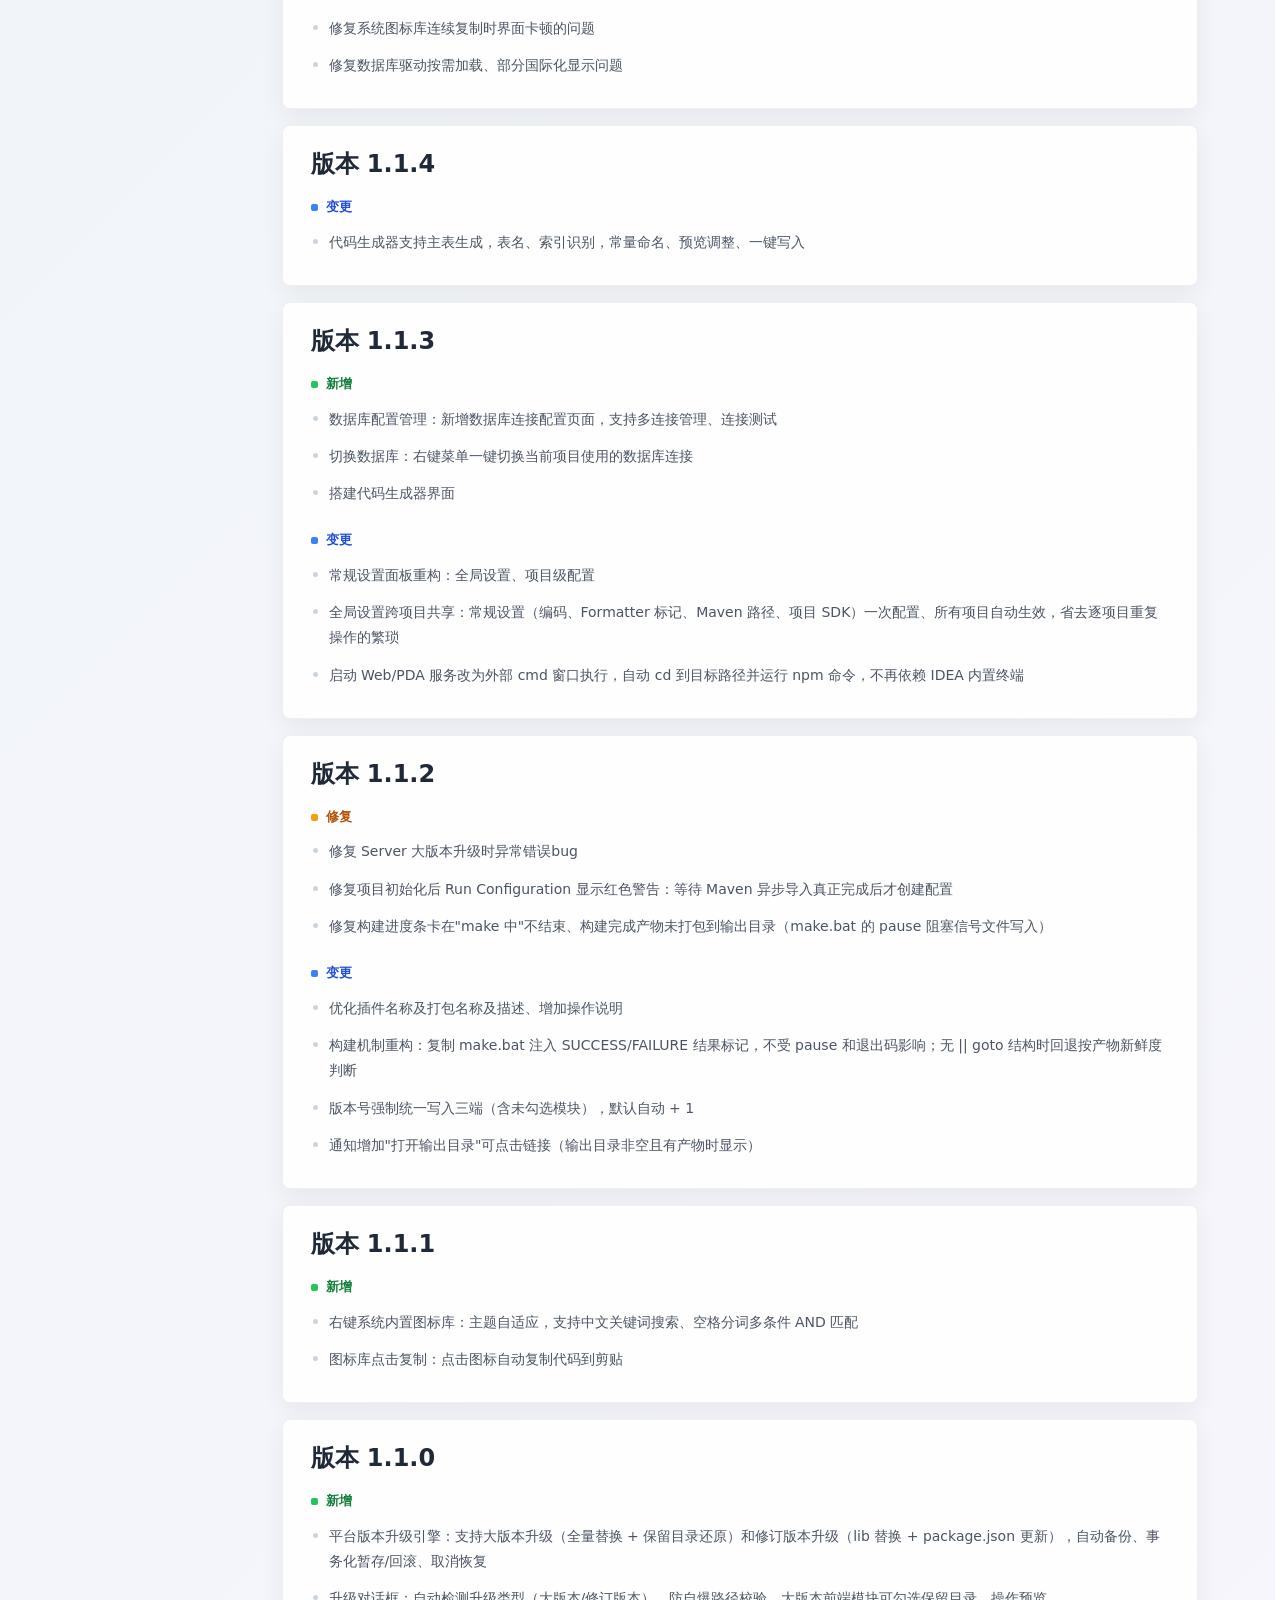
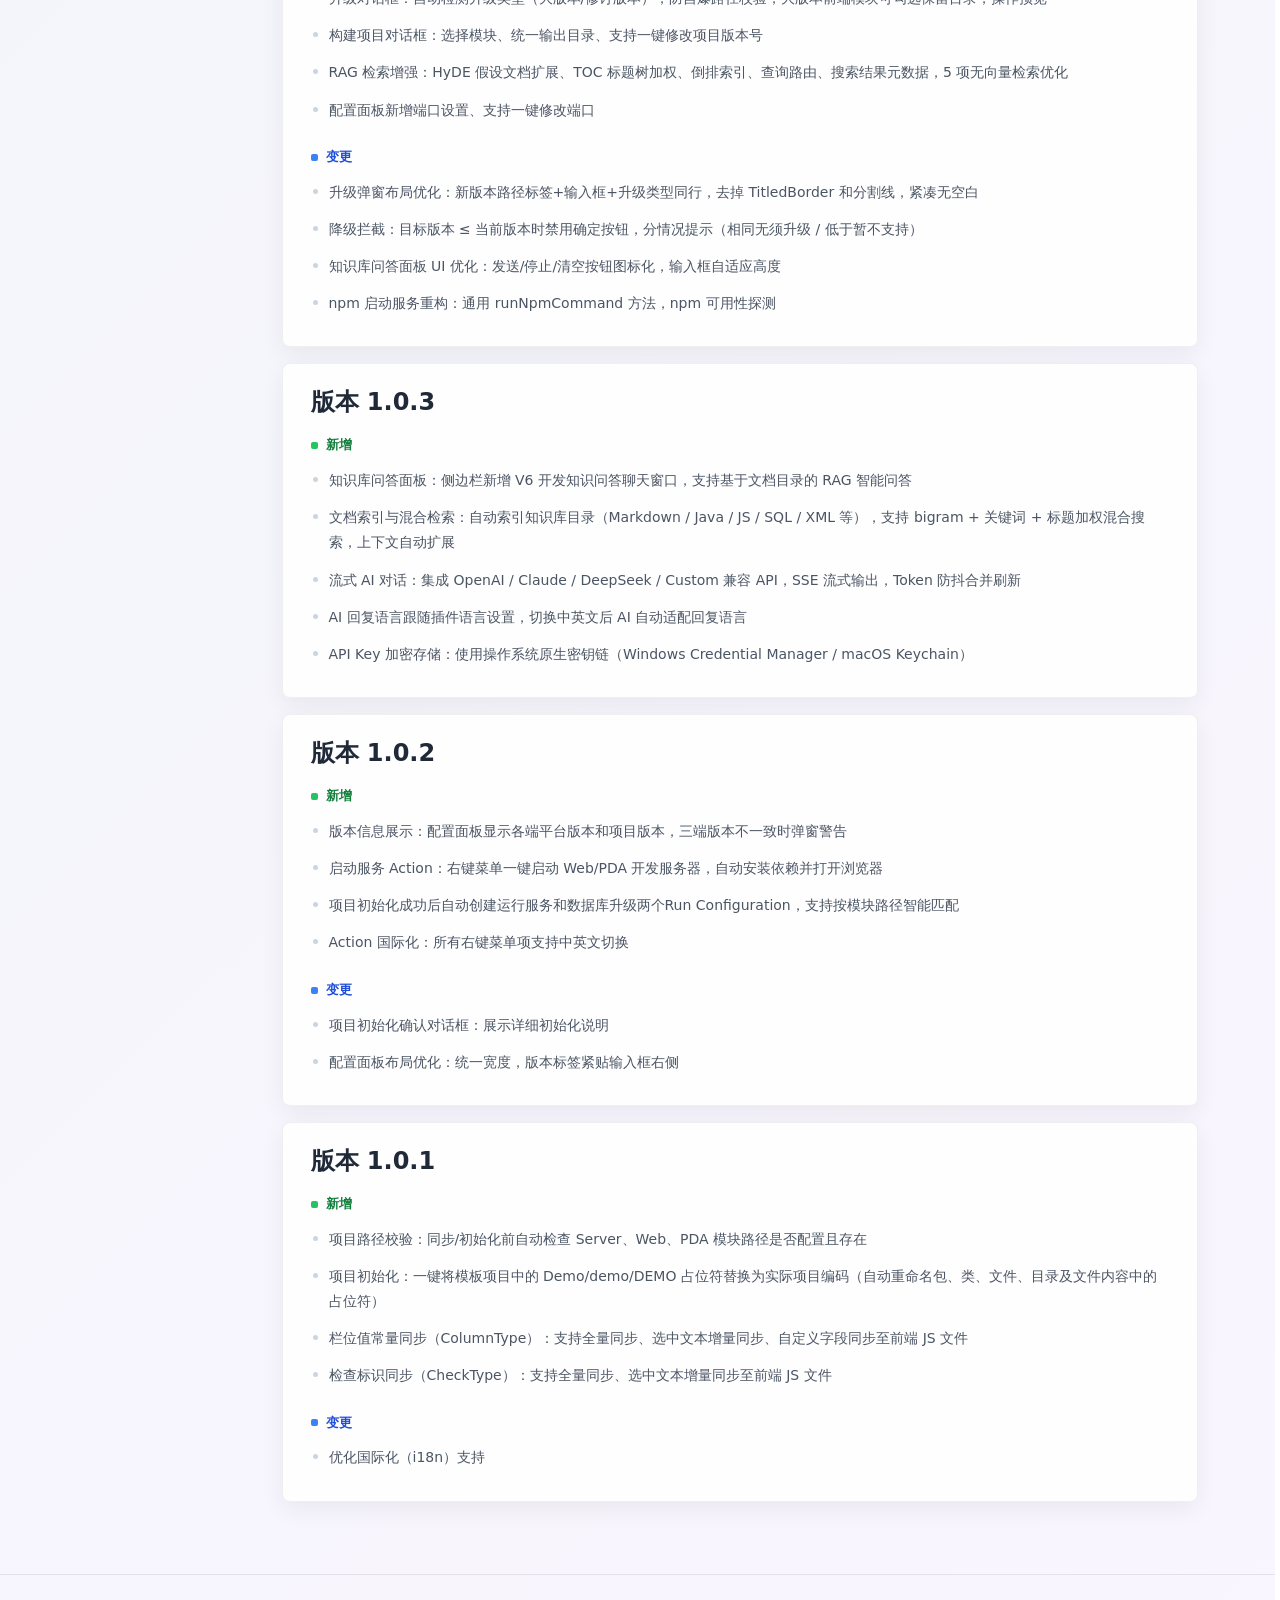
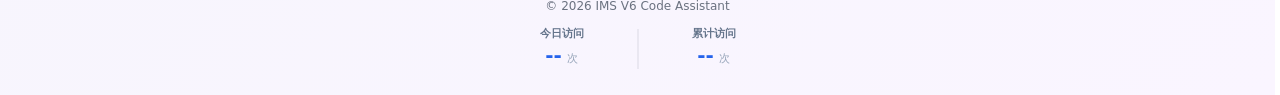
==== commit 2aadb560: "docs: add version 1.2.2 changelog" ====
--- a/change-notes.html
+++ b/change-notes.html
@@ -234,7 +234,7 @@
 
 <main class="page-shell">
     <header class="page-header">
-        <div class="eyebrow"><span class="eyebrow-dot"></span><span data-zh="当前插件版本 v1.2.1" data-en="Current plugin version v1.2.1">当前插件版本 v1.2.1</span></div>
+        <div class="eyebrow"><span class="eyebrow-dot"></span><span data-zh="当前插件版本 v1.2.2" data-en="Current plugin version v1.2.2">当前插件版本 v1.2.2</span></div>
         <h1 data-zh="更新日志" data-en="Changelog">更新日志</h1>
     </header>
     <div class="notes-layout">
@@ -243,6 +243,27 @@
             <nav class="version-links" id="versionLinks" aria-label="版本记录"></nav>
         </aside>
         <section class="release-list" id="rawNotes" aria-label="Release notes">
+<h3>Version 1.2.2</h3>
+<h4>Added</h4>
+<ul>
+    <li>AI 助手支持通过自然语言查询平台二开功能，可按功能名称或菜单编码匹配并展示候选菜单。</li>
+    <li>AI 对话新增当前项目源码上下文，可自动检索相关代码片段。</li>
+    <li>二开菜单列表支持识别 <code>Web、PDA、PAD</code> 端类型；可导入功能支持预览转换，不可导入功能支持查看完整平台源码。</li>
+    <li>平台源码库支持扫描自定义源码根目录，并自动解析其中的二开功能。（一般配置为对应版本的二开源码包路径：<code>E:\svn\publish-source\v6.8.0</code>）</li>
+    <li>一键二开扩展支持标准 Model Web、无 Model Web 和 PDA 功能，自动转换相关 Model、Controller、Service、Vue、菜单及运行注册代码。</li>
+    <li>一键二开支持创建或加载 <code>ImsMenuScript.java</code>，通过 AI 追加平台禁用菜单编码；AI 不可用时提示人工处理。</li>
+    <li>二开菜单导入预览新增源码变更行标记：新增行显示绿色标记，修改行显示蓝色标记；已有目标文件可使用 IDEA 原生差异窗口查看修改。</li>
+</ul>
+<h4>Changed</h4>
+<ul>
+    <li>功能包外平台组件统一通过 <code>ims-web</code> 的 <code>systempartMap</code> 引用，并合并重复导入。</li>
+</ul>
+<h4>Fixed</h4>
+<ul>
+    <li>修复 PDA 菜单二开时菜单类型字面量 <code>"i"</code> 未转换为 <code>CoreColumnType.MenuType.MENU_ITEM</code> 的问题。</li>
+</ul>
+
+<hr/>
 <h3>Version 1.2.1</h3>
 <h4>Added</h4>
 <ul>
@@ -523,6 +544,17 @@
         'Fixed': 'Fixed'
     };
     const releaseTranslations = {
+        '1.2.2': [
+            'The AI assistant now supports natural-language queries for platform secondary-development features, matching by feature name or menu code and displaying candidate menus.',
+            'AI conversations now include source context from the current project and can automatically retrieve relevant code snippets.',
+            'The secondary-development menu list now recognizes <code>Web, PDA, and PAD</code> client types. Importable features support conversion previews, while non-importable features allow viewing the complete platform source.',
+            'The platform source repository can now scan a custom source root and automatically parse secondary-development features within it. This is typically configured to the source-package path for the corresponding version, such as <code>E:\\svn\\publish-source\\v6.8.0</code>.',
+            'One-click secondary-development extension now supports standard Model Web, model-less Web, and PDA features, automatically converting related Model, Controller, Service, Vue, menu, and runtime-registration code.',
+            'One-click secondary development can now create or load <code>ImsMenuScript.java</code> and use AI to append disabled platform menu codes. When AI is unavailable, it prompts for manual handling.',
+            'The secondary-development menu import preview now marks changed source lines: added lines use green markers and modified lines use blue markers. Existing target files can be reviewed in IDEA\'s native diff window.',
+            'Platform components outside the feature package are now consistently referenced through <code>ims-web</code>\'s <code>systempartMap</code>, with duplicate imports merged.',
+            'Fixes the PDA menu type literal <code>"i"</code> not being converted to <code>CoreColumnType.MenuType.MENU_ITEM</code> during secondary development.'
+        ],
         '1.2.1': [
             'Adds a secondary-development menu list that supports querying, converting, and importing menus while automatically handling menu, URL, registration, and other project requirements. Standard Model features are currently supported only, meaning menus whose source is visible in the frontend.',
             'Adds an optional platform source repository (SVN secondary-development source repository) to project settings; parsed results are automatically included in the secondary-development menu list.',
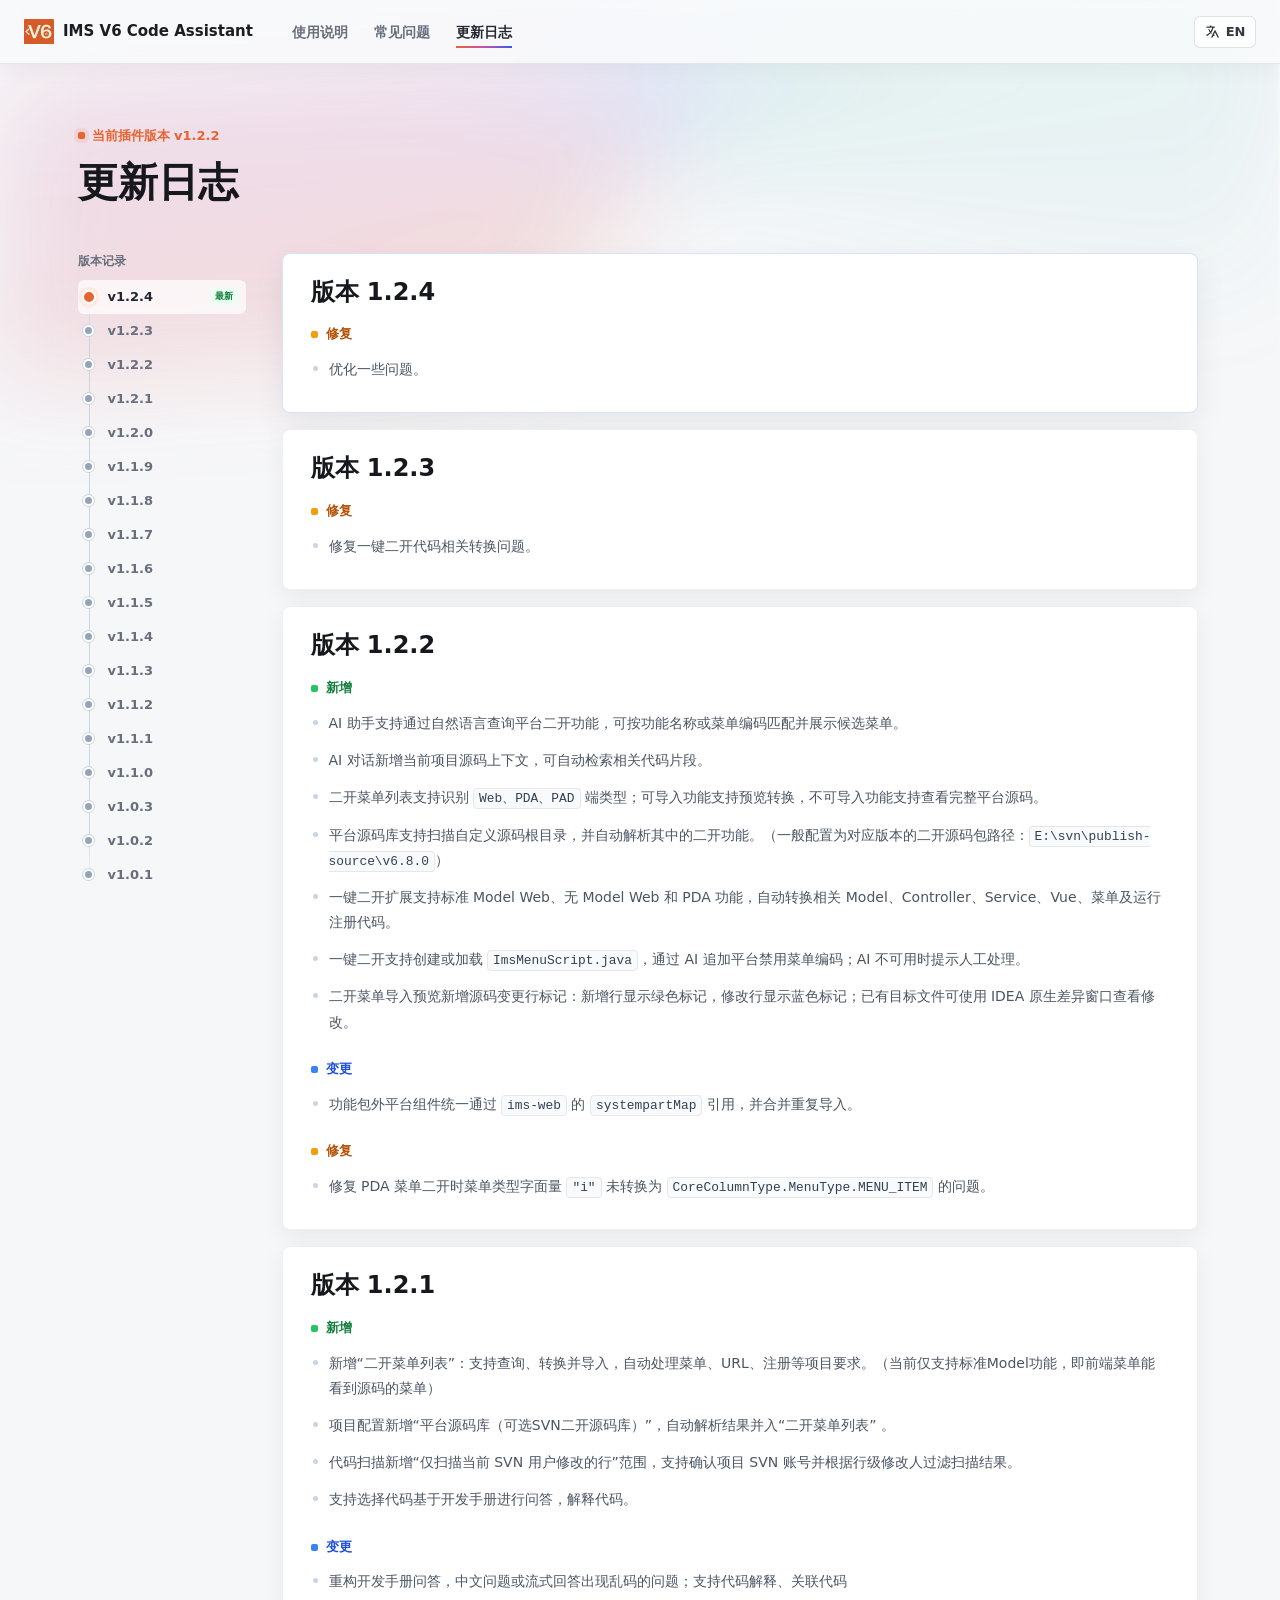
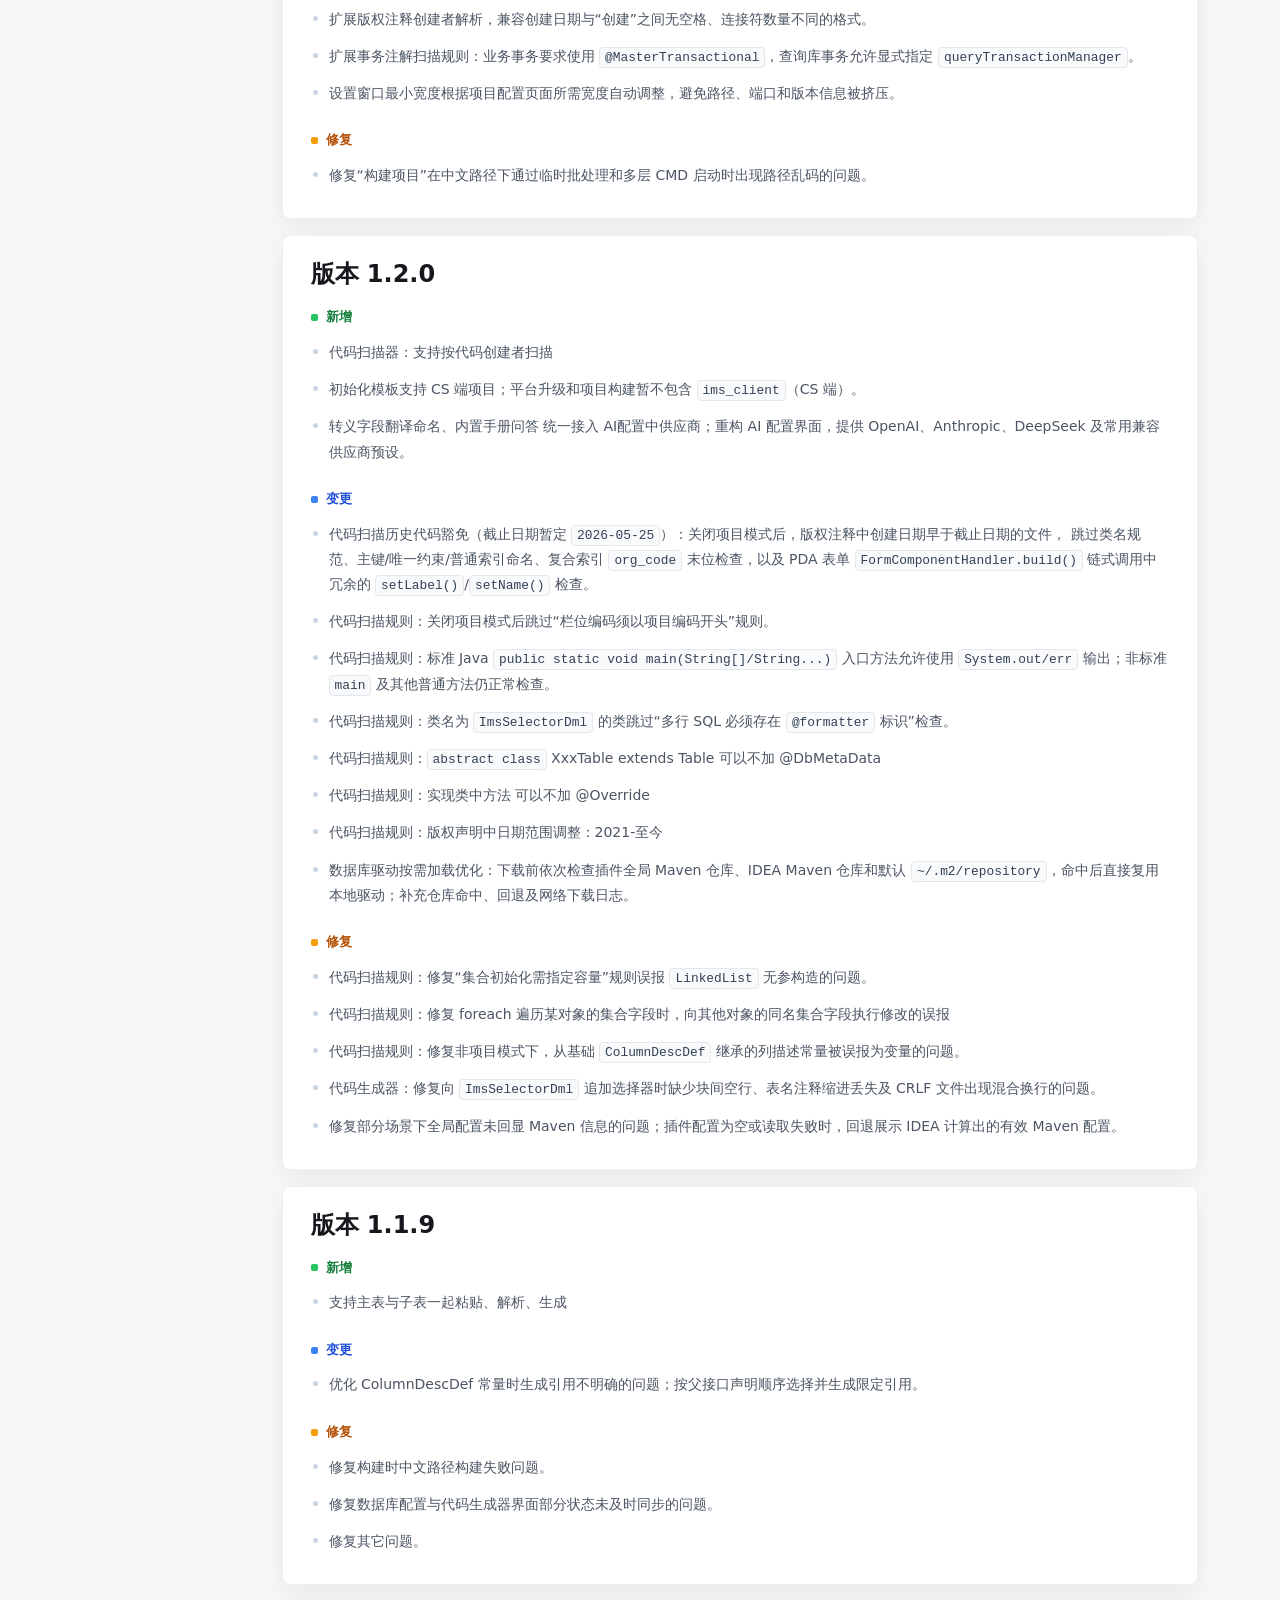
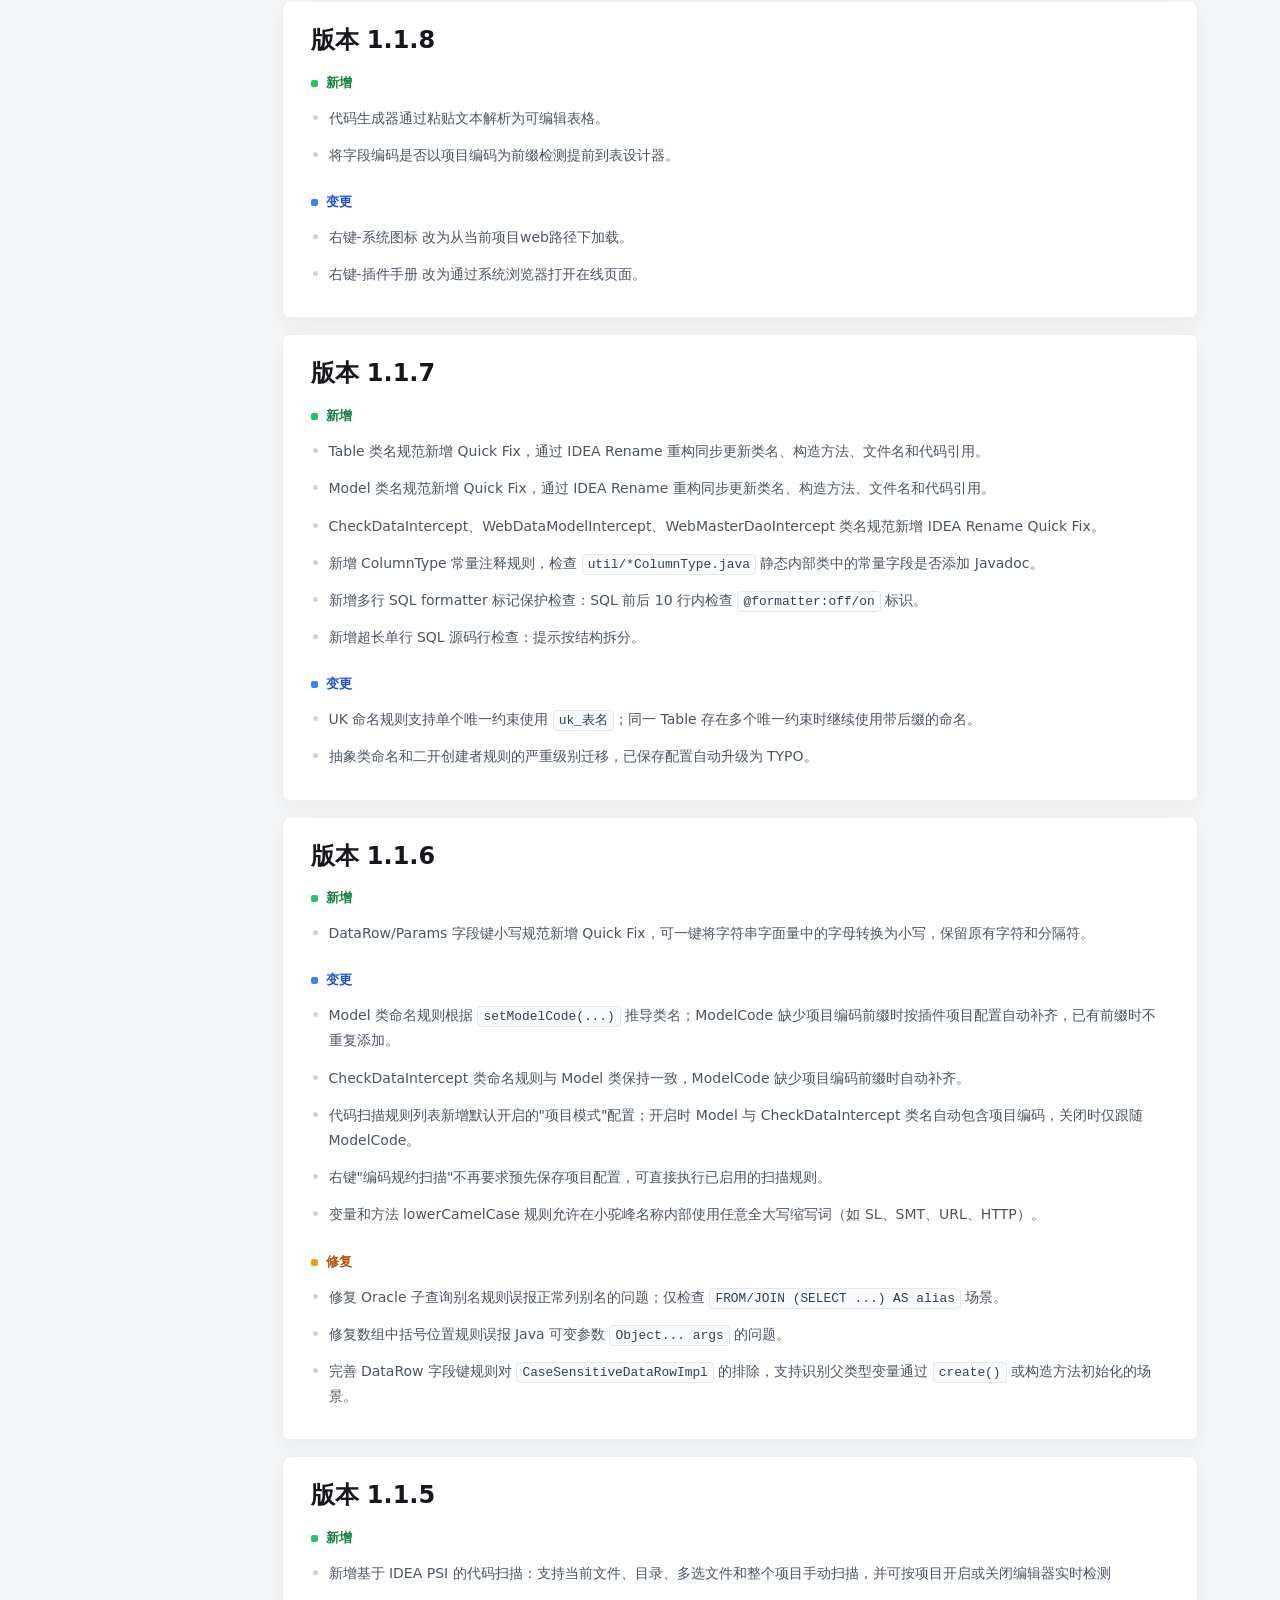
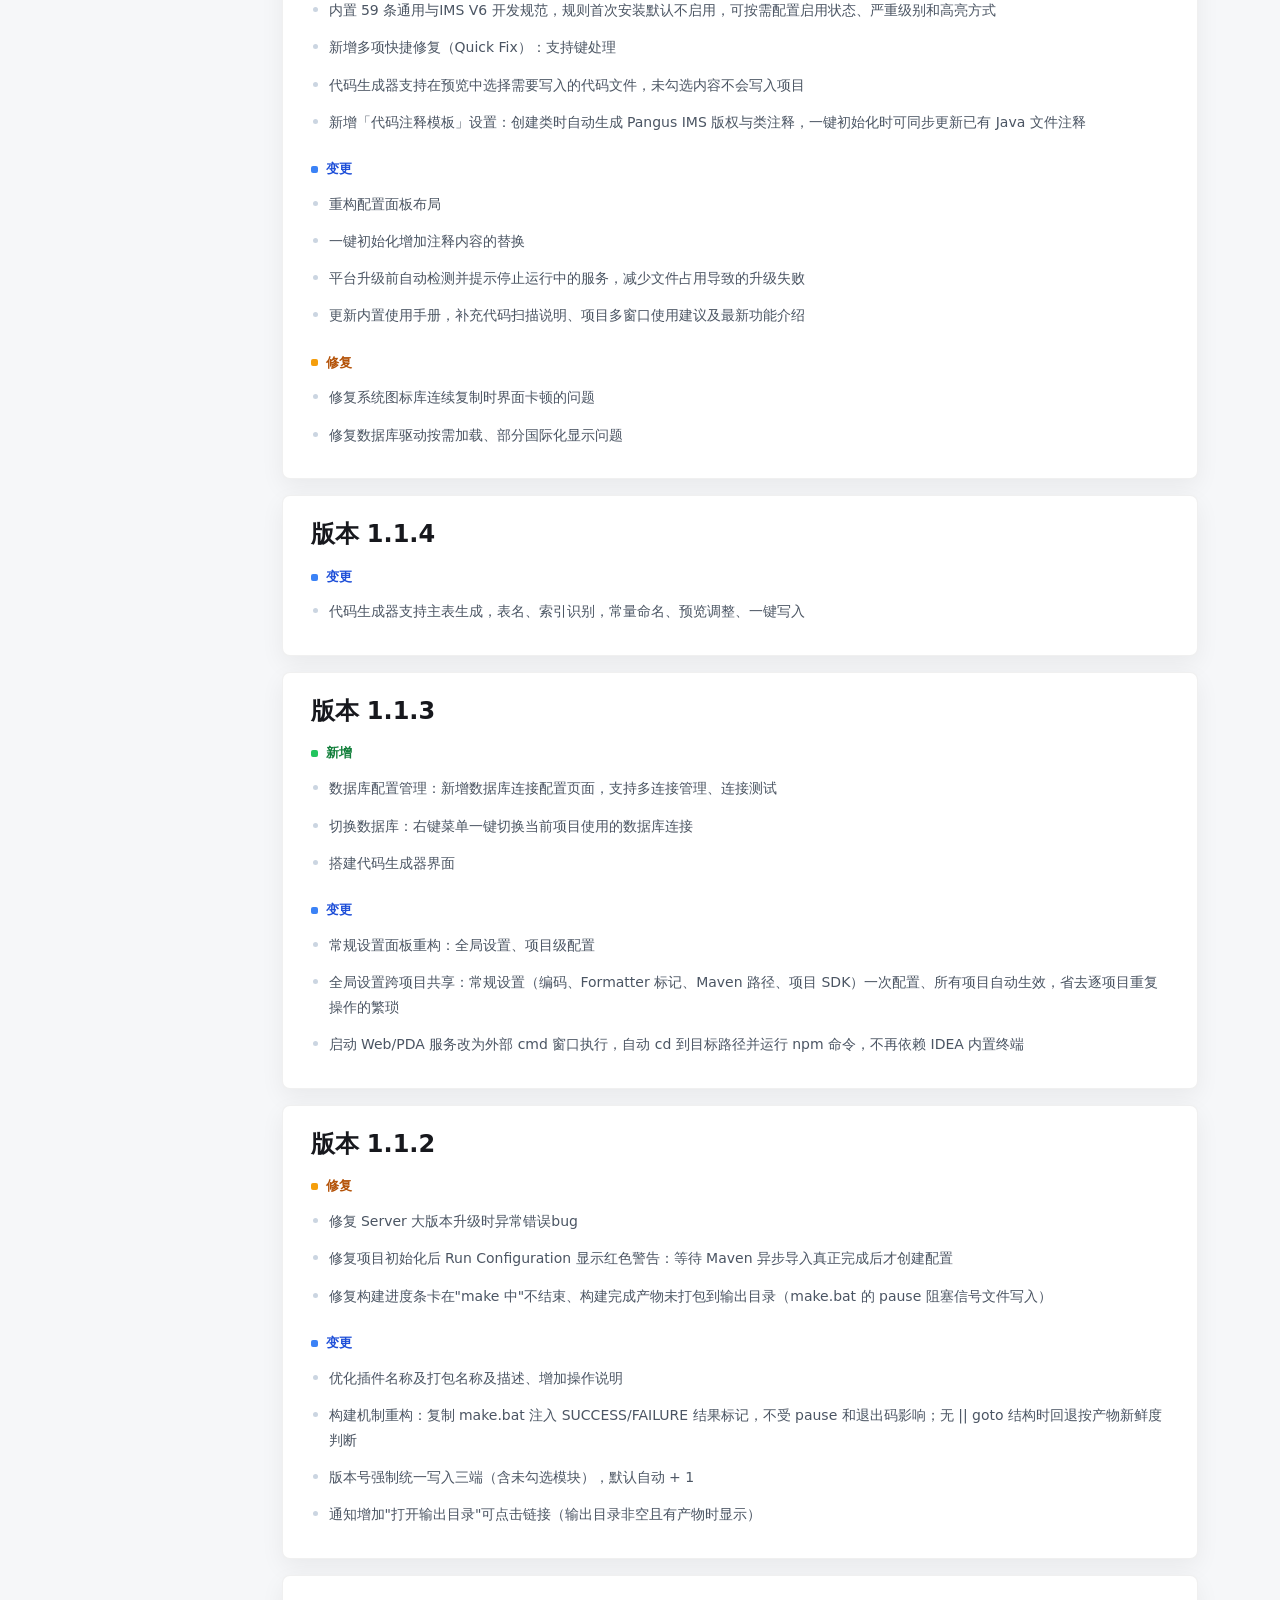
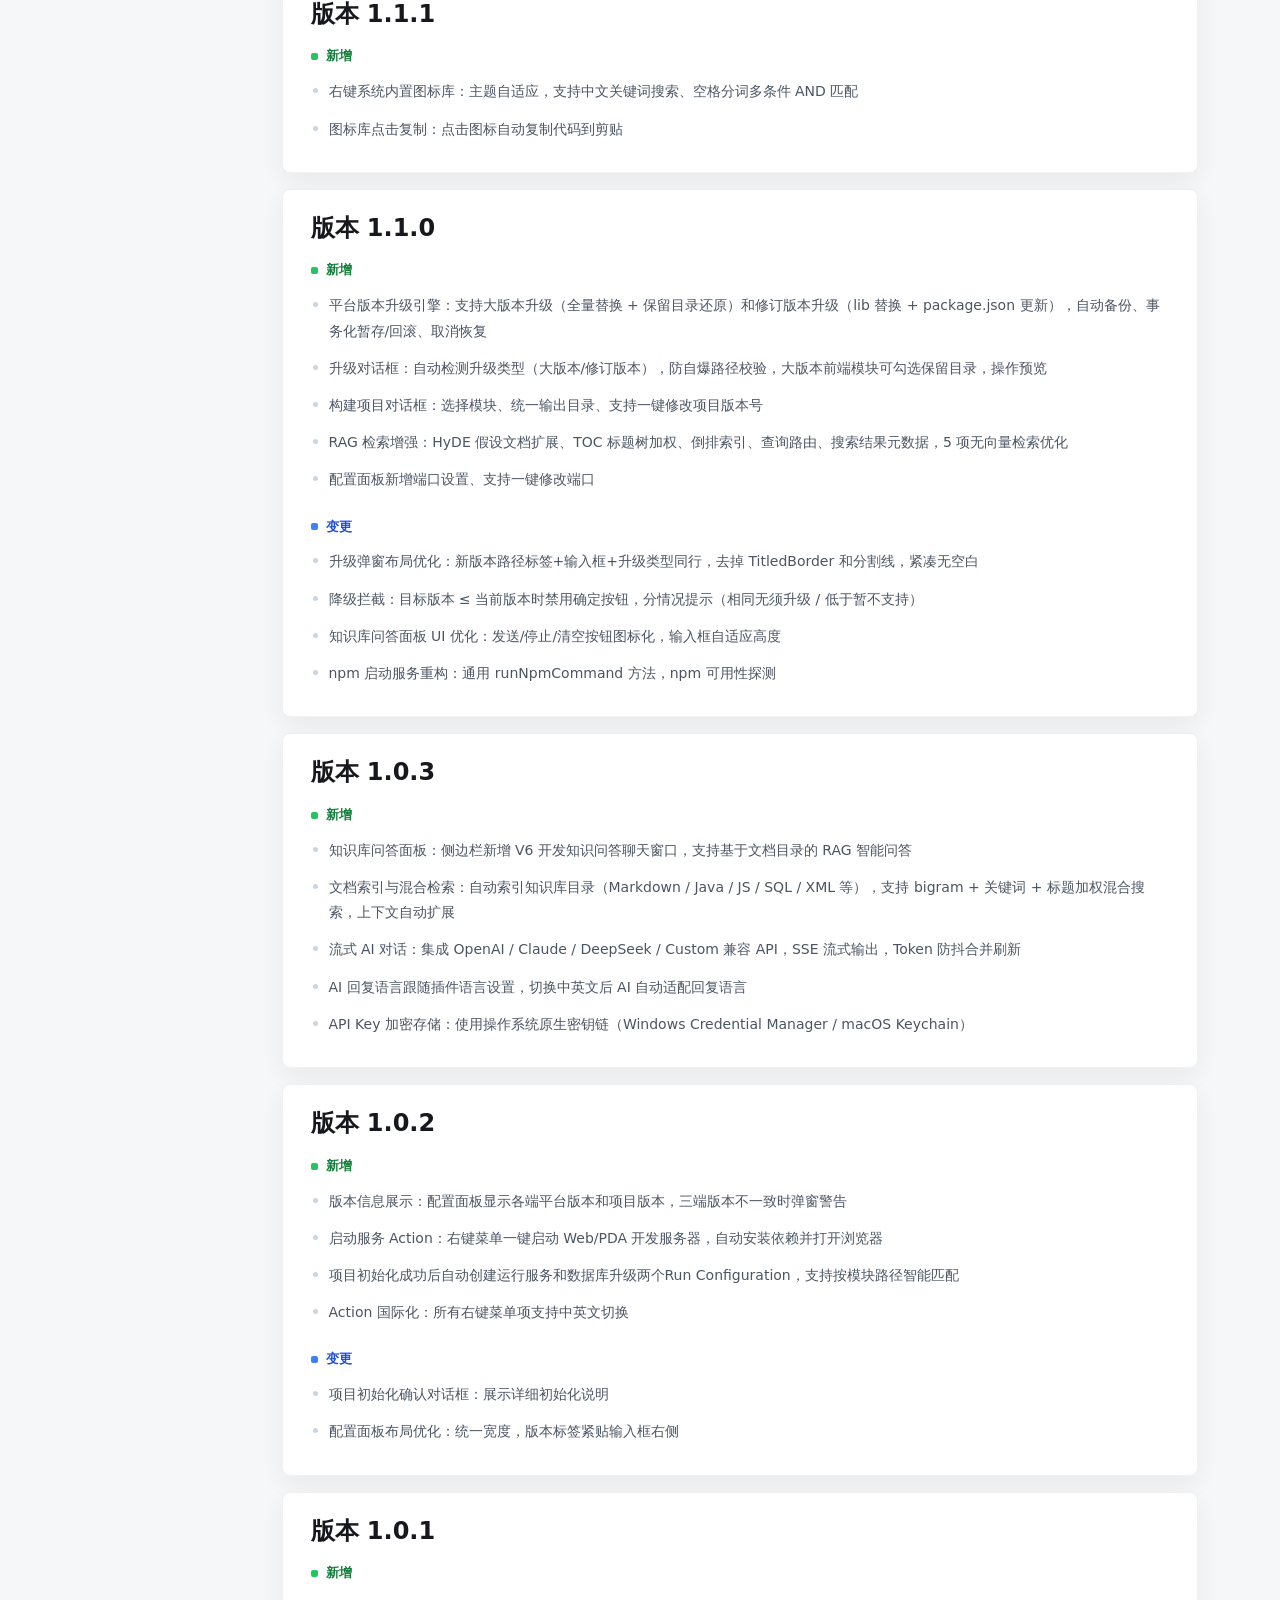
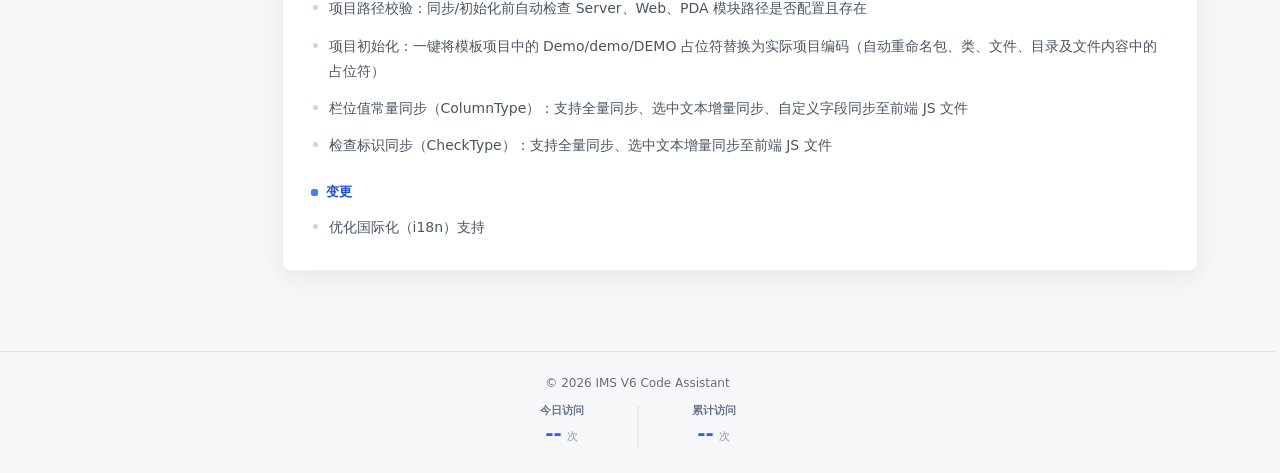
==== commit 6a70e51d: "docs: refresh manual homepage and release notes" ====
--- a/change-notes.html
+++ b/change-notes.html
@@ -11,13 +11,13 @@
 <style>
 :root {
     color-scheme: light;
-    --text: #1f2937;
-    --muted: #6b7280;
-    --line: rgba(15,23,42,0.09);
-    --blue: #2563eb;
-    --blue-soft: #eff6ff;
-    --orange: #d55c28;
-    --surface: rgba(255,255,255,0.88);
+    --text: #17181d;
+    --muted: #676e7c;
+    --line: rgba(23,24,29,0.1);
+    --blue: #315cf4;
+    --blue-soft: #eef1ff;
+    --orange: #e9632e;
+    --surface: #ffffff;
 }
 * { box-sizing: border-box; }
 html { scroll-behavior: smooth; scrollbar-gutter: stable; }
@@ -26,7 +26,7 @@
     min-height: 100vh;
     overflow-x: hidden;
     color: var(--text);
-    background: linear-gradient(135deg, #f8fafc 0%, #f1f5f9 52%, #faf5ff 100%);
+    background: #f6f7f9;
     font-family: system-ui, -apple-system, "Segoe UI", sans-serif;
     -webkit-font-smoothing: antialiased;
 }
@@ -35,18 +35,31 @@
 ::-webkit-scrollbar-track { background: transparent; }
 ::-webkit-scrollbar-thumb { background: rgba(0,0,0,0.08); border-radius: 3px; }
 ::-webkit-scrollbar-thumb:hover { background: rgba(59,130,246,0.2); }
-.page-shell { width: min(100% - 48px, 1120px); margin: 0 auto; padding: 112px 0 72px; }
-.page-header { max-width: 720px; margin-bottom: 44px; }
+.page-shell { position: relative; width: min(100% - 48px, 1120px); margin: 0 auto; padding: 124px 0 80px; }
+.page-shell::before {
+    content: "";
+    position: absolute;
+    z-index: -1;
+    top: 38px;
+    left: 50%;
+    width: 100vw;
+    height: 300px;
+    background: conic-gradient(from 222deg at 52% 44%, rgba(233,99,46,0.19), rgba(198,83,163,0.16), rgba(49,92,244,0.15), rgba(22,168,156,0.12), transparent 72%);
+    filter: blur(52px);
+    transform: translateX(-50%) skewY(-4deg);
+    pointer-events: none;
+}
+.page-header { max-width: 720px; margin-bottom: 48px; }
 .eyebrow {
     display: inline-flex;
     align-items: center;
     gap: 7px;
     margin-bottom: 14px;
-    color: var(--blue);
+    color: var(--orange);
     font-size: 13px;
     font-weight: 700;
 }
-.eyebrow-dot { width: 7px; height: 7px; border-radius: 50%; background: #22c55e; box-shadow: 0 0 0 4px rgba(34,197,94,0.11); }
+.eyebrow-dot { width: 7px; height: 7px; border-radius: 2px; background: var(--orange); box-shadow: 0 0 0 4px rgba(233,99,46,0.11); }
 h1 { margin: 0; font-size: 40px; line-height: 1.15; letter-spacing: 0; }
 .notes-layout { display: grid; grid-template-columns: 168px minmax(0,1fr); gap: 36px; align-items: start; }
 .version-nav { position: sticky; top: 72px; }
@@ -83,7 +96,7 @@
     text-decoration: none;
     cursor: pointer;
 }
-.version-link:hover, .version-link.active { color: var(--blue); background: rgba(37,99,235,0.08); }
+.version-link:hover, .version-link.active { color: #24262f; background: rgba(255,255,255,0.7); }
 .version-link:focus-visible { outline: 2px solid var(--blue); outline-offset: 2px; }
 .version-marker {
     position: relative;
@@ -107,8 +120,8 @@
 .version-link.active .version-marker::before {
     width: 10px;
     height: 10px;
-    background: var(--blue);
-    box-shadow: 0 0 0 3px #dbeafe, 0 1px 4px rgba(37,99,235,0.28);
+    background: var(--orange);
+    box-shadow: 0 0 0 3px #ffeadf, 0 1px 4px rgba(233,99,46,0.25);
 }
 .version-link:first-child::after {
     content: attr(data-latest);
@@ -129,8 +142,8 @@
     scroll-margin-top: 88px;
 }
 .release-card.is-active {
-    border-color: rgba(37,99,235,0.2);
-    box-shadow: 0 12px 32px rgba(37,99,235,0.09);
+    border-color: rgba(49,92,244,0.18);
+    box-shadow: 0 12px 32px rgba(23,24,29,0.07);
 }
 .release-card h3 { margin: 0 0 20px; font-size: 24px; line-height: 1.2; }
 .release-card h4 {
@@ -162,7 +175,7 @@
     h1 { font-size: 32px; }
     .page-header { margin-bottom: 28px; }
     .notes-layout { display: block; }
-    .version-nav { position: sticky; top: 56px; z-index: 20; margin: 0 -16px 14px; padding: 8px 16px; border-bottom: 1px solid var(--line); background: rgba(248,250,252,0.94); backdrop-filter: blur(12px); }
+    .version-nav { position: sticky; top: 60px; z-index: 20; margin: 0 -16px 14px; padding: 8px 16px; border-bottom: 1px solid var(--line); background: rgba(246,247,249,0.94); backdrop-filter: blur(16px); }
     .version-nav::after {
         content: "";
         position: absolute;
@@ -172,7 +185,7 @@
         bottom: 1px;
         width: 38px;
         pointer-events: none;
-        background: linear-gradient(to right, rgba(248,250,252,0), rgba(248,250,252,0.98) 78%);
+        background: linear-gradient(to right, rgba(246,247,249,0), rgba(246,247,249,0.98) 78%);
         opacity: 0;
         transition: opacity 180ms ease;
     }
@@ -243,6 +256,20 @@
             <nav class="version-links" id="versionLinks" aria-label="版本记录"></nav>
         </aside>
         <section class="release-list" id="rawNotes" aria-label="Release notes">
+<h3>Version 1.2.4</h3>
+<h4>Fixed</h4>
+<ul>
+    <li>优化一些问题。</li>
+</ul>
+
+<hr/>
+<h3>Version 1.2.3</h3>
+<h4>Fixed</h4>
+<ul>
+    <li>修复一键二开代码相关转换问题。</li>
+</ul>
+
+<hr/>
 <h3>Version 1.2.2</h3>
 <h4>Added</h4>
 <ul>
@@ -544,6 +571,12 @@
         'Fixed': 'Fixed'
     };
     const releaseTranslations = {
+        '1.2.4': [
+            'Optimizes several issues.'
+        ],
+        '1.2.3': [
+            'Fixes code conversion issues in one-click secondary development.'
+        ],
         '1.2.2': [
             'The AI assistant now supports natural-language queries for platform secondary-development features, matching by feature name or menu code and displaying candidate menus.',
             'AI conversations now include source context from the current project and can automatically retrieve relevant code snippets.',
--- a/shared-nav.css
+++ b/shared-nav.css
@@ -2,12 +2,12 @@
     position: fixed;
     inset: 0 0 auto;
     z-index: 50;
-    height: 56px;
-    border-bottom: 1px solid rgba(15, 23, 42, 0.09);
-    background: rgba(255, 255, 255, 0.92);
-    box-shadow: 0 4px 18px rgba(30, 41, 59, 0.07);
-    backdrop-filter: blur(20px);
-    -webkit-backdrop-filter: blur(20px);
+    height: 64px;
+    border-bottom: 1px solid rgba(23, 24, 29, 0.09);
+    background: rgba(249, 250, 252, 0.82);
+    box-shadow: 0 6px 22px rgba(23, 24, 29, 0.045);
+    backdrop-filter: blur(24px) saturate(120%);
+    -webkit-backdrop-filter: blur(24px) saturate(120%);
     font-family: system-ui, -apple-system, "Segoe UI", sans-serif;
 }
 
@@ -51,22 +51,14 @@
 }
 
 .shared-brand-name {
-    color: #2563eb;
-    background: linear-gradient(45deg, #3b82f6, #8b5cf6, #ec4899);
-    background-size: 200% 200%;
-    background-clip: text;
-    -webkit-background-clip: text;
-    -webkit-text-fill-color: transparent;
-    animation: shared-brand-gradient 3s ease infinite;
+    color: #1c1d23;
+    background: none;
+    -webkit-text-fill-color: currentColor;
+    animation: none;
     font-size: 15px;
     font-weight: 750;
     line-height: 1;
     white-space: nowrap;
-}
-
-@keyframes shared-brand-gradient {
-    0%, 100% { background-position: 0% 50%; }
-    50% { background-position: 100% 50%; }
 }
 
 .shared-nav-links {
@@ -81,7 +73,7 @@
     align-items: center;
     padding: 0 11px;
     border-radius: 0;
-    color: #64748b;
+    color: #676e7c;
     font-size: 14px;
     font-weight: 600;
     line-height: 1;
@@ -97,20 +89,20 @@
     bottom: -1px;
     left: 11px;
     height: 2px;
-    background: #2563eb;
+    background: linear-gradient(90deg, #e9632e, #c653a3, #315cf4);
     transform: scaleX(0);
     transform-origin: center;
     transition: transform 180ms ease;
 }
 
 .shared-nav-link:hover {
-    color: #1e293b;
-    background: rgba(15, 23, 42, 0.035);
+    color: #1f2027;
+    background: rgba(23, 24, 29, 0.04);
 }
 
 .shared-nav-link.is-active,
 .shared-nav-link[aria-current="page"] {
-    color: #1d4ed8;
+    color: #262831;
 }
 
 .shared-nav-link.is-active::after,
@@ -130,10 +122,10 @@
     justify-content: center;
     gap: 6px;
     padding: 0 10px;
-    border: 1px solid rgba(37, 99, 235, 0.24);
+    border: 1px solid rgba(23, 24, 29, 0.13);
     border-radius: 6px;
-    color: #2563eb;
-    background: rgba(37, 99, 235, 0.07);
+    color: #343640;
+    background: rgba(255, 255, 255, 0.66);
     font: inherit;
     font-size: 13px;
     font-weight: 650;
@@ -143,8 +135,8 @@
 }
 
 .shared-lang-toggle:hover {
-    border-color: rgba(37, 99, 235, 0.38);
-    background: rgba(37, 99, 235, 0.13);
+    border-color: rgba(23, 24, 29, 0.24);
+    background: #fff;
 }
 
 .shared-lang-toggle:active {
@@ -154,7 +146,7 @@
 .shared-nav-link:focus-visible,
 .shared-brand:focus-visible,
 .shared-lang-toggle:focus-visible {
-    outline: 2px solid #2563eb;
+    outline: 2px solid #315cf4;
     outline-offset: 2px;
 }
 
@@ -177,7 +169,7 @@
 }
 
 @media (max-width: 640px) {
-    .shared-site-nav { height: 56px; }
+    .shared-site-nav { height: 60px; }
 
     .shared-nav-inner {
         width: calc(100% - 24px);
@@ -210,7 +202,7 @@
     .shared-lang-toggle { transition: none; }
 }
 
-.shared-nav-offset { padding-top: 56px !important; }
+.shared-nav-offset { padding-top: 64px !important; }
 
 .visit-stats {
     position: relative;
@@ -218,7 +210,7 @@
     display: grid;
     grid-template-columns: repeat(2, minmax(0, 1fr));
     margin: 14px auto 0;
-    color: #64748b;
+    color: #676e7c;
     font-family: system-ui, -apple-system, "Segoe UI", sans-serif;
     text-align: center;
 }
@@ -260,7 +252,7 @@
 }
 
 .visit-stat-value {
-    color: #2563eb;
+    color: #315cf4;
     font-size: 20px;
     font-weight: 750;
     line-height: 1;
@@ -268,7 +260,7 @@
 }
 
 .visit-stat-unit {
-    color: #94a3b8;
+    color: #8a909d;
     font-size: 11px;
     font-weight: 500;
     line-height: 1;
@@ -279,3 +271,7 @@
     .visit-stat { padding-inline: 12px; }
     .visit-stat-value { font-size: 18px; }
 }
+
+@media (max-width: 640px) {
+    .shared-nav-offset { padding-top: 60px !important; }
+}
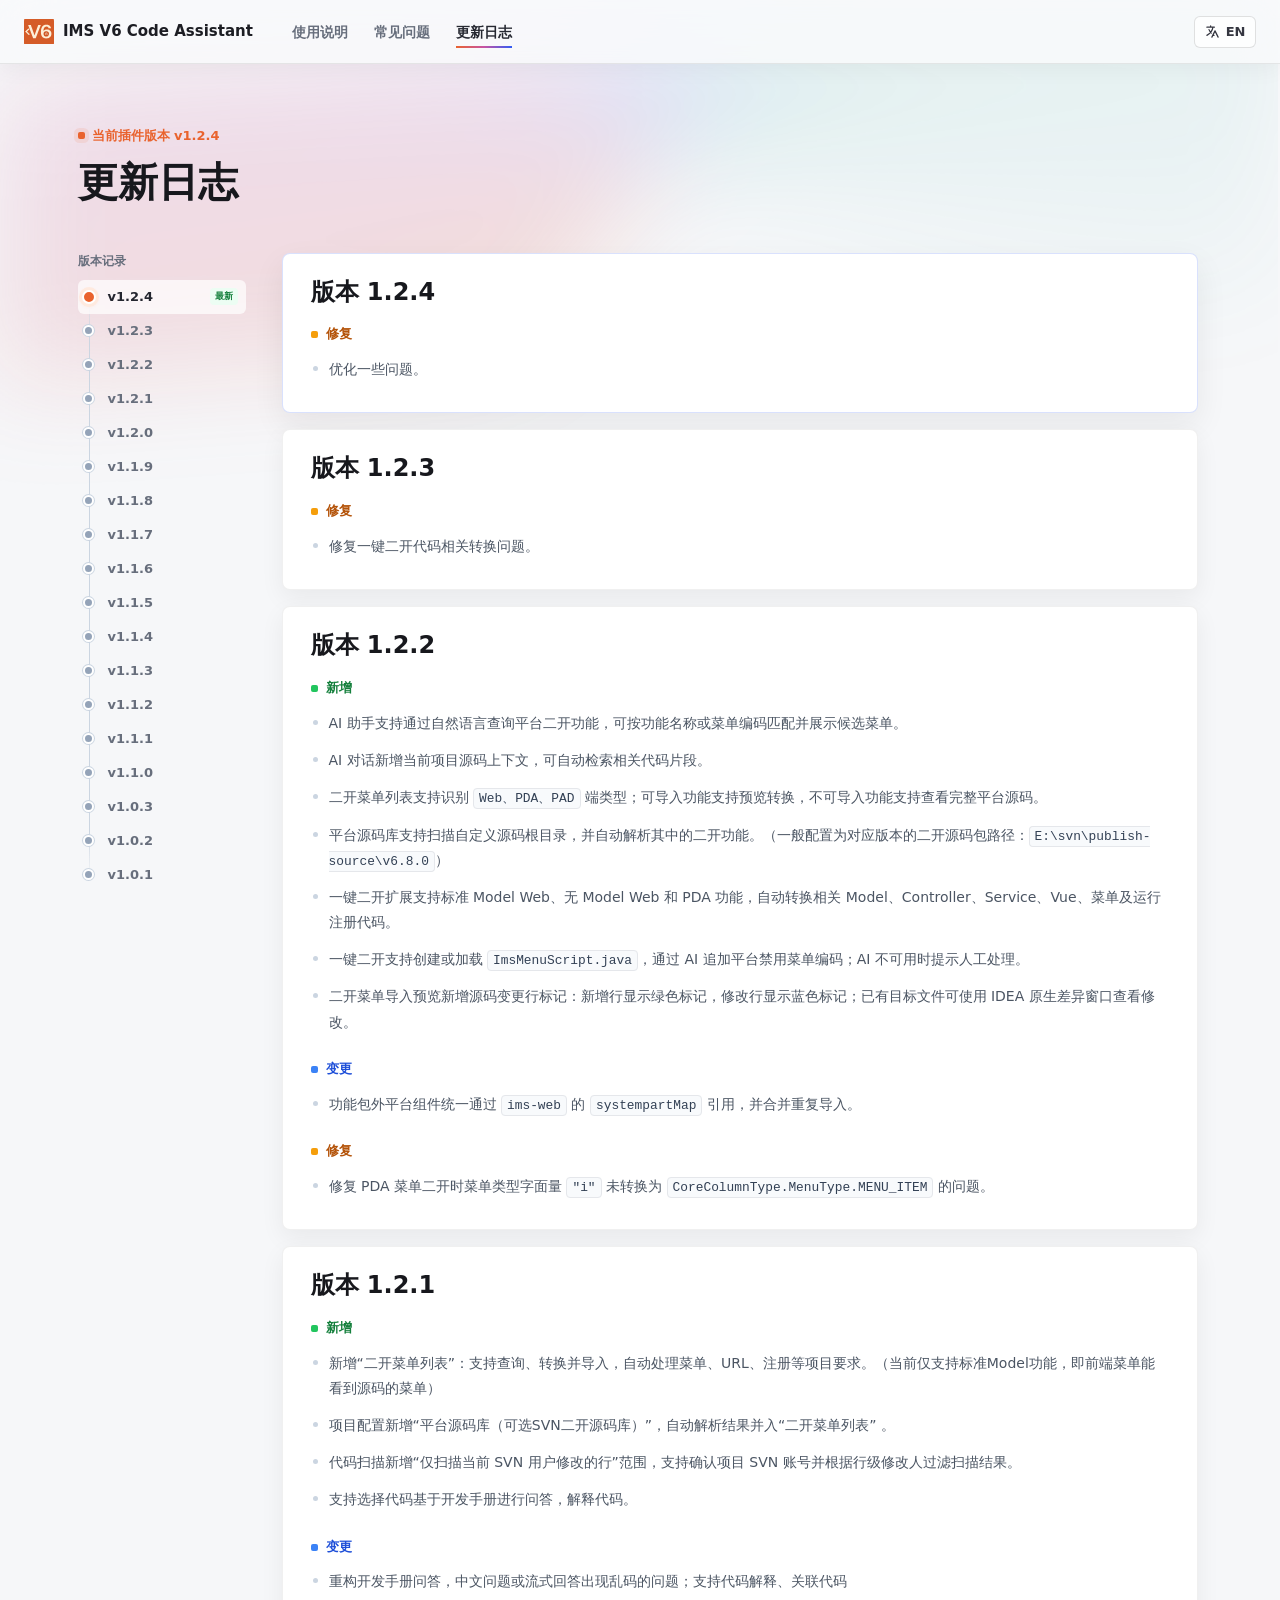
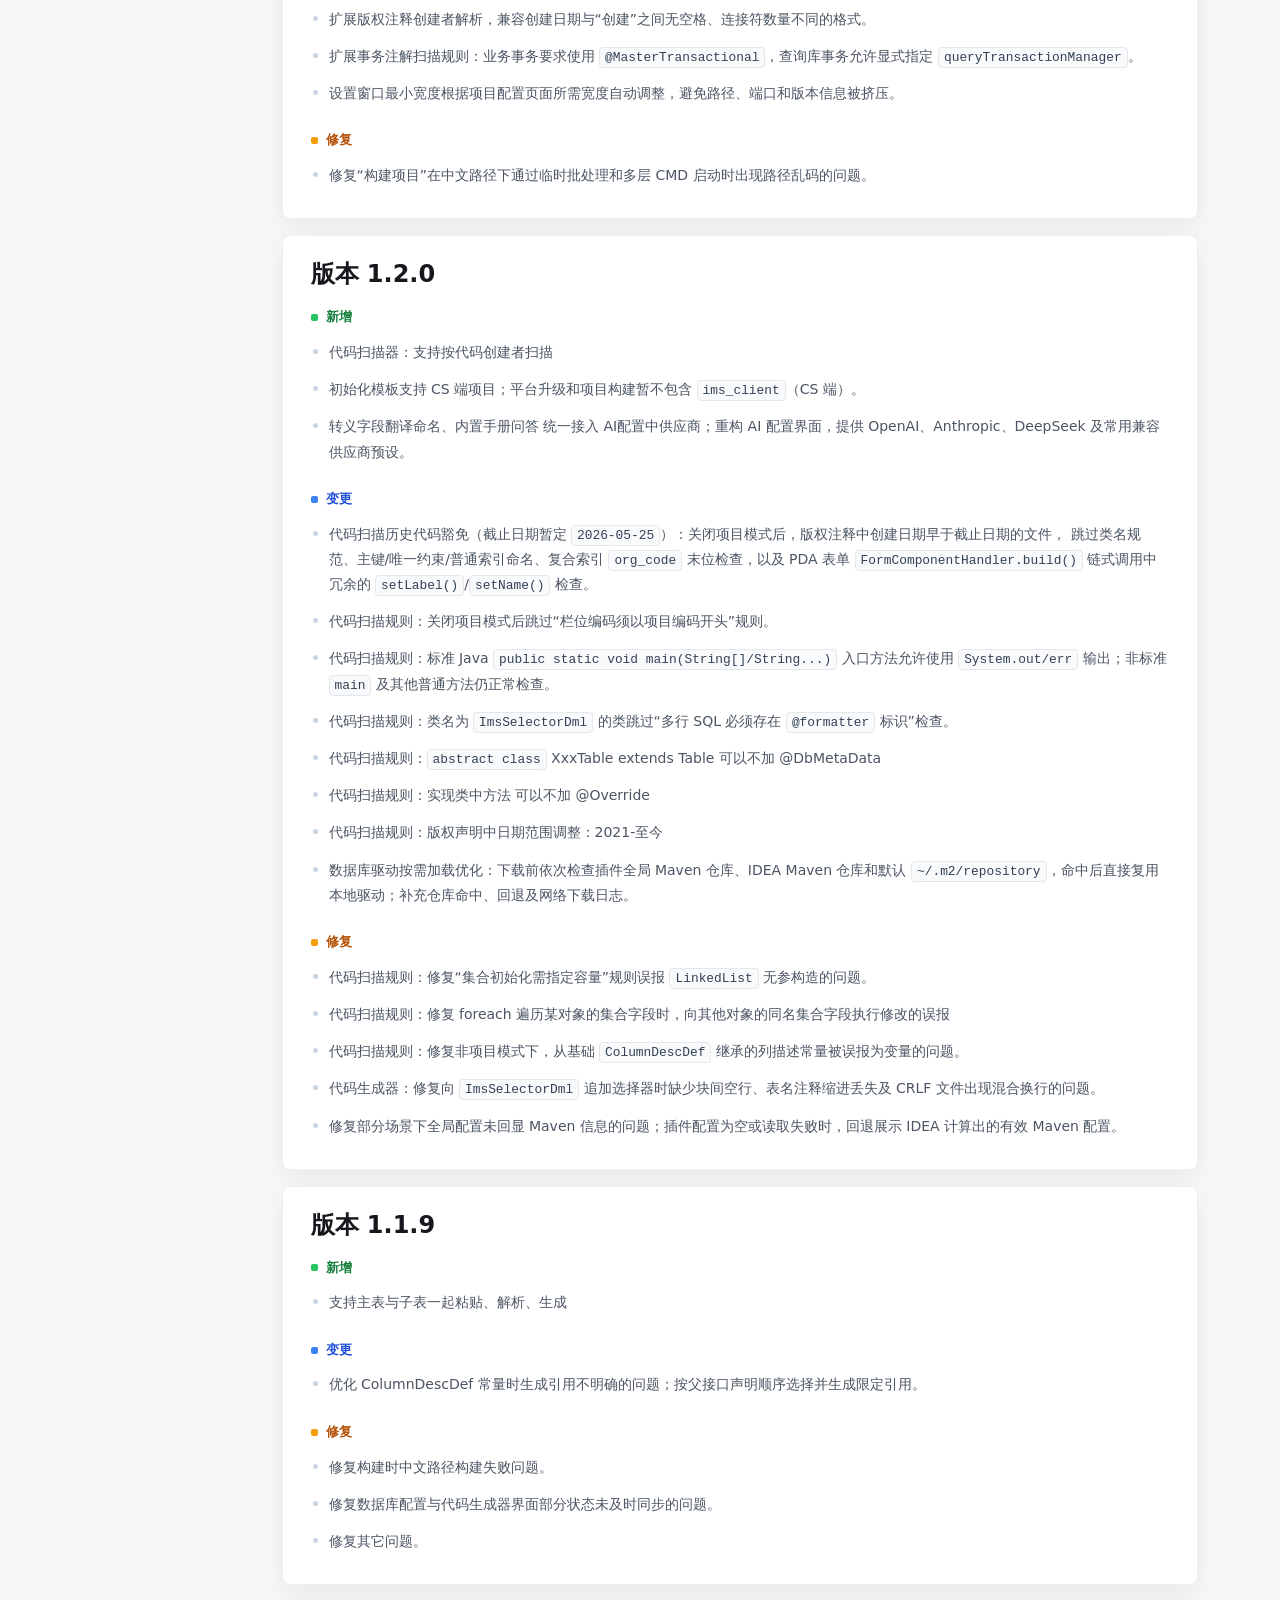
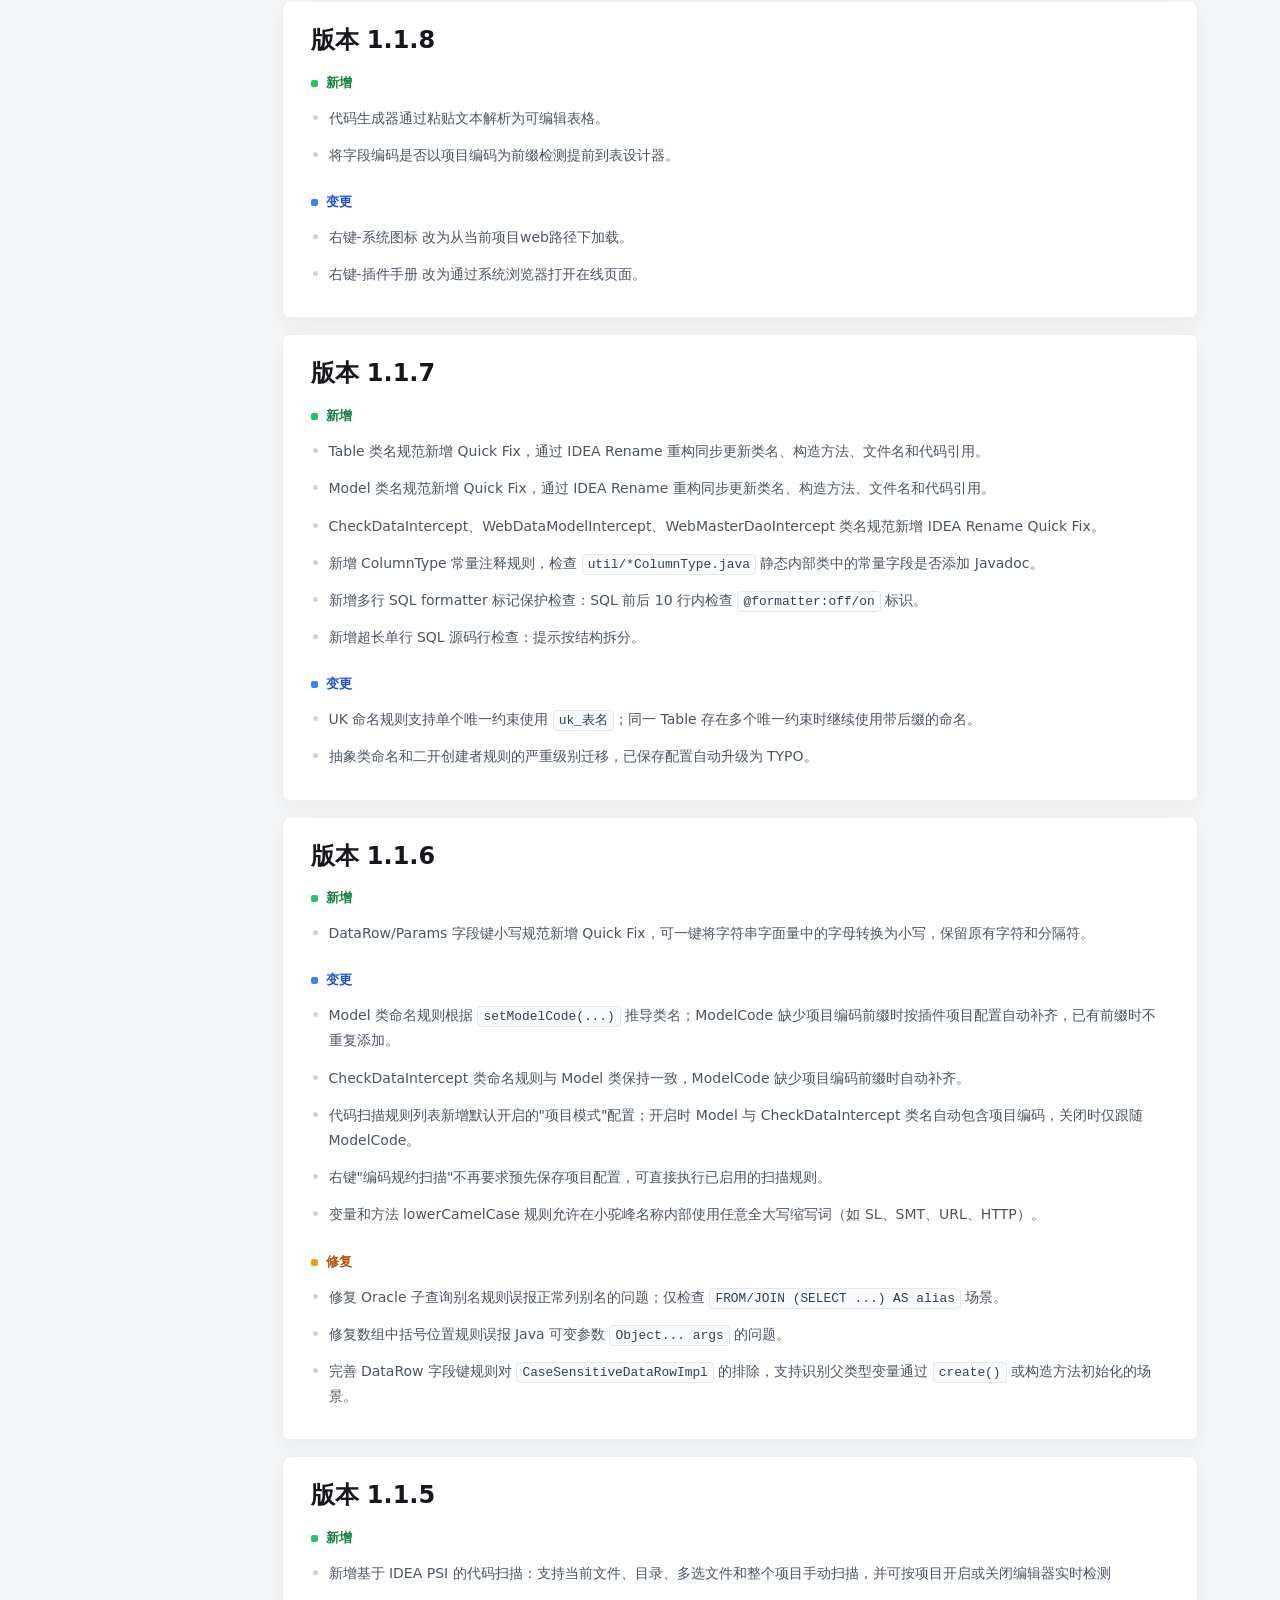
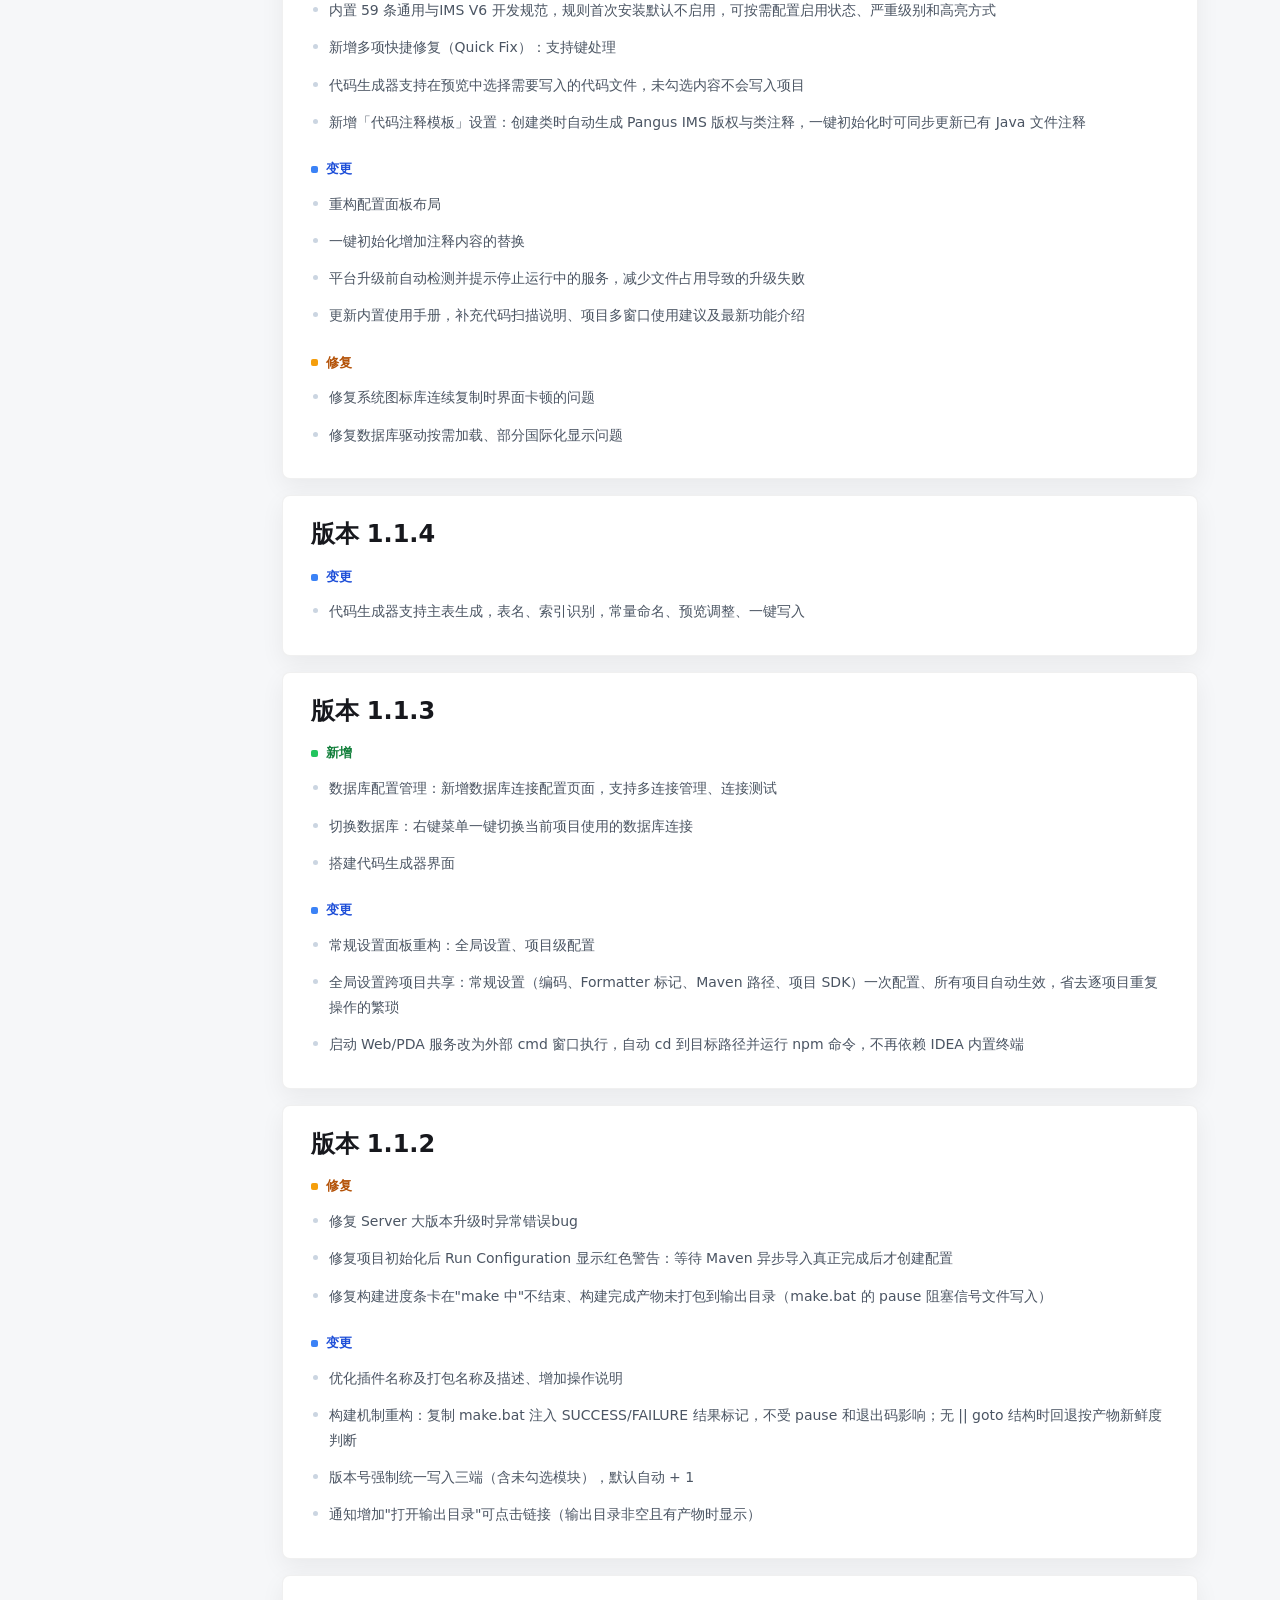
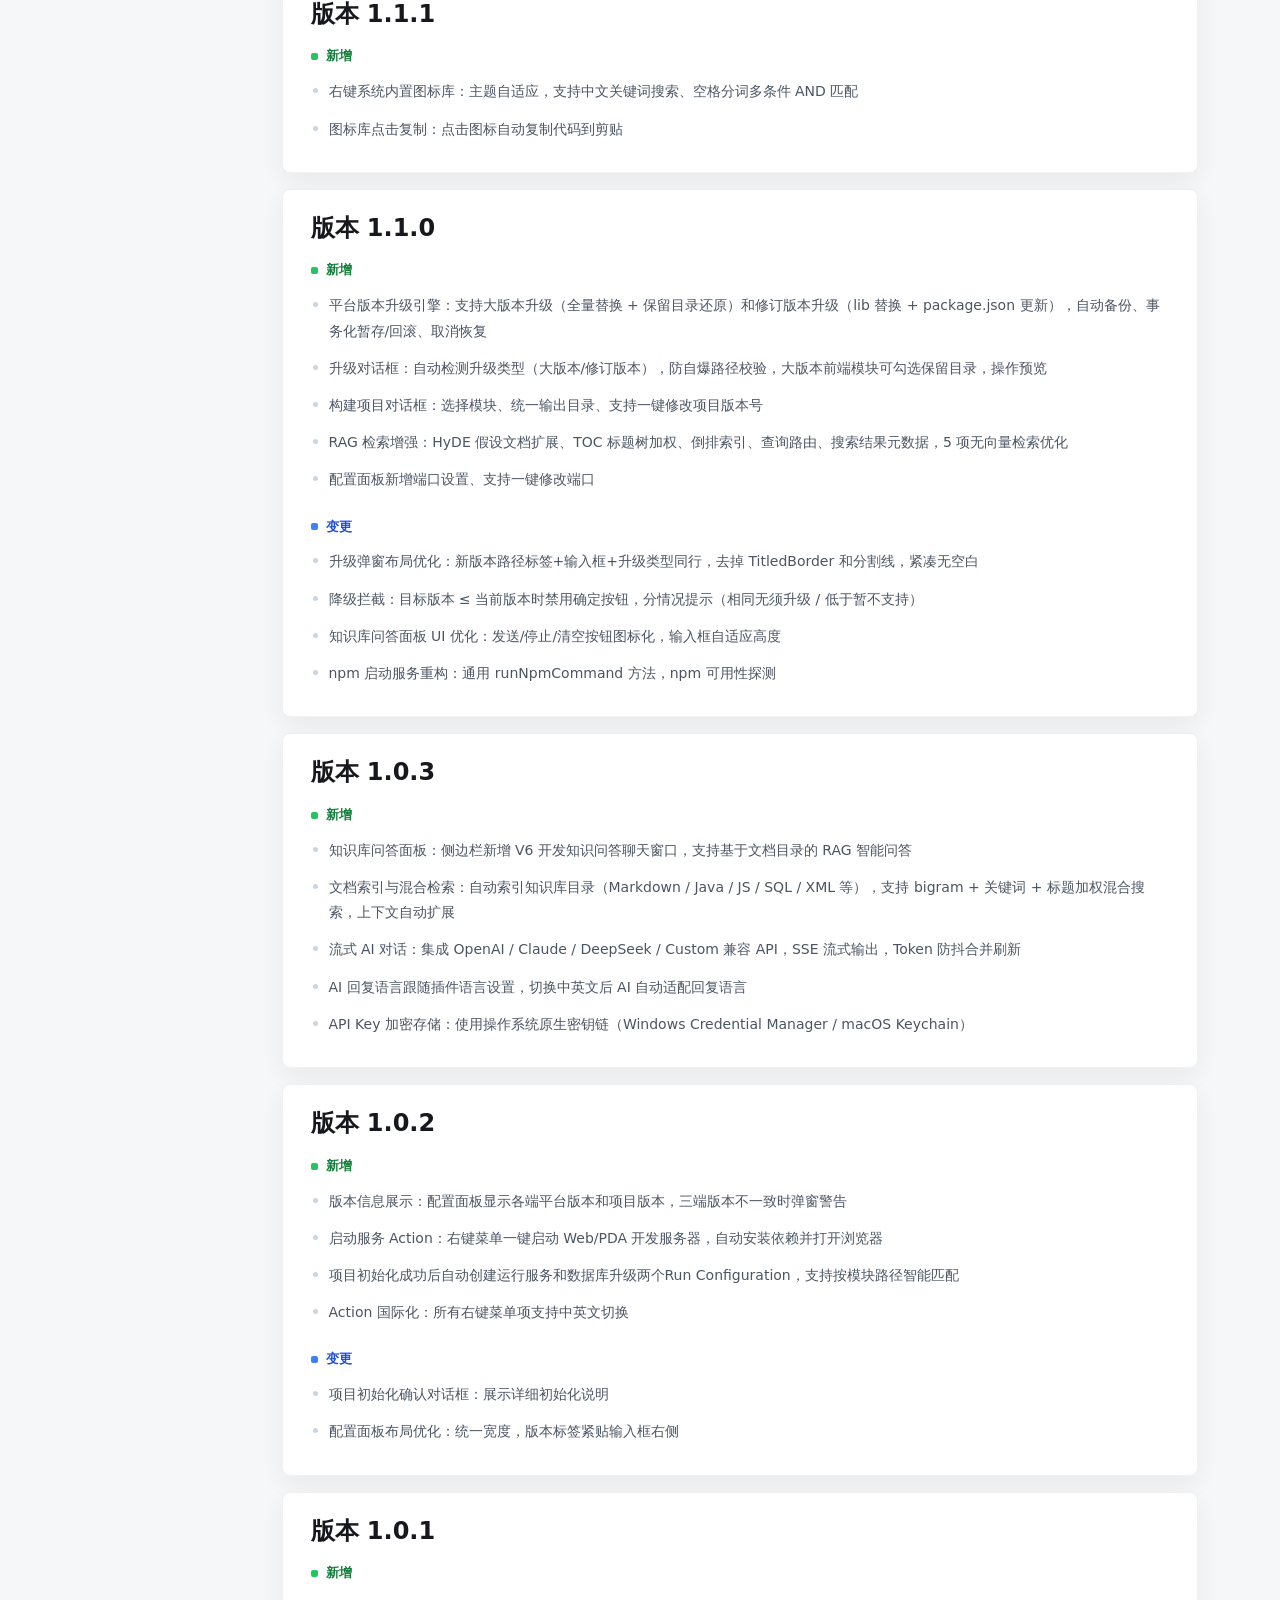
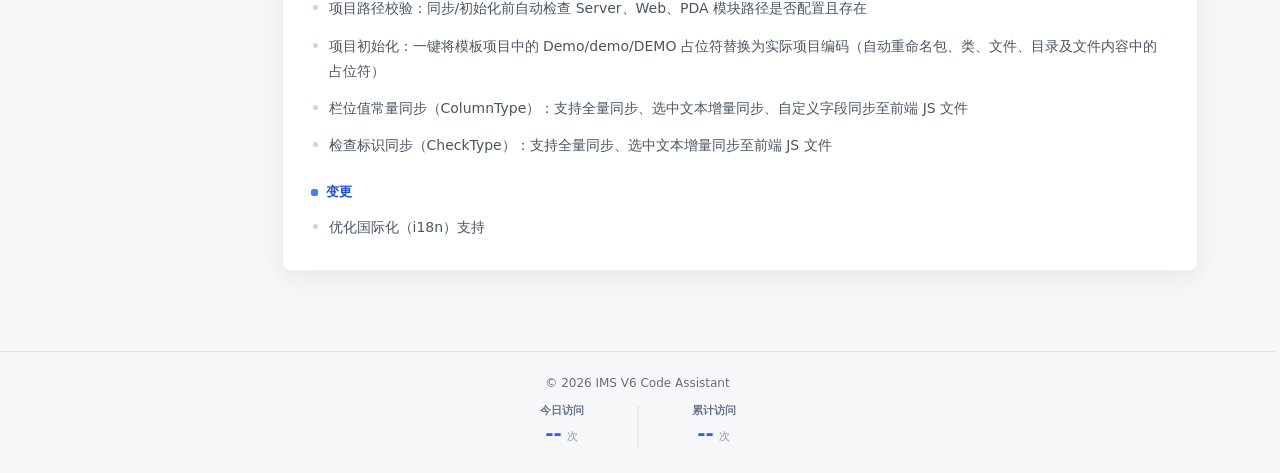
==== commit 56dc8289: "docs: sync latest version and mobile hero" ====
--- a/change-notes.html
+++ b/change-notes.html
@@ -4,7 +4,7 @@
 <meta charset="UTF-8">
 <meta name="viewport" content="width=device-width, initial-scale=1.0">
 <meta name="description" content="IMS V6 Code Assistant 插件更新日志">
-<meta property="og:image" content="share-preview.png">
+<meta property="og:image" content="share-preview.jpg">
 <meta property="og:image:alt" content="IMS V6 Code Assistant 使用手册">
 <link rel="icon" type="image/svg+xml" href="data:image/svg+xml,%3Csvg xmlns='http://www.w3.org/2000/svg' viewBox='0 0 32 32'%3E%3Crect width='32' height='32' rx='6' fill='%23D55C28'/%3E%3Ctext x='16' y='22' text-anchor='middle' font-family='system-ui,sans-serif' font-weight='bold' font-size='18' fill='%23FDEFD8'%3EV6%3C/text%3E%3C/svg%3E">
 <title>更新日志 - IMS V6 Code Assistant</title>
@@ -247,7 +247,7 @@
 
 <main class="page-shell">
     <header class="page-header">
-        <div class="eyebrow"><span class="eyebrow-dot"></span><span data-zh="当前插件版本 v1.2.2" data-en="Current plugin version v1.2.2">当前插件版本 v1.2.2</span></div>
+        <div class="eyebrow"><span class="eyebrow-dot"></span><span data-zh="当前插件版本 v1.2.4" data-en="Current plugin version v1.2.4">当前插件版本 v1.2.4</span></div>
         <h1 data-zh="更新日志" data-en="Changelog">更新日志</h1>
     </header>
     <div class="notes-layout">
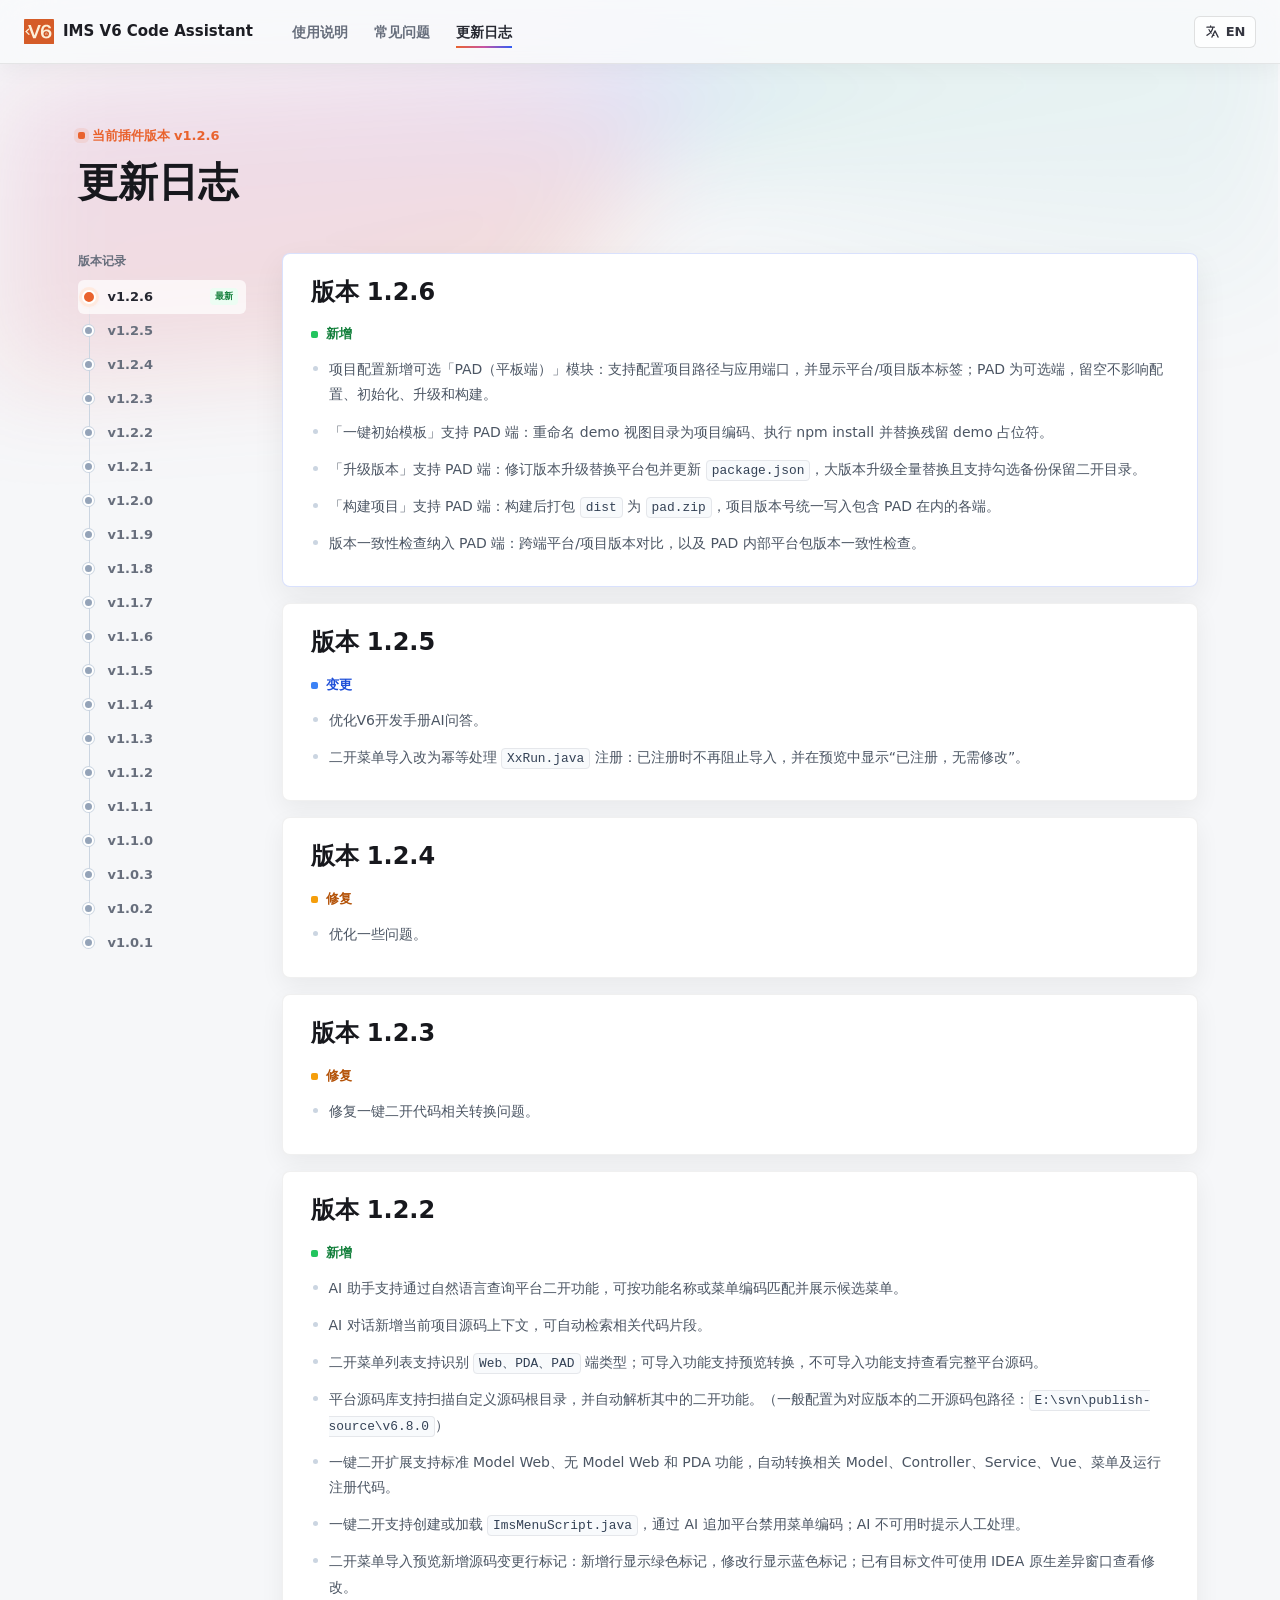
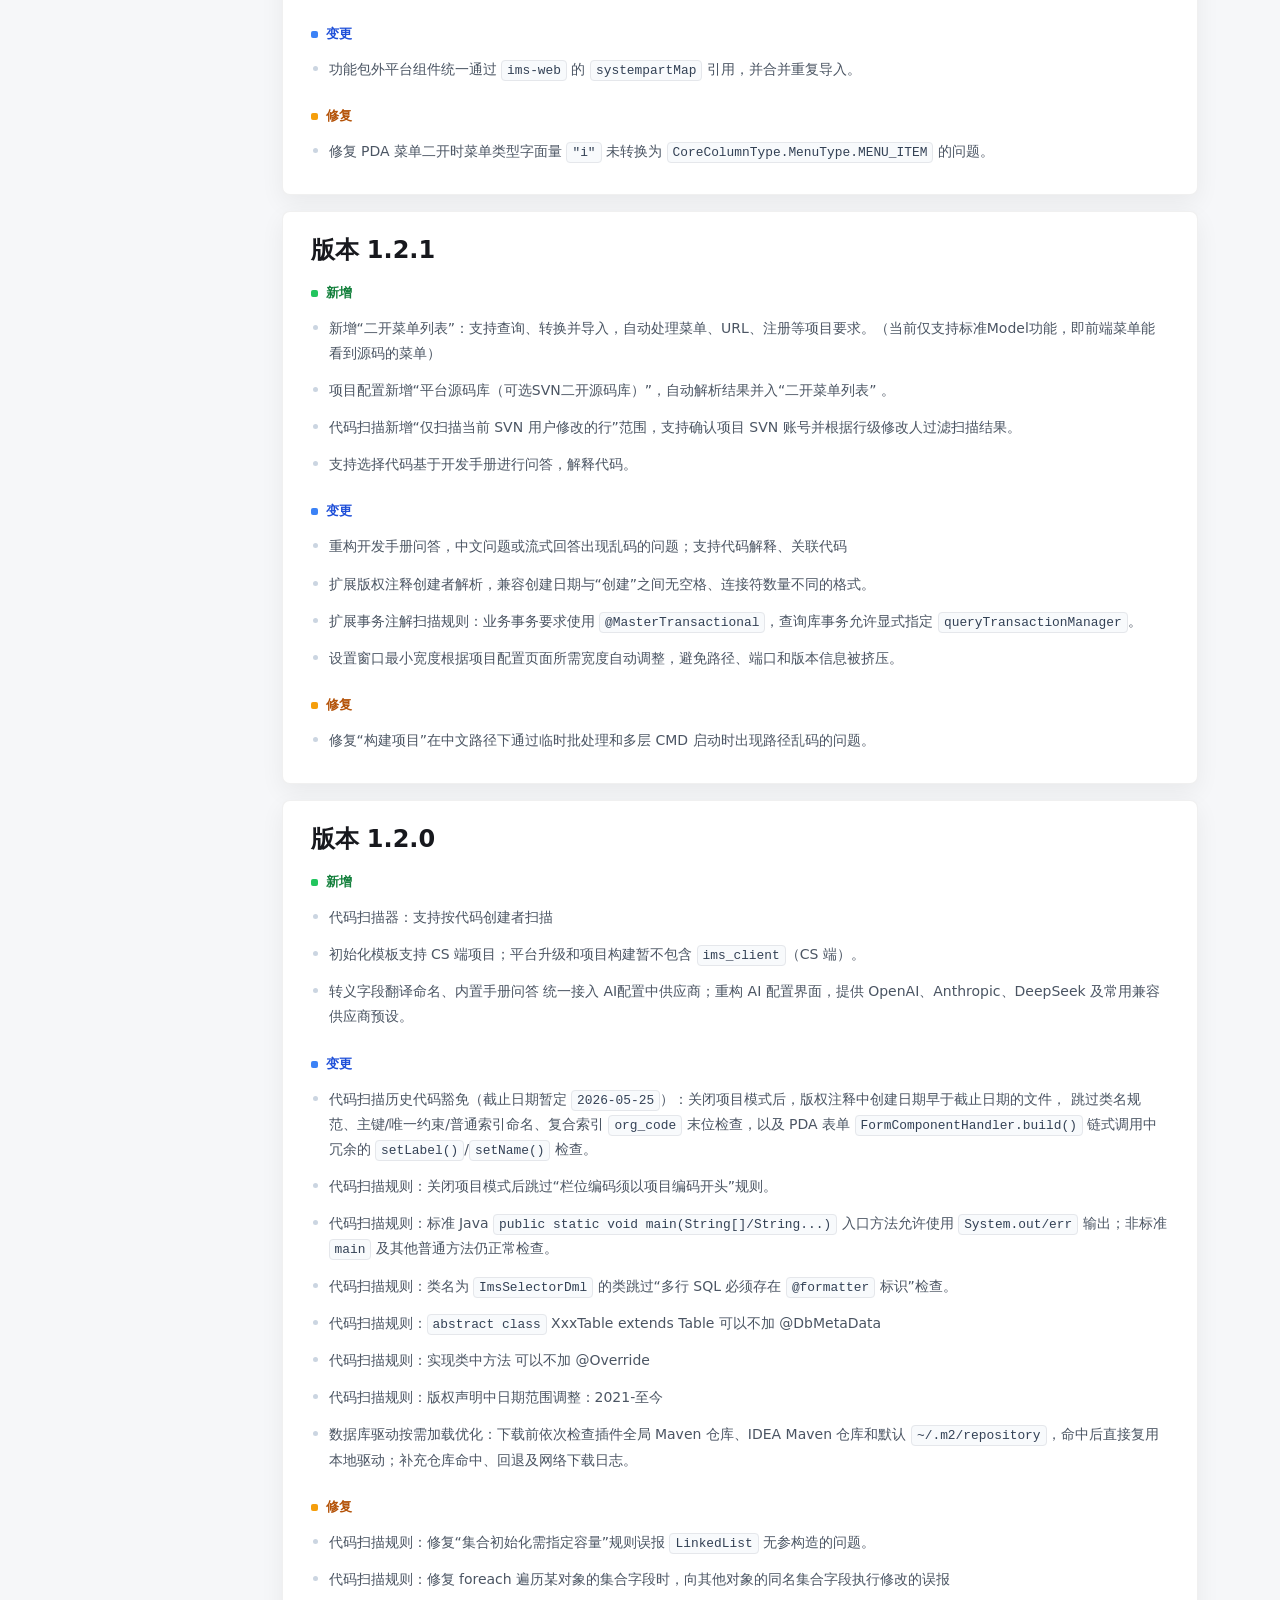
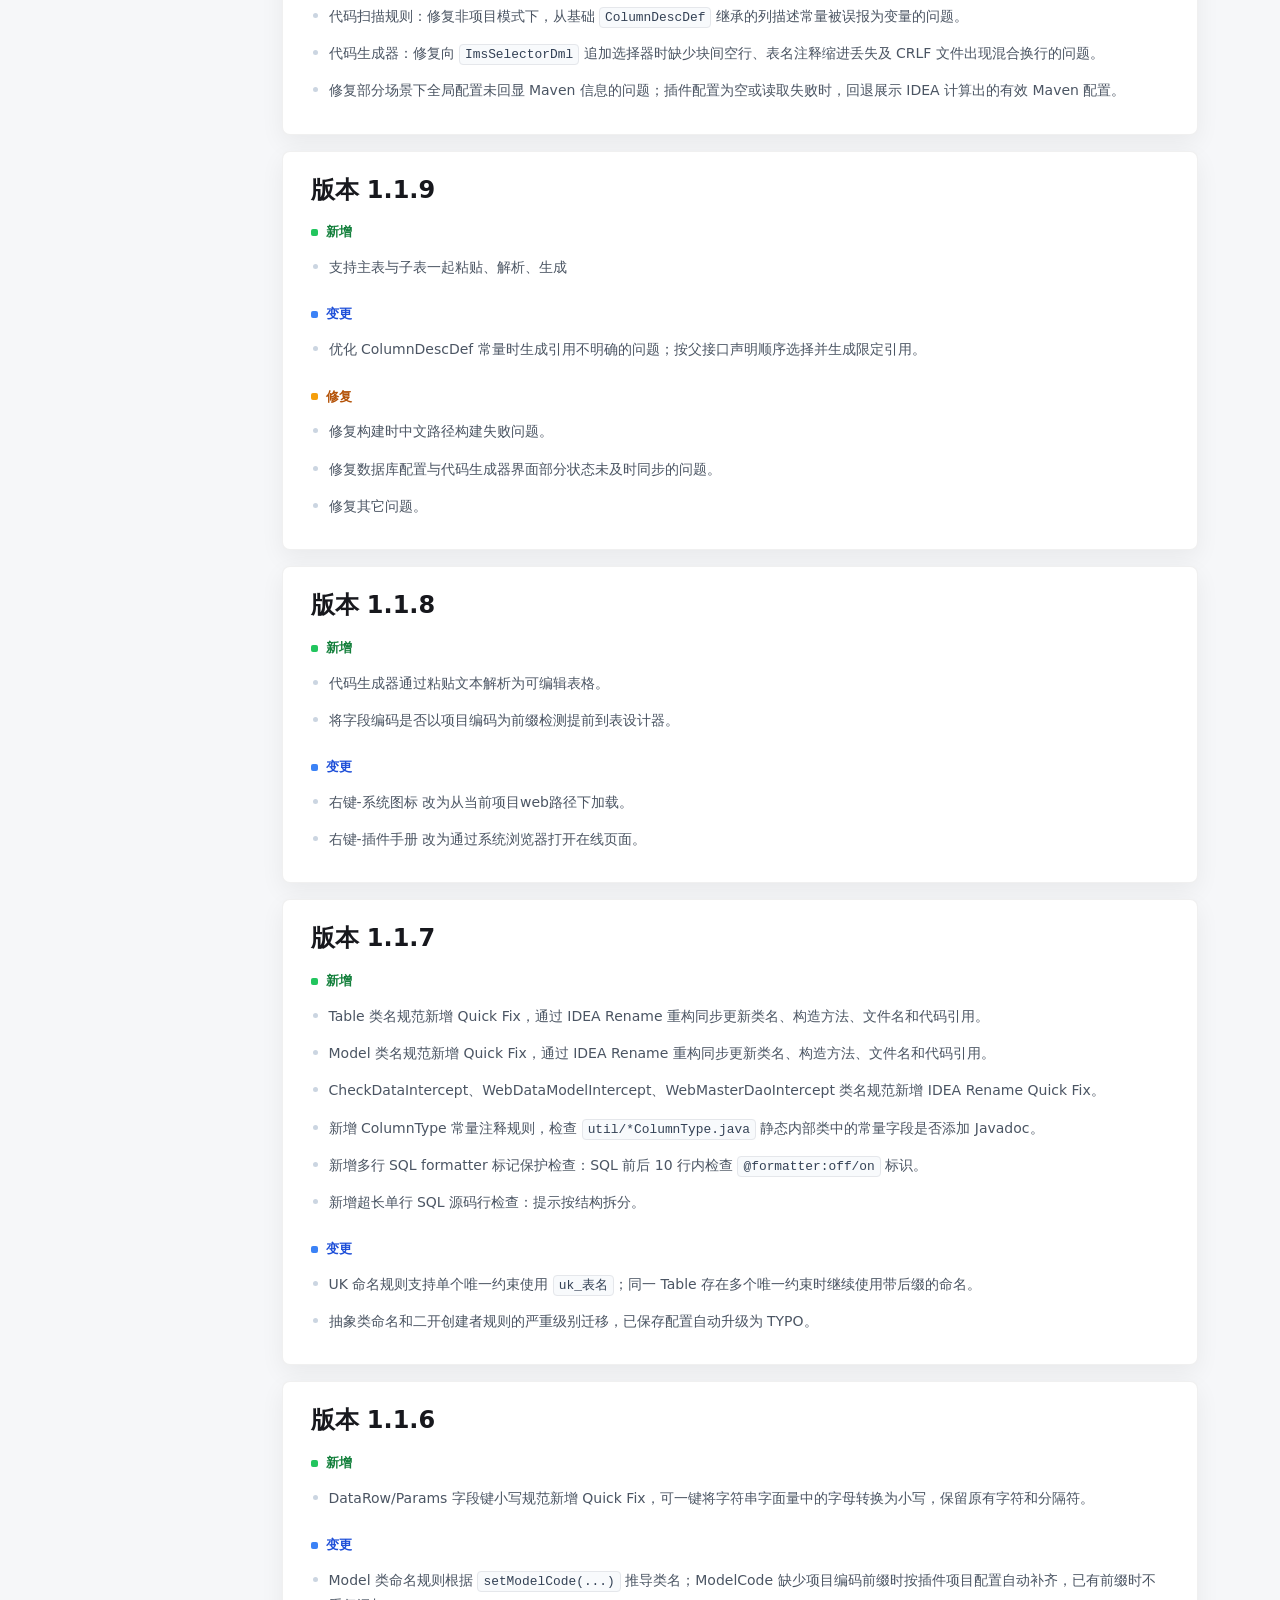
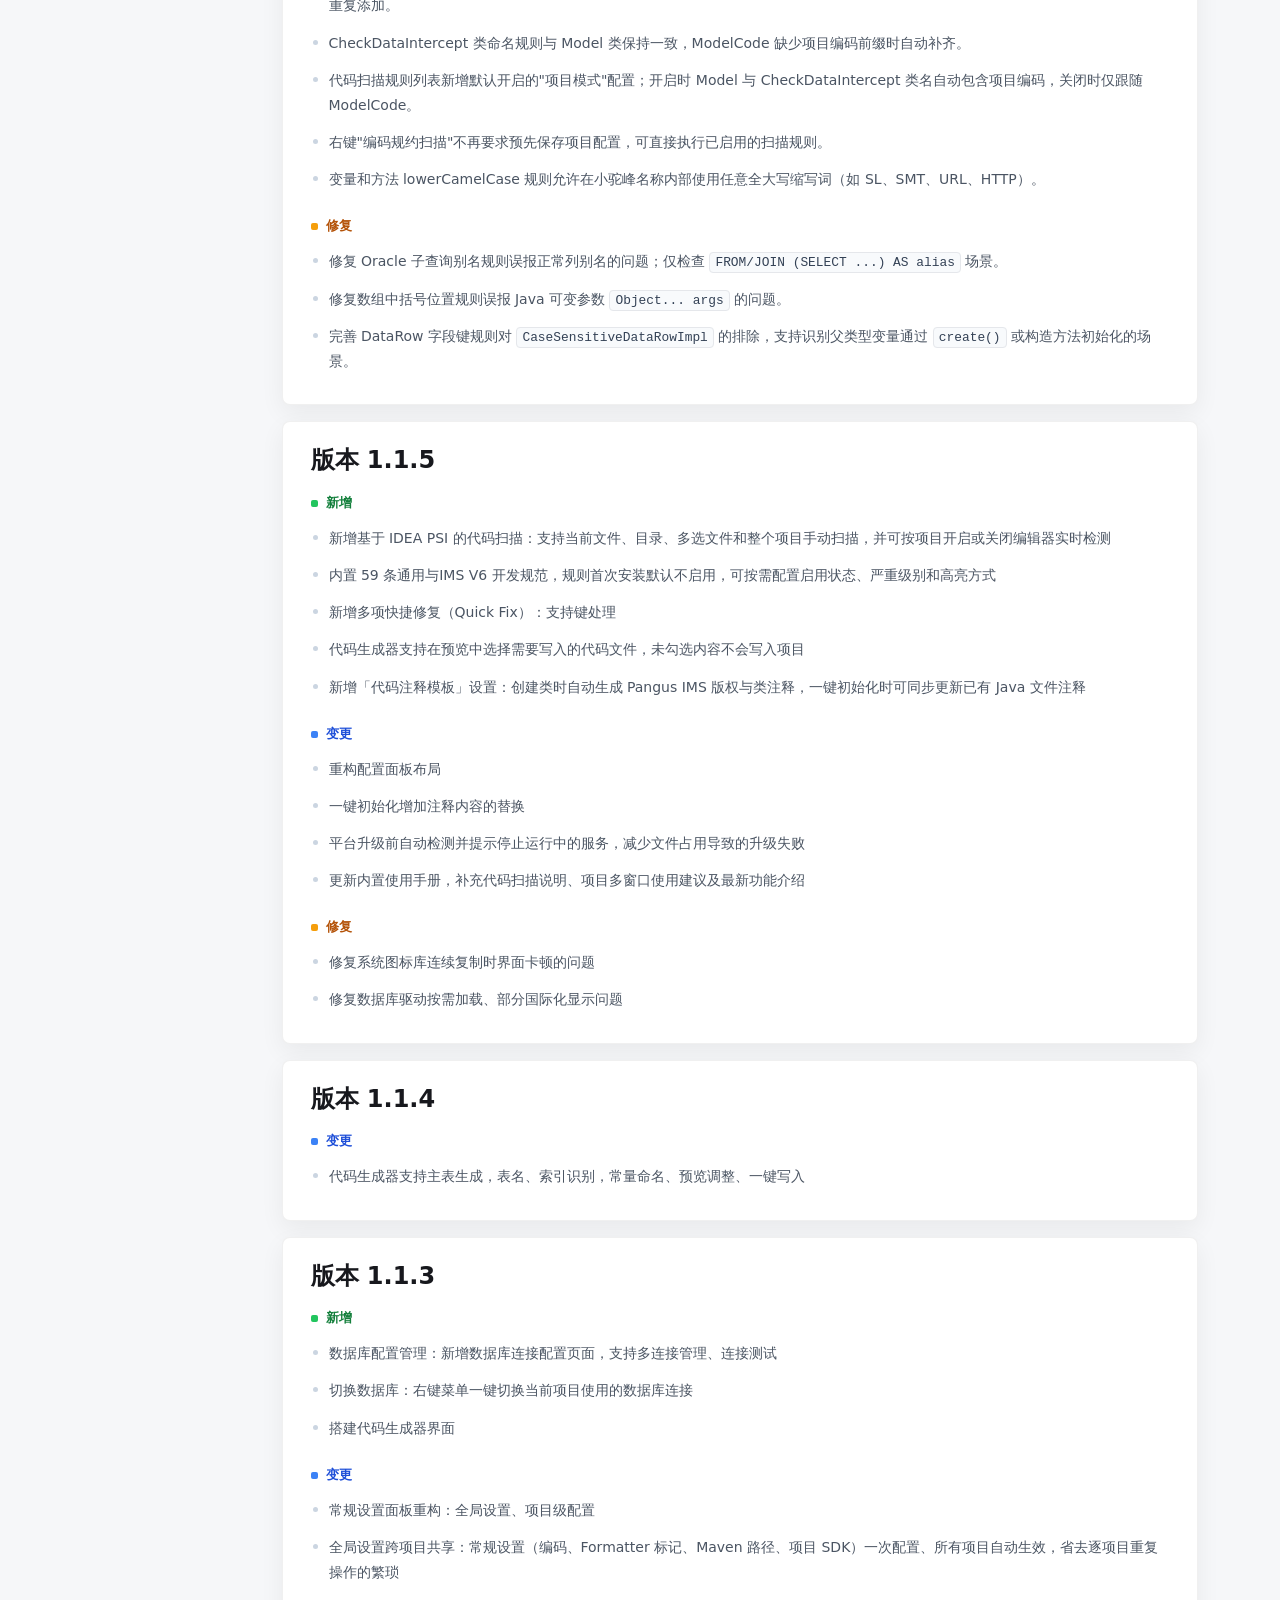
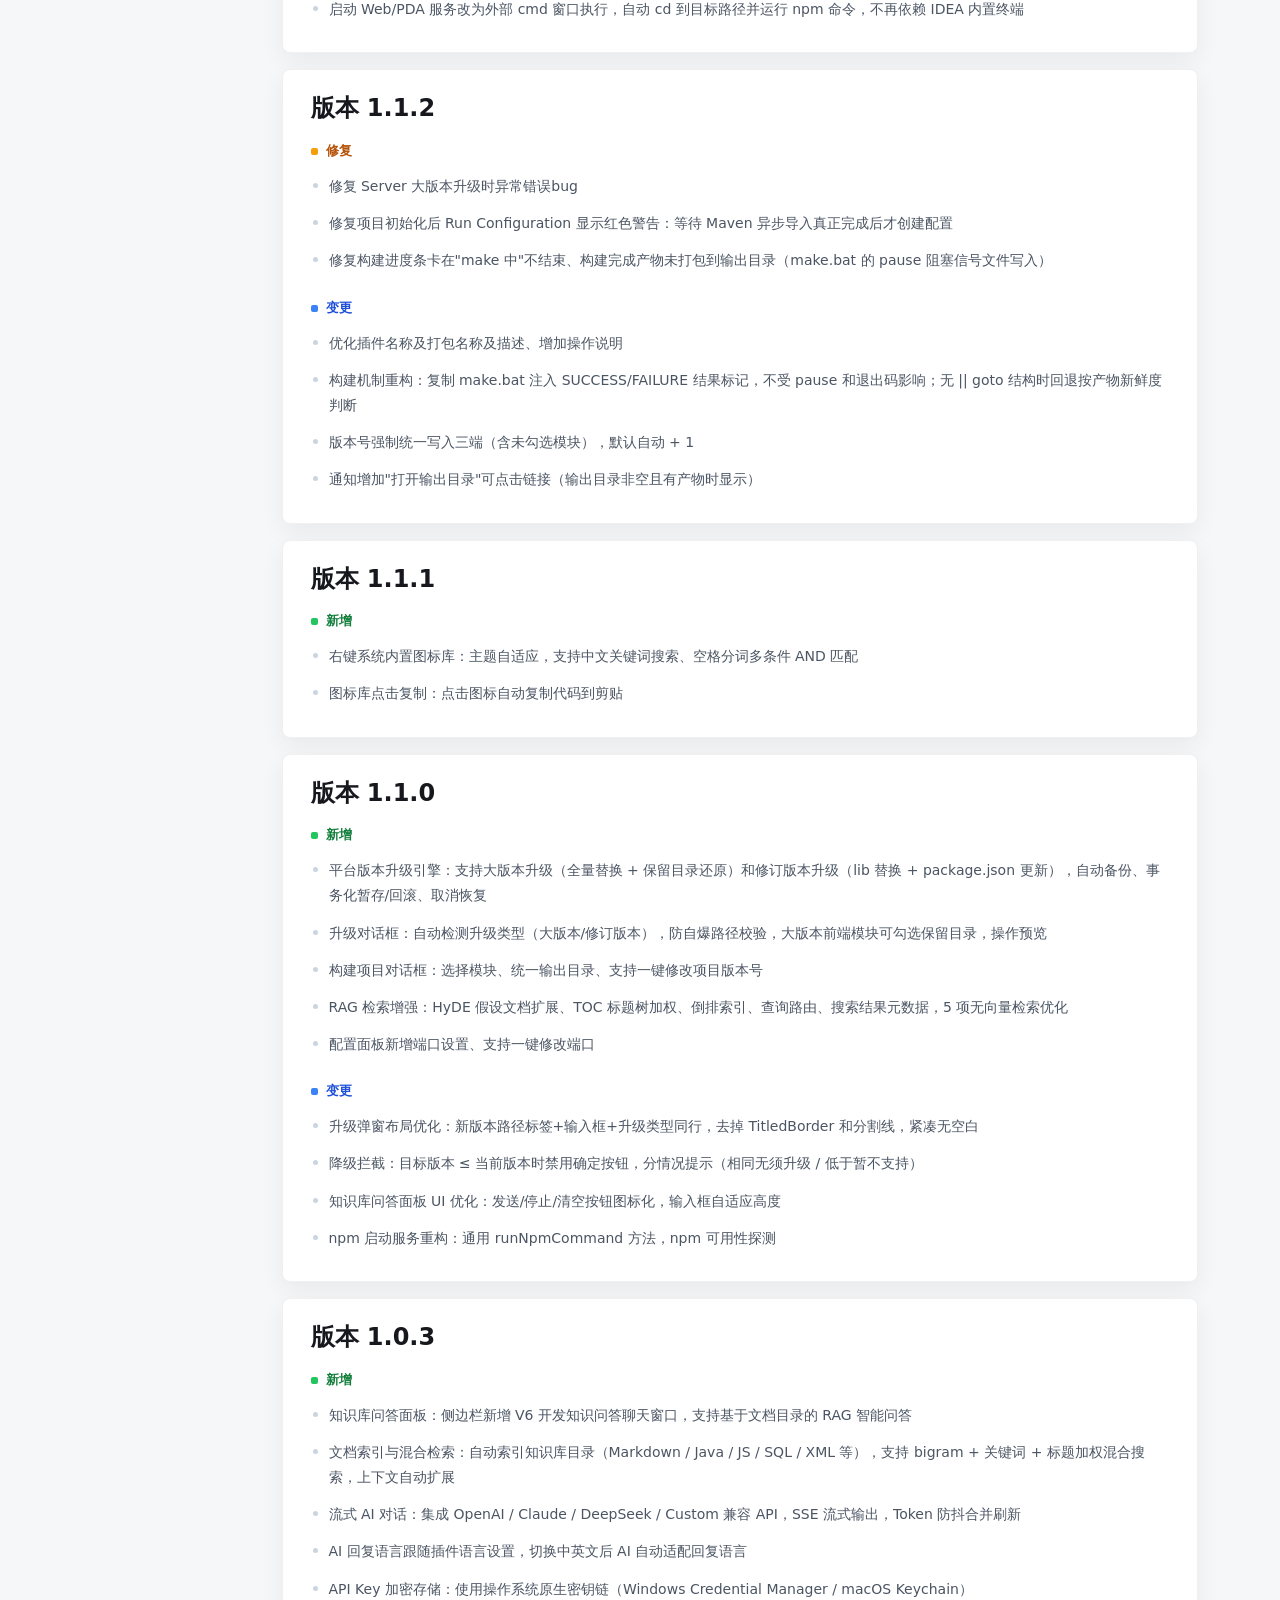
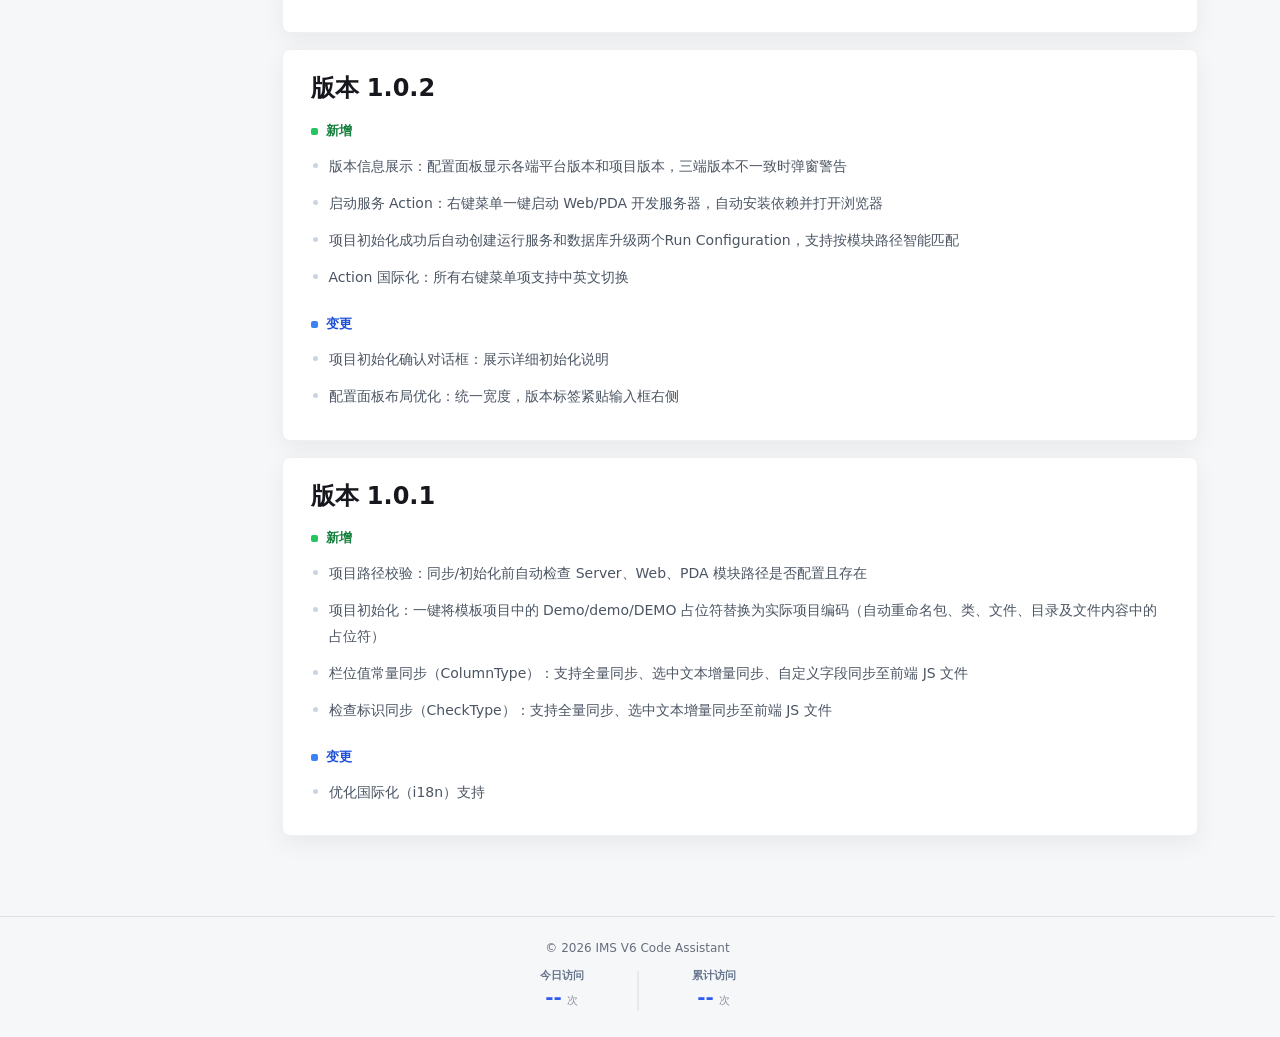
==== commit f20fc4ac: "docs: update changelog for versions 1.2.5 and 1.2.6" ====
--- a/change-notes.html
+++ b/change-notes.html
@@ -247,7 +247,7 @@
 
 <main class="page-shell">
     <header class="page-header">
-        <div class="eyebrow"><span class="eyebrow-dot"></span><span data-zh="当前插件版本 v1.2.4" data-en="Current plugin version v1.2.4">当前插件版本 v1.2.4</span></div>
+        <div class="eyebrow"><span class="eyebrow-dot"></span><span data-zh="当前插件版本 v1.2.6" data-en="Current plugin version v1.2.6">当前插件版本 v1.2.6</span></div>
         <h1 data-zh="更新日志" data-en="Changelog">更新日志</h1>
     </header>
     <div class="notes-layout">
@@ -256,6 +256,25 @@
             <nav class="version-links" id="versionLinks" aria-label="版本记录"></nav>
         </aside>
         <section class="release-list" id="rawNotes" aria-label="Release notes">
+<h3>Version 1.2.6</h3>
+<h4>Added</h4>
+<ul>
+    <li>项目配置新增可选「PAD（平板端）」模块：支持配置项目路径与应用端口，并显示平台/项目版本标签；PAD 为可选端，留空不影响配置、初始化、升级和构建。</li>
+    <li>「一键初始模板」支持 PAD 端：重命名 demo 视图目录为项目编码、执行 npm install 并替换残留 demo 占位符。</li>
+    <li>「升级版本」支持 PAD 端：修订版本升级替换平台包并更新 <code>package.json</code>，大版本升级全量替换且支持勾选备份保留二开目录。</li>
+    <li>「构建项目」支持 PAD 端：构建后打包 <code>dist</code> 为 <code>pad.zip</code>，项目版本号统一写入包含 PAD 在内的各端。</li>
+    <li>版本一致性检查纳入 PAD 端：跨端平台/项目版本对比，以及 PAD 内部平台包版本一致性检查。</li>
+</ul>
+
+<hr/>
+<h3>Version 1.2.5</h3>
+<h4>Changed</h4>
+<ul>
+    <li>优化V6开发手册AI问答。</li>
+    <li>二开菜单导入改为幂等处理 <code>XxRun.java</code> 注册：已注册时不再阻止导入，并在预览中显示“已注册，无需修改”。</li>
+</ul>
+
+<hr/>
 <h3>Version 1.2.4</h3>
 <h4>Fixed</h4>
 <ul>
@@ -571,6 +590,17 @@
         'Fixed': 'Fixed'
     };
     const releaseTranslations = {
+        '1.2.6': [
+            'Project settings now include an optional PAD (tablet) module. You can configure its project path and application port, and view platform and project version labels. Leaving PAD blank does not affect configuration, initialization, upgrades, or builds.',
+            'One-Click Template Initialization now supports PAD: it renames the demo view directory to the project code, runs <code>npm install</code>, and replaces remaining demo placeholders.',
+            'Version Upgrade now supports PAD. Patch upgrades replace platform packages and update <code>package.json</code>; major upgrades perform a full replacement and can back up and preserve selected secondary-development directories.',
+            'Build Project now supports PAD. After building, it packages <code>dist</code> as <code>pad.zip</code> and writes a unified project version to every client, including PAD.',
+            'Version consistency checks now include PAD, covering cross-client platform and project version comparisons as well as consistency among PAD platform package versions.'
+        ],
+        '1.2.5': [
+            'Improves AI Q&amp;A for the V6 development manual.',
+            'Secondary-development menu import now handles <code>XxRun.java</code> registration idempotently. Existing registrations no longer block imports, and the preview displays “Already registered; no changes required.”'
+        ],
         '1.2.4': [
             'Optimizes several issues.'
         ],
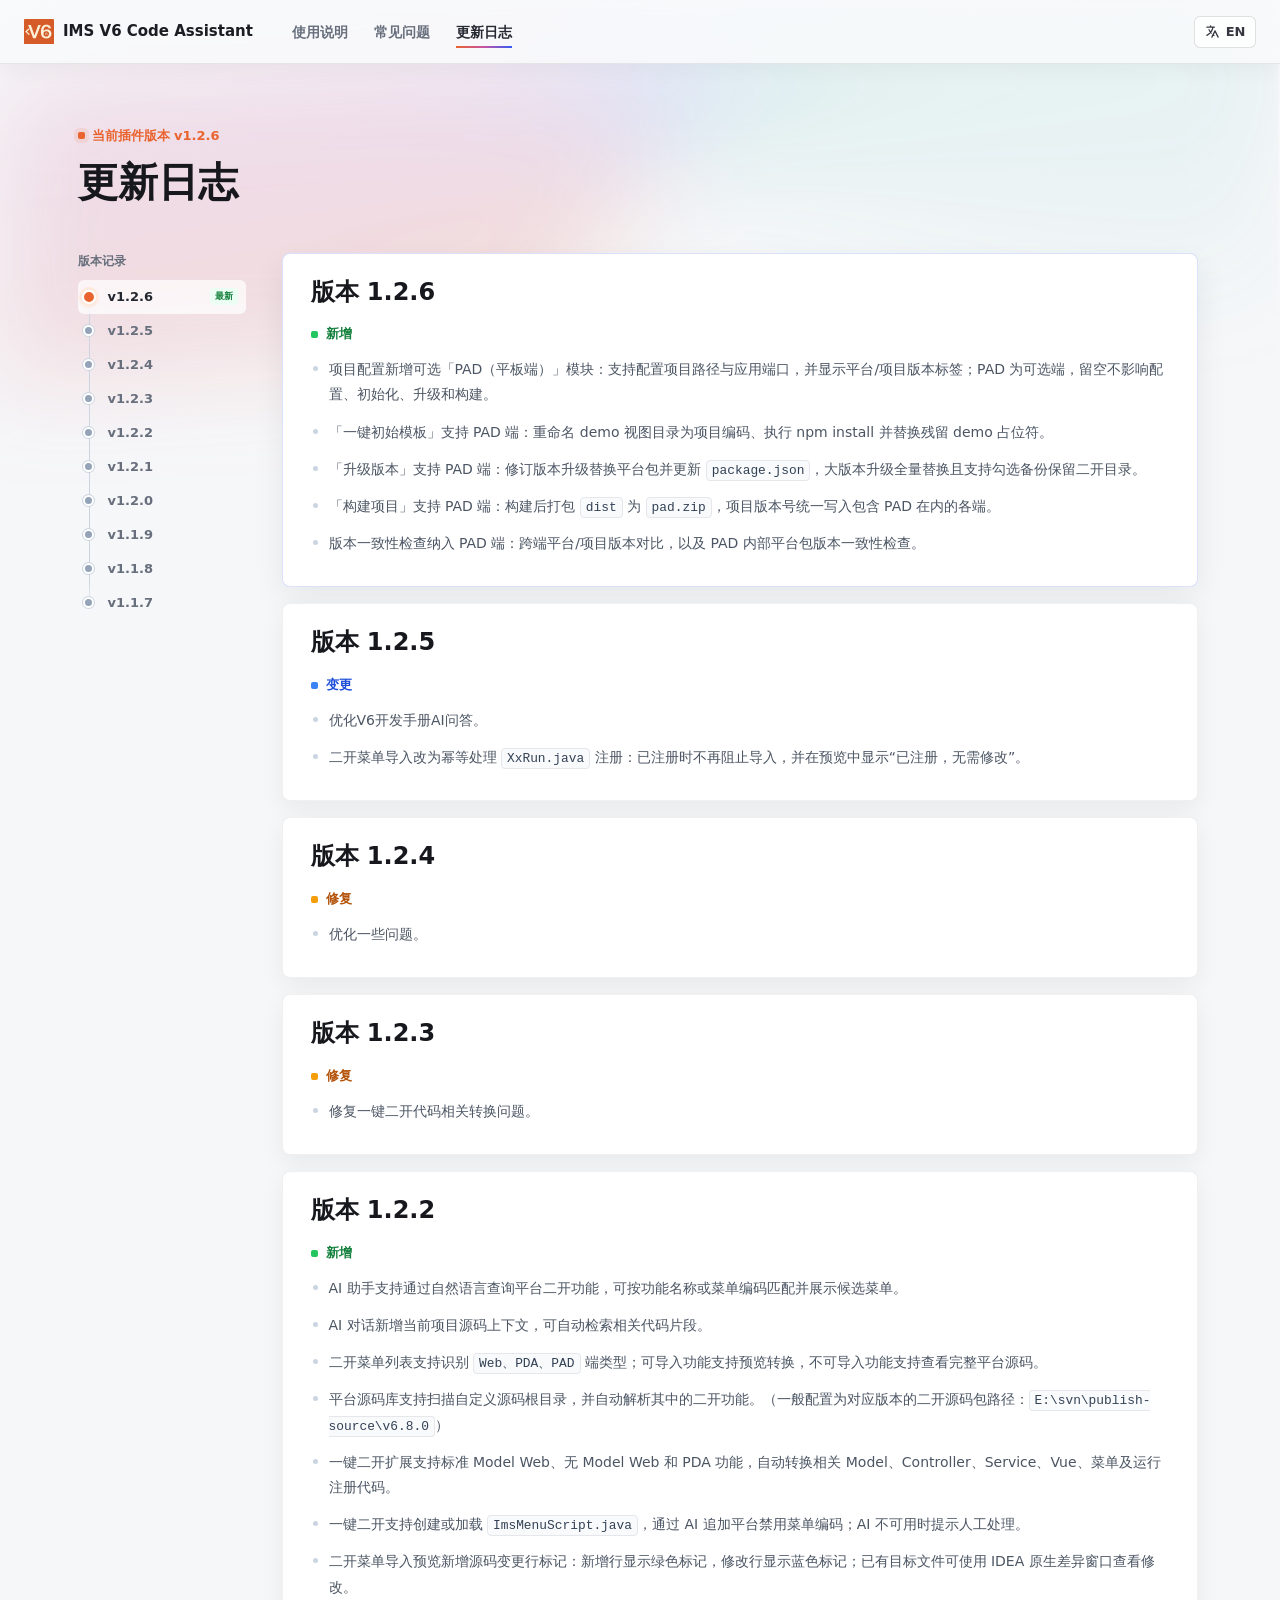
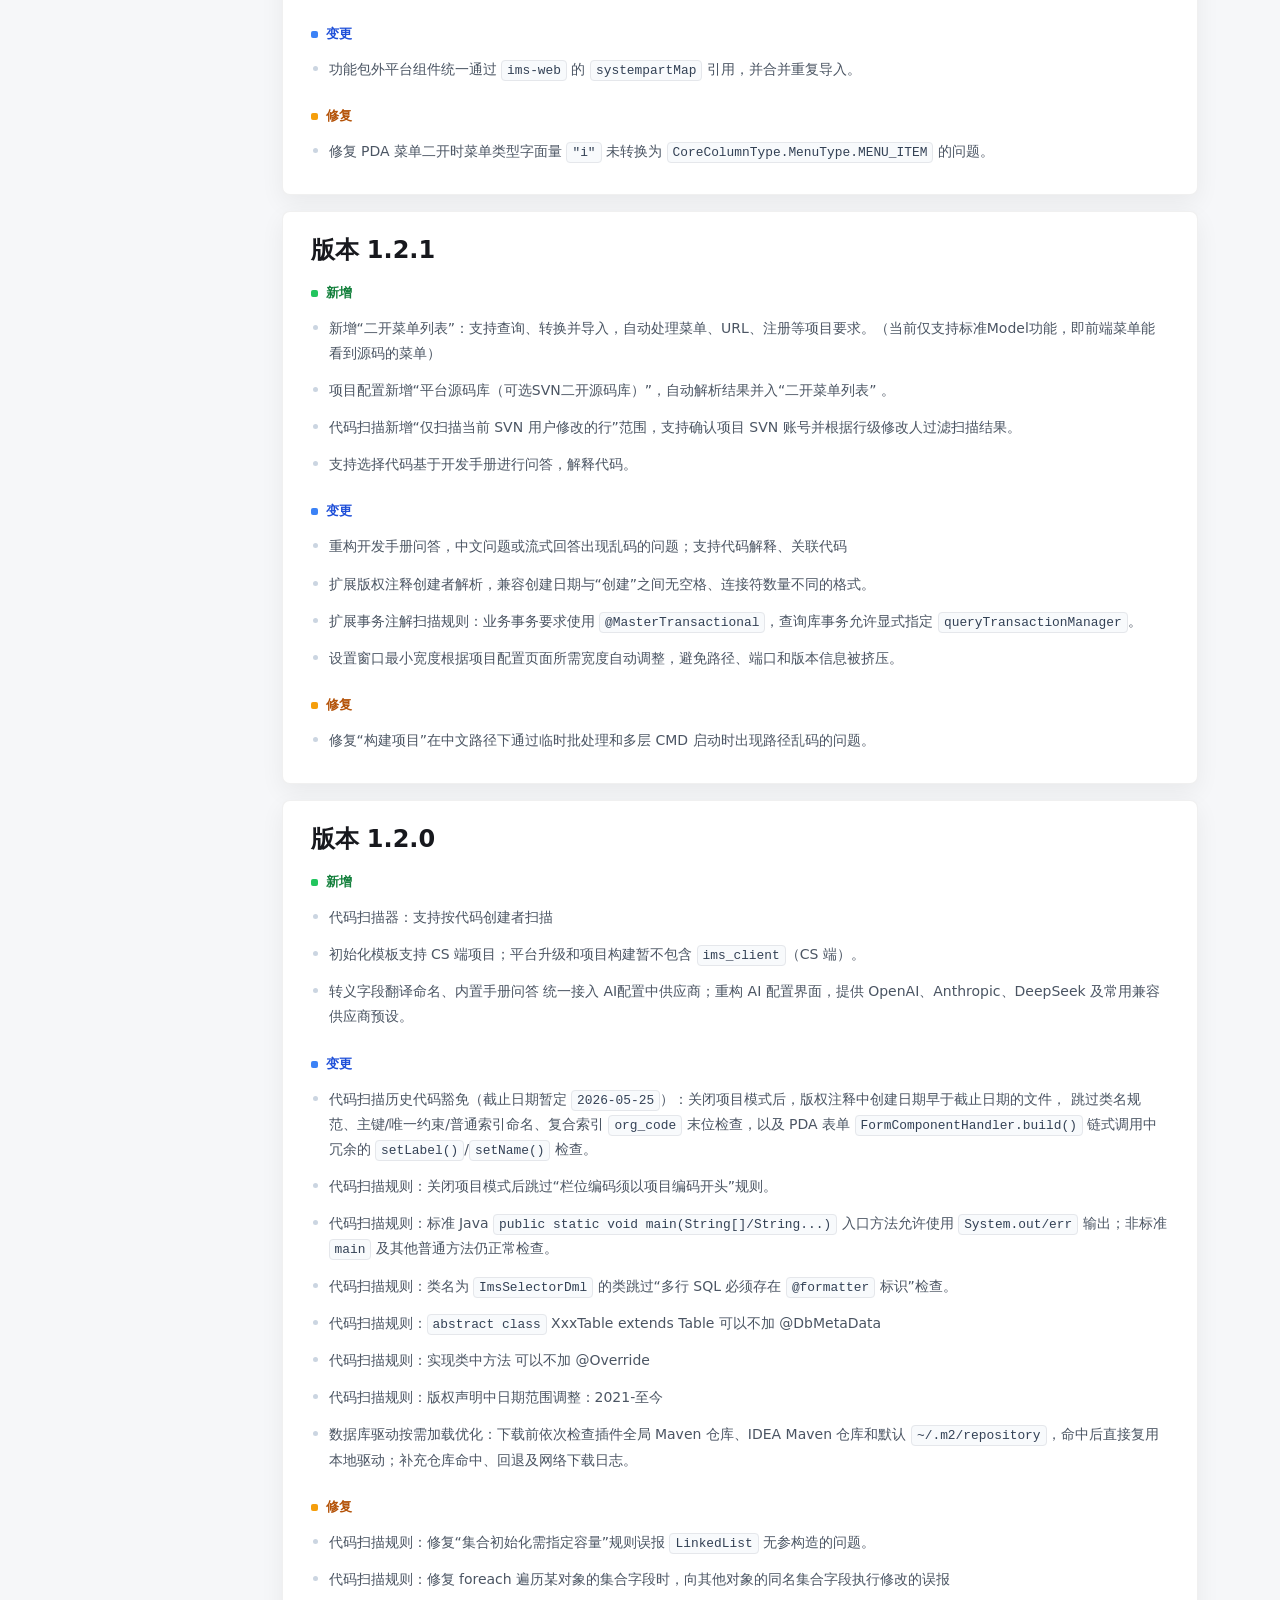
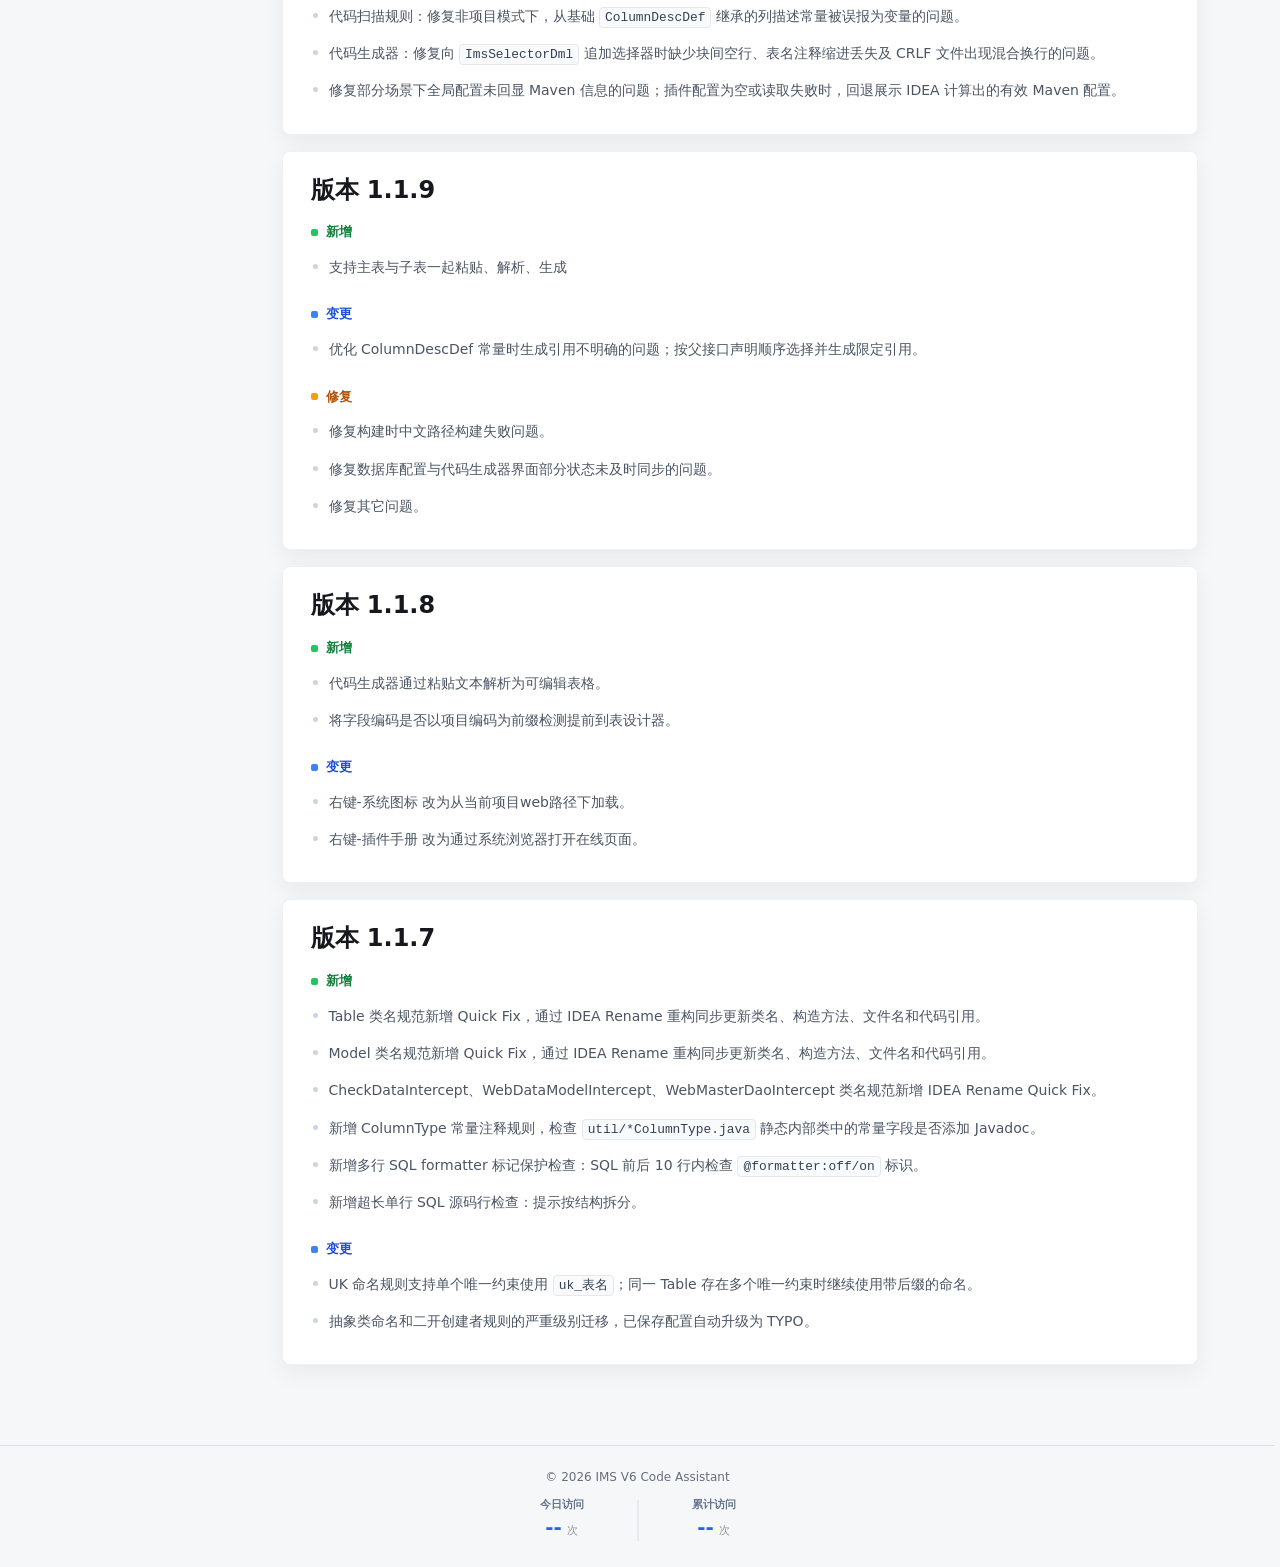
==== commit d13d8661: "fix: limit changelog to latest 10 releases" ====
--- a/change-notes.html
+++ b/change-notes.html
@@ -752,6 +752,7 @@
             'Improves internationalization (i18n) support.'
         ]
     };
+    const MAX_VISIBLE_RELEASES = 10;
     const root = document.getElementById('rawNotes');
     const cards = [];
     let currentCard = null;
@@ -769,6 +770,11 @@
             currentCard.appendChild(node);
         }
     });
+
+    cards.slice(MAX_VISIBLE_RELEASES).forEach(function (card) {
+        card.remove();
+    });
+    cards.length = Math.min(cards.length, MAX_VISIBLE_RELEASES);
 
     cards.forEach(function (card) {
         const versionHeading = card.querySelector('h3');
